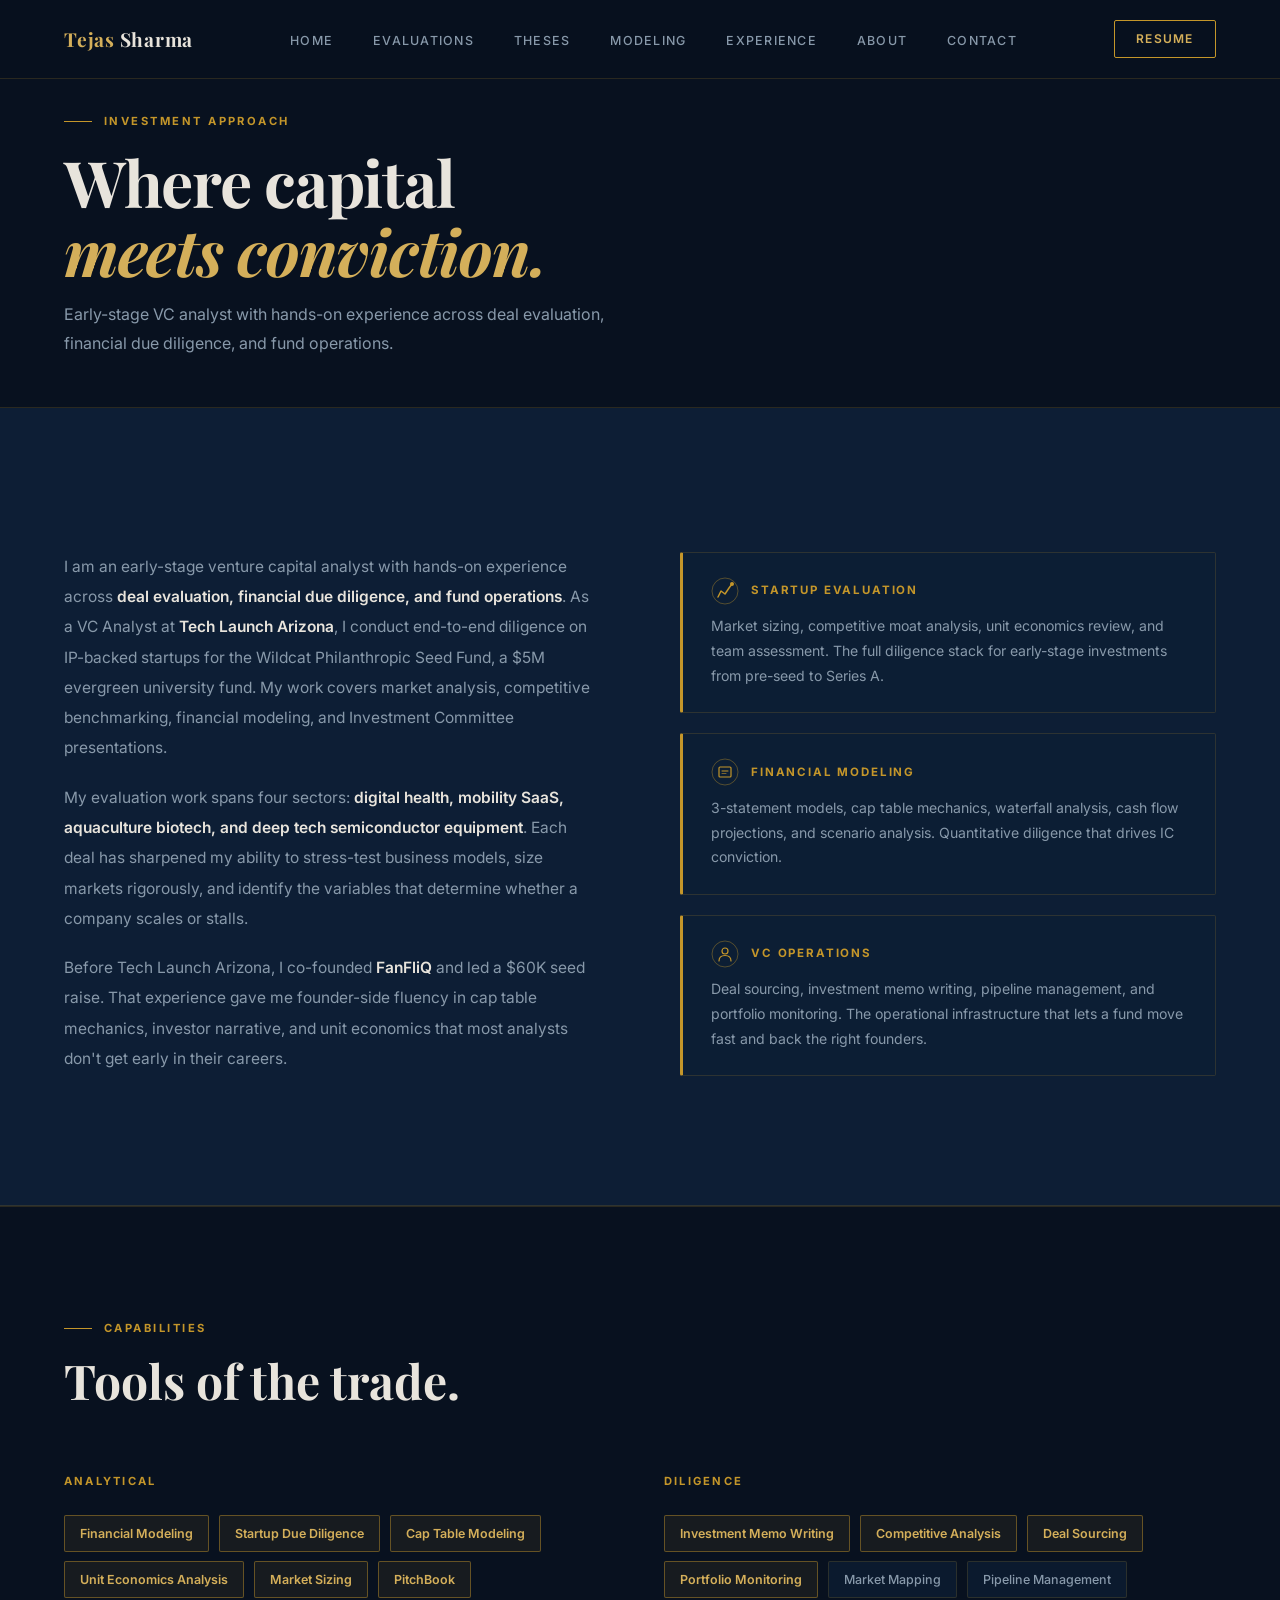
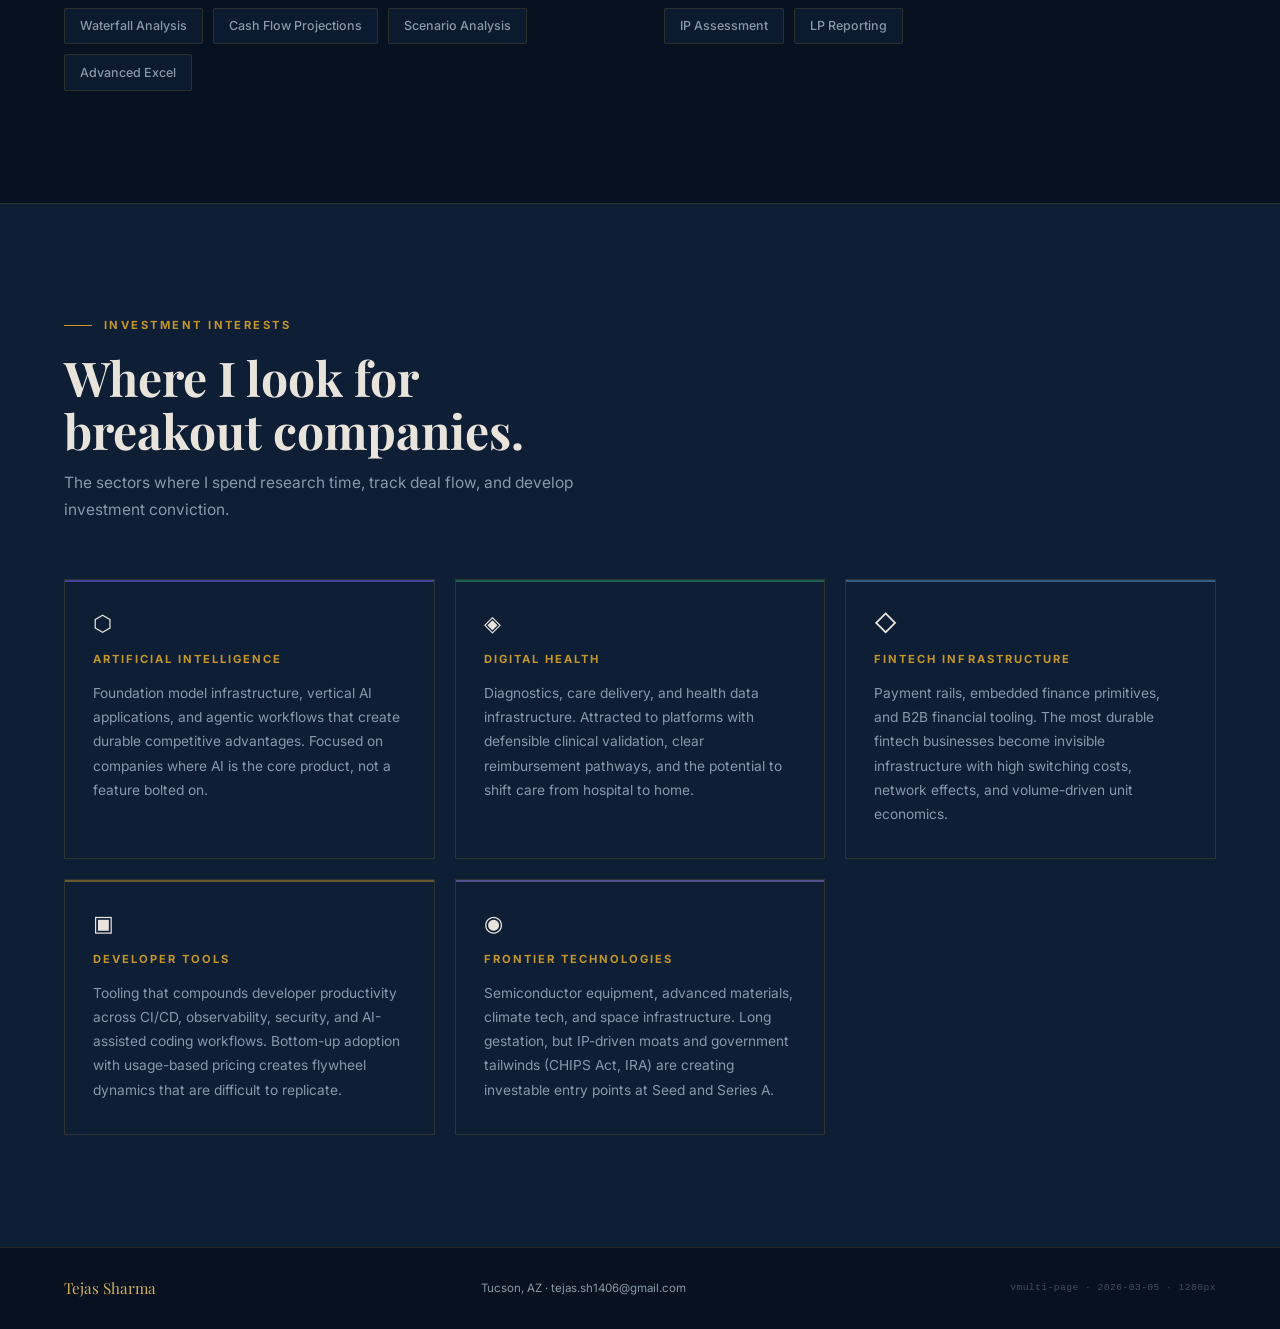
==== about.html @ db2df0aa "Restructure portfolio into multi-page site with shared stylesheet - Extract all CSS into styles.css " ====
<!DOCTYPE html>
<html lang="en">
<head>
  <meta charset="UTF-8" />
  <meta name="viewport" content="width=device-width, initial-scale=1.0" />
  <title>About | Tejas Sharma</title>
  <link rel="preconnect" href="https://fonts.googleapis.com" />
  <link rel="preconnect" href="https://fonts.gstatic.com" crossorigin />
  <link href="https://fonts.googleapis.com/css2?family=Inter:wght@300;400;500;600;700&family=Playfair+Display:ital,wght@0,400;0,700;1,700&display=swap" rel="stylesheet" />
  <link rel="stylesheet" href="/styles.css" />
</head>
<body>

<!-- NAV -->
<nav id="navbar">
  <a href="/" class="nav-logo">Tejas<span> Sharma</span></a>
  <ul class="nav-links" id="navLinks">
    <li><a href="/">Home</a></li>
    <li><a href="/evaluations">Evaluations</a></li>
    <li><a href="/theses">Theses</a></li>
    <li><a href="/modeling">Modeling</a></li>
    <li><a href="/experience">Experience</a></li>
    <li><a href="/about">About</a></li>
    <li><a href="/contact">Contact</a></li>
    <li class="nav-contact-mobile"><a href="/Resume/Resume_Tejas_Sharma_FIN.pdf" target="_blank">Resume</a></li>
  </ul>
  <a href="/Resume/Resume_Tejas_Sharma_FIN.pdf" class="nav-cta" target="_blank">Resume</a>
  <button class="nav-hamburger" id="navHamburger" aria-label="Toggle navigation">
    <span></span><span></span><span></span>
  </button>
</nav>

<!-- PAGE HEADER -->
<div class="page-header">
  <div class="page-header-label"><div class="page-header-label-line"></div><span>Investment Approach</span></div>
  <h1>Where capital<br /><em>meets conviction.</em></h1>
  <p class="page-header-sub">Early-stage VC analyst with hands-on experience across deal evaluation, financial due diligence, and fund operations.</p>
</div>

<!-- ABOUT SECTION -->
<section id="about" style="border-top: none; padding-top: 5rem;">
  <div class="about-grid">
    <div class="about-text fade-up">
      <p>I am an early-stage venture capital analyst with hands-on experience across <strong>deal evaluation, financial due diligence, and fund operations</strong>. As a VC Analyst at <strong>Tech Launch Arizona</strong>, I conduct end-to-end diligence on IP-backed startups for the Wildcat Philanthropic Seed Fund, a $5M evergreen university fund. My work covers market analysis, competitive benchmarking, financial modeling, and Investment Committee presentations.</p>
      <p>My evaluation work spans four sectors: <strong>digital health, mobility SaaS, aquaculture biotech, and deep tech semiconductor equipment</strong>. Each deal has sharpened my ability to stress-test business models, size markets rigorously, and identify the variables that determine whether a company scales or stalls.</p>
      <p>Before Tech Launch Arizona, I co-founded <strong>FanFliQ</strong> and led a $60K seed raise. That experience gave me founder-side fluency in cap table mechanics, investor narrative, and unit economics that most analysts don't get early in their careers.</p>
    </div>
    <div class="thesis-cards fade-up">
      <div class="thesis-card">
        <div class="thesis-card-header">
          <svg class="thesis-card-icon" viewBox="0 0 28 28" fill="none">
            <circle cx="14" cy="14" r="13" stroke="rgba(196,150,42,0.4)" stroke-width="1"/>
            <polyline points="7,20 10,14 14,17 18,11 21,7" stroke="#C4962A" stroke-width="1.5" fill="none" stroke-linecap="round" stroke-linejoin="round"/>
            <circle cx="21" cy="7" r="2" fill="#C4962A"/>
          </svg>
          <div class="thesis-card-title">Startup Evaluation</div>
        </div>
        <p>Market sizing, competitive moat analysis, unit economics review, and team assessment. The full diligence stack for early-stage investments from pre-seed to Series A.</p>
      </div>
      <div class="thesis-card">
        <div class="thesis-card-header">
          <svg class="thesis-card-icon" viewBox="0 0 28 28" fill="none">
            <circle cx="14" cy="14" r="13" stroke="rgba(196,150,42,0.4)" stroke-width="1"/>
            <rect x="8" y="9" width="12" height="10" rx="1" stroke="#C4962A" stroke-width="1.2" fill="none"/>
            <line x1="11" y1="13" x2="17" y2="13" stroke="#C4962A" stroke-width="1" stroke-linecap="round"/>
            <line x1="11" y1="15.5" x2="15" y2="15.5" stroke="#C4962A" stroke-width="1" stroke-linecap="round" opacity="0.6"/>
          </svg>
          <div class="thesis-card-title">Financial Modeling</div>
        </div>
        <p>3-statement models, cap table mechanics, waterfall analysis, cash flow projections, and scenario analysis. Quantitative diligence that drives IC conviction.</p>
      </div>
      <div class="thesis-card">
        <div class="thesis-card-header">
          <svg class="thesis-card-icon" viewBox="0 0 28 28" fill="none">
            <circle cx="14" cy="14" r="13" stroke="rgba(196,150,42,0.4)" stroke-width="1"/>
            <circle cx="14" cy="11" r="3" stroke="#C4962A" stroke-width="1.2" fill="none"/>
            <path d="M8 21 C8 17.5 10.5 15.5 14 15.5 C17.5 15.5 20 17.5 20 21" stroke="#C4962A" stroke-width="1.2" fill="none" stroke-linecap="round"/>
          </svg>
          <div class="thesis-card-title">VC Operations</div>
        </div>
        <p>Deal sourcing, investment memo writing, pipeline management, and portfolio monitoring. The operational infrastructure that lets a fund move fast and back the right founders.</p>
      </div>
    </div>
  </div>
</section>

<!-- SKILLS -->
<section id="skills" style="background: var(--navy); border-top: 1px solid var(--border);">
  <div class="section-label fade-up"><div class="section-label-line"></div><span>Capabilities</span></div>
  <h2 class="fade-up">Tools of the trade.</h2>
  <div class="skills-wrapper">
    <div class="fade-up">
      <div class="skill-group-title">Analytical</div>
      <div class="skill-list">
        <span class="skill-pill highlight">Financial Modeling</span>
        <span class="skill-pill highlight">Startup Due Diligence</span>
        <span class="skill-pill highlight">Cap Table Modeling</span>
        <span class="skill-pill highlight">Unit Economics Analysis</span>
        <span class="skill-pill highlight">Market Sizing</span>
        <span class="skill-pill highlight">PitchBook</span>
        <span class="skill-pill">Waterfall Analysis</span>
        <span class="skill-pill">Cash Flow Projections</span>
        <span class="skill-pill">Scenario Analysis</span>
        <span class="skill-pill">Advanced Excel</span>
      </div>
    </div>
    <div class="fade-up">
      <div class="skill-group-title">Diligence</div>
      <div class="skill-list">
        <span class="skill-pill highlight">Investment Memo Writing</span>
        <span class="skill-pill highlight">Competitive Analysis</span>
        <span class="skill-pill highlight">Deal Sourcing</span>
        <span class="skill-pill highlight">Portfolio Monitoring</span>
        <span class="skill-pill">Market Mapping</span>
        <span class="skill-pill">Pipeline Management</span>
        <span class="skill-pill">IP Assessment</span>
        <span class="skill-pill">LP Reporting</span>
      </div>
    </div>
  </div>
</section>

<!-- INVESTMENT INTERESTS -->
<section id="interests" style="background: var(--navy-mid); border-top: 1px solid var(--border);">
  <div class="section-label fade-up"><div class="section-label-line"></div><span>Investment Interests</span></div>
  <h2 class="fade-up">Where I look for<br />breakout companies.</h2>
  <p class="section-intro fade-up">The sectors where I spend research time, track deal flow, and develop investment conviction.</p>

  <div class="interests-grid">

    <div class="interest-card fade-up">
      <div class="interest-card-accent" style="--accent-color: #7B61FF;"></div>
      <div class="interest-icon">⬡</div>
      <div class="interest-name">Artificial Intelligence</div>
      <p class="interest-thesis">Foundation model infrastructure, vertical AI applications, and agentic workflows that create durable competitive advantages. Focused on companies where AI is the core product, not a feature bolted on.</p>
    </div>

    <div class="interest-card fade-up">
      <div class="interest-card-accent" style="--accent-color: #22A06B;"></div>
      <div class="interest-icon">◈</div>
      <div class="interest-name">Digital Health</div>
      <p class="interest-thesis">Diagnostics, care delivery, and health data infrastructure. Attracted to platforms with defensible clinical validation, clear reimbursement pathways, and the potential to shift care from hospital to home.</p>
    </div>

    <div class="interest-card fade-up">
      <div class="interest-card-accent" style="--accent-color: #5B9BD5;"></div>
      <div class="interest-icon">◇</div>
      <div class="interest-name">Fintech Infrastructure</div>
      <p class="interest-thesis">Payment rails, embedded finance primitives, and B2B financial tooling. The most durable fintech businesses become invisible infrastructure with high switching costs, network effects, and volume-driven unit economics.</p>
    </div>

    <div class="interest-card fade-up">
      <div class="interest-card-accent" style="--accent-color: #C4962A;"></div>
      <div class="interest-icon">▣</div>
      <div class="interest-name">Developer Tools</div>
      <p class="interest-thesis">Tooling that compounds developer productivity across CI/CD, observability, security, and AI-assisted coding workflows. Bottom-up adoption with usage-based pricing creates flywheel dynamics that are difficult to replicate.</p>
    </div>

    <div class="interest-card fade-up interests-fifth">
      <div class="interest-card-accent" style="--accent-color: #9B7FE8;"></div>
      <div class="interest-icon">◉</div>
      <div class="interest-name">Frontier Technologies</div>
      <p class="interest-thesis">Semiconductor equipment, advanced materials, climate tech, and space infrastructure. Long gestation, but IP-driven moats and government tailwinds (CHIPS Act, IRA) are creating investable entry points at Seed and Series A.</p>
    </div>

  </div>
</section>

<footer>
  <div class="footer-name">Tejas Sharma</div>
  <div class="footer-copy">Tucson, AZ &middot; tejas.sh1406@gmail.com</div>
  <div id="build-stamp"></div>
</footer>
<div id="debug-overlay"></div>

<script>
  const navbar = document.getElementById('navbar');
  window.addEventListener('scroll', () => navbar.classList.toggle('scrolled', window.scrollY > 60));

  (function() {
    const path = window.location.pathname.replace(/\/$/, '') || '/';
    document.querySelectorAll('.nav-links a').forEach(a => {
      const href = (a.getAttribute('href') || '').replace(/\/$/, '') || '/';
      if (href === path) a.classList.add('active');
    });
  })();

  const io = new IntersectionObserver((entries) => {
    entries.forEach((e, i) => { if (e.isIntersecting) { setTimeout(() => e.target.classList.add('visible'), i * 55); io.unobserve(e.target); } });
  }, { threshold: 0.1 });
  document.querySelectorAll('.fade-up').forEach(el => io.observe(el));

  const hamburger = document.getElementById('navHamburger');
  const navLinks  = document.getElementById('navLinks');
  function closeMenu() { hamburger.classList.remove('open'); navLinks.classList.remove('open'); document.body.style.overflow = ''; hamburger.setAttribute('aria-expanded','false'); }
  function openMenu()  { hamburger.classList.add('open');    navLinks.classList.add('open');    document.body.style.overflow = 'hidden'; hamburger.setAttribute('aria-expanded','true'); }
  hamburger.setAttribute('aria-expanded','false');
  hamburger.setAttribute('aria-controls','navLinks');
  hamburger.addEventListener('click', () => hamburger.classList.contains('open') ? closeMenu() : openMenu());
  document.addEventListener('keydown', (e) => { if (e.key === 'Escape') closeMenu(); });
  navLinks.querySelectorAll('a').forEach(link => link.addEventListener('click', closeMenu));

  (function() {
    var stamp = document.getElementById('build-stamp');
    if (stamp) stamp.textContent = 'vmulti-page · 2026-03-05 · ' + window.innerWidth + 'px';
  })();
</script>
</body>
</html>
---- styles.css ----
/* ============================================================
   TEJAS SHARMA — PORTFOLIO SHARED STYLESHEET
   ============================================================ */

:root {
  --navy:        #08111F;
  --navy-mid:    #0D1E35;
  --navy-light:  #162844;
  --gold:        #C4962A;
  --gold-light:  #D4AF5A;
  --green-light: #22A06B;
  --blue-accent: #5B9BD5;
  --purple-accent:#9B7FE8;
  --text:        #E8E4DC;
  --text-muted:  #8899AA;
  --border:      rgba(196,150,42,0.18);
  --card-bg:     rgba(13,30,53,0.7);
}

*, *::before, *::after { box-sizing: border-box; margin: 0; padding: 0; }
html { scroll-behavior: smooth; }
body { background: var(--navy); color: var(--text); font-family: 'Inter', sans-serif; font-size: 16px; line-height: 1.7; overflow-x: hidden; }
a { color: inherit; text-decoration: none; }
::selection { background: var(--gold); color: var(--navy); }
::-webkit-scrollbar { width: 6px; }
::-webkit-scrollbar-track { background: var(--navy); }
::-webkit-scrollbar-thumb { background: var(--gold); border-radius: 3px; }

body::before {
  content: '';
  position: fixed; inset: 0;
  background-image:
    linear-gradient(rgba(196,150,42,0.03) 1px, transparent 1px),
    linear-gradient(90deg, rgba(196,150,42,0.03) 1px, transparent 1px);
  background-size: 60px 60px;
  pointer-events: none; z-index: 0;
}

/* ── NAV ── */
nav {
  position: fixed; top: 0; left: 0; right: 0; z-index: 100;
  display: flex; align-items: center; justify-content: space-between;
  padding: 1.25rem 5%;
  background: rgba(8,17,31,0.92); -webkit-backdrop-filter: blur(14px); backdrop-filter: blur(14px);
  border-bottom: 1px solid var(--border);
  transition: padding 0.3s;
}
nav.scrolled { padding: 0.85rem 5%; }
.nav-logo { font-family: 'Playfair Display', serif; font-size: 1.2rem; font-weight: 700; color: var(--gold-light); letter-spacing: 0.04em; }
.nav-logo span { color: var(--text); }
.nav-links { display: flex; gap: 2.5rem; list-style: none; }
.nav-links a { font-size: 0.78rem; font-weight: 500; letter-spacing: 0.1em; text-transform: uppercase; color: var(--text-muted); transition: color 0.25s; position: relative; }
.nav-links a::after { content: ''; position: absolute; bottom: -4px; left: 0; width: 0; height: 1px; background: var(--gold); transition: width 0.25s; }
.nav-links a:hover { color: var(--gold-light); }
.nav-links a:hover::after { width: 100%; }
.nav-links a.active { color: var(--gold-light); }
.nav-links a.active::after { width: 100%; }
.nav-cta { font-size: 0.75rem; font-weight: 600; letter-spacing: 0.1em; text-transform: uppercase; padding: 0.5rem 1.35rem; border: 1px solid var(--gold); color: var(--gold-light); border-radius: 2px; transition: background 0.25s, color 0.25s; }
.nav-cta:hover { background: var(--gold); color: var(--navy); }

/* ── PAGE HEADER (inner pages) ── */
.page-header {
  padding: clamp(7rem, 12vh, 10rem) 5% clamp(3rem, 5vh, 5rem);
  background: var(--navy); position: relative; z-index: 1;
  border-bottom: 1px solid var(--border);
}
.page-header-label { display: flex; align-items: center; gap: 0.75rem; margin-bottom: 1rem; }
.page-header-label-line { width: 28px; height: 1px; background: var(--gold); }
.page-header-label span { font-size: 0.7rem; font-weight: 700; letter-spacing: 0.22em; text-transform: uppercase; color: var(--gold); }
.page-header h1 { font-family: 'Playfair Display', serif; font-size: clamp(2.4rem, 5vw, 4rem); font-weight: 700; line-height: 1.08; letter-spacing: -0.02em; color: var(--text); }
.page-header h1 em { font-style: italic; color: var(--gold-light); }
.page-header-sub { margin-top: 0.9rem; font-size: 1rem; color: var(--text-muted); max-width: 560px; line-height: 1.85; }
.back-link { display: inline-flex; align-items: center; gap: 0.5rem; font-size: 0.75rem; font-weight: 600; letter-spacing: 0.1em; text-transform: uppercase; color: var(--text-muted); margin-bottom: 2rem; transition: color 0.2s; }
.back-link:hover { color: var(--gold-light); }
.back-link::before { content: '←'; }

/* ── HERO ── */
#hero {
  min-height: 100vh;
  min-height: 100svh;
  display: grid; grid-template-columns: 1fr 1.1fr;
  align-items: center;
  padding: clamp(4.5rem, 9vh, 7rem) 5% clamp(2rem, 4vh, 4rem);
  gap: 3rem;
  background: var(--navy); position: relative; overflow: visible;
  z-index: 1;
}
.hero-avatar-wrap { display: flex; align-items: center; gap: 1.5rem; margin-bottom: 2rem; flex: 0 0 auto; }
.hero-avatar { width: clamp(84px, 6vw, 120px); height: clamp(84px, 6vw, 120px); min-width: clamp(84px, 6vw, 120px); border-radius: 9999px; border: 2.5px solid var(--gold); box-shadow: 0 0 0 6px rgba(196,150,42,0.1), 0 8px 32px rgba(0,0,0,0.5); object-fit: cover; object-position: center; flex: 0 0 auto; flex-shrink: 0; }
.hero-avatar-meta { display: flex; flex-direction: column; gap: 0.25rem; min-width: 0; }
.hero-avatar-name { font-size: 0.78rem; font-weight: 700; letter-spacing: 0.14em; text-transform: uppercase; color: var(--text-muted); }
.hero-avatar-role { font-size: 0.72rem; font-weight: 500; letter-spacing: 0.08em; color: rgba(196,150,42,0.65); }
.hero-eyebrow { display: flex; align-items: center; gap: 0.75rem; margin-bottom: 1.5rem; }
.hero-eyebrow-line { width: 40px; height: 1px; background: var(--gold); }
.hero-eyebrow span { font-size: 0.72rem; font-weight: 700; letter-spacing: 0.22em; text-transform: uppercase; color: var(--gold); }
h1 { font-family: 'Playfair Display', serif; font-size: clamp(3rem, 5.5vw, 5.5rem); font-weight: 700; line-height: 1.05; letter-spacing: -0.02em; color: var(--text); }
h1 em { font-style: italic; color: var(--gold-light); }
.hero-sub { margin-top: 1.75rem; font-size: 1.02rem; color: var(--text-muted); max-width: 480px; line-height: 1.9; }
.hero-actions { margin-top: 2.5rem; display: flex; gap: 1rem; flex-wrap: wrap; }
.btn-primary { padding: 0.85rem 2rem; background: var(--gold); color: var(--navy); font-size: 0.78rem; font-weight: 700; letter-spacing: 0.1em; text-transform: uppercase; border-radius: 2px; transition: background 0.25s, transform 0.2s; display: inline-flex; align-items: center; gap: 0.5rem; }
.btn-primary:hover { background: var(--gold-light); transform: translateY(-2px); }
.btn-secondary { padding: 0.85rem 2rem; border: 1px solid var(--border); color: var(--text-muted); font-size: 0.78rem; font-weight: 600; letter-spacing: 0.1em; text-transform: uppercase; border-radius: 2px; transition: border-color 0.25s, color 0.25s, transform 0.2s; }
.btn-secondary:hover { border-color: var(--gold); color: var(--gold-light); transform: translateY(-2px); }
.hero-stats {
  margin-top: 4rem;
  display: grid;
  grid-template-columns: repeat(4, minmax(0, 1fr));
  gap: 0;
}
.hero-stat { padding: 0 2rem 0 0; }
.hero-stat + .hero-stat { padding: 0 2rem; border-left: 1px solid var(--border); }
.hero-stat:last-child { padding-right: 0; }
.hero-stat-number { font-family: 'Playfair Display', serif; font-size: 2.2rem; font-weight: 700; color: var(--gold-light); line-height: 1; }
.hero-stat-number sup { font-size: 1.1rem; }
.hero-stat-label { margin-top: 0.35rem; font-size: 0.67rem; font-weight: 600; letter-spacing: 0.14em; text-transform: uppercase; color: var(--text-muted); }
.hero-right { display: flex; justify-content: center; align-items: center; position: relative; z-index: 1; }
.trajectory-svg { width: 100%; max-width: 520px; }

/* ── SECTION BASE ── */
section { padding: 7rem 5%; position: relative; z-index: 1; }
.section-label { display: flex; align-items: center; gap: 0.75rem; margin-bottom: 1rem; }
.section-label-line { width: 28px; height: 1px; background: var(--gold); }
.section-label span { font-size: 0.7rem; font-weight: 700; letter-spacing: 0.22em; text-transform: uppercase; color: var(--gold); }
h2 { font-family: 'Playfair Display', serif; font-size: clamp(2rem, 4vw, 3rem); font-weight: 700; line-height: 1.12; color: var(--text); }
.section-intro { margin-top: 0.75rem; font-size: 0.97rem; color: var(--text-muted); max-width: 550px; overflow-wrap: break-word; word-break: normal; hyphens: auto; }

/* ── ABOUT ── */
#about { background: var(--navy-mid); border-top: 1px solid var(--border); border-bottom: 1px solid var(--border); }
.about-grid { display: grid; grid-template-columns: 1fr 1fr; gap: 5rem; margin-top: 4rem; align-items: start; }
.about-text p { color: var(--text-muted); font-size: 0.97rem; line-height: 1.95; margin-bottom: 1.2rem; overflow-wrap: break-word; word-break: normal; hyphens: auto; }
.about-text p strong { color: var(--text); font-weight: 600; }
.thesis-cards { display: flex; flex-direction: column; gap: 1.25rem; }
.thesis-card { background: var(--card-bg); border: 1px solid var(--border); border-left: 3px solid var(--gold); padding: 1.5rem 1.75rem; border-radius: 2px; transition: transform 0.25s, border-left-color 0.25s; }
.thesis-card:hover { transform: translateX(4px); border-left-color: var(--gold-light); }
.thesis-card-header { display: flex; align-items: center; gap: 0.75rem; margin-bottom: 0.6rem; }
.thesis-card-icon { width: 28px; height: 28px; flex-shrink: 0; }
.thesis-card-title { font-size: 0.72rem; font-weight: 700; letter-spacing: 0.16em; text-transform: uppercase; color: var(--gold); }
.thesis-card p { font-size: 0.88rem; color: var(--text-muted); line-height: 1.75; overflow-wrap: break-word; word-break: normal; hyphens: auto; }

/* ── INVESTMENT THESES ── */
#theses { background: var(--navy-mid); border-top: 1px solid var(--border); border-bottom: 1px solid var(--border); }
.theses-grid { margin-top: 3.5rem; display: grid; grid-template-columns: repeat(2, 1fr); gap: 1.5rem; }
.thesis-item { background: var(--card-bg); border: 1px solid var(--border); border-left: 3px solid var(--gold); padding: 2rem 2rem 2rem 1.75rem; transition: transform 0.25s, border-left-color 0.25s; }
.thesis-item:hover { transform: translateX(4px); border-left-color: var(--gold-light); }
.thesis-item-num { font-family: 'Playfair Display', serif; font-size: 0.75rem; font-weight: 700; color: rgba(196,150,42,0.3); letter-spacing: 0.2em; margin-bottom: 0.5rem; }
.thesis-item-name { font-size: 0.72rem; font-weight: 700; letter-spacing: 0.15em; text-transform: uppercase; color: var(--gold); margin-bottom: 0.75rem; }
.thesis-item-body { font-size: 0.88rem; color: var(--text-muted); line-height: 1.8; overflow-wrap: break-word; hyphens: auto; }

/* ── DEAL SOURCING ── */
#sourcing { background: var(--navy); border-top: 1px solid var(--border); }
.sourcing-grid { margin-top: 3.5rem; display: grid; grid-template-columns: repeat(2, 1fr); gap: 1.5rem; }
.sourcing-card { background: var(--card-bg); border: 1px solid var(--border); padding: 2rem; transition: transform 0.25s, border-color 0.25s; position: relative; }
.sourcing-card:hover { transform: translateY(-3px); border-color: rgba(196,150,42,0.35); }
.sourcing-card-num { font-family: 'Playfair Display', serif; font-size: 2rem; font-weight: 700; color: rgba(196,150,42,0.1); line-height: 1; margin-bottom: 0.75rem; }
.sourcing-card-title { font-size: 0.72rem; font-weight: 700; letter-spacing: 0.16em; text-transform: uppercase; color: var(--gold); margin-bottom: 0.75rem; }
.sourcing-card-body { font-size: 0.88rem; color: var(--text-muted); line-height: 1.8; overflow-wrap: break-word; hyphens: auto; }
@media (max-width: 900px) {
  .theses-grid, .sourcing-grid { grid-template-columns: 1fr; }
}

/* ── CASE STUDIES ── */
#work { background: var(--navy); border-top: 1px solid var(--border); }
.cs-grid { margin-top: 3.5rem; display: grid; grid-template-columns: repeat(2, 1fr); gap: 1.5rem; }
.cs-card {
  background: var(--card-bg); border: 1px solid var(--border);
  padding: 2.25rem 2rem;
  transition: transform 0.25s, border-color 0.25s, box-shadow 0.25s;
  display: flex; flex-direction: column; position: relative; overflow: hidden;
  text-decoration: none;
}
.cs-card::before {
  content: ''; position: absolute; top: 0; left: 0; right: 0; height: 2px;
  opacity: 0.6; transition: opacity 0.25s;
}
.cs-card.digital-health::before { background: var(--green-light); }
.cs-card.mobility::before      { background: var(--blue-accent); }
.cs-card.biotech::before       { background: var(--gold); }
.cs-card.deep-tech::before     { background: var(--purple-accent); }
.cs-card:hover { transform: translateY(-4px); border-color: rgba(196,150,42,0.4); box-shadow: 0 12px 40px rgba(0,0,0,0.35); }
.cs-card:hover::before { opacity: 1; }
.cs-sector-badge {
  font-size: 0.62rem; font-weight: 700; letter-spacing: 0.16em; text-transform: uppercase;
  padding: 0.22rem 0.7rem; display: inline-block; margin-bottom: 1.25rem; border-radius: 2px;
}
.cs-sector-badge.digital-health { color: var(--green-light); background: rgba(34,160,107,0.1); border: 1px solid rgba(34,160,107,0.25); }
.cs-sector-badge.mobility       { color: var(--blue-accent);  background: rgba(91,155,213,0.1);  border: 1px solid rgba(91,155,213,0.25); }
.cs-sector-badge.biotech        { color: var(--gold-light);   background: rgba(196,150,42,0.1);  border: 1px solid rgba(196,150,42,0.25); }
.cs-sector-badge.deep-tech      { color: var(--purple-accent);background: rgba(155,127,232,0.1); border: 1px solid rgba(155,127,232,0.25); }
.cs-title { font-family: 'Playfair Display', serif; font-size: 1.25rem; font-weight: 700; color: var(--text); margin-bottom: 0.4rem; line-height: 1.25; }
.cs-stage { font-size: 0.72rem; color: var(--text-muted); margin-bottom: 1rem; font-weight: 500; }
.cs-desc { font-size: 0.88rem; color: var(--text-muted); line-height: 1.75; flex: 1; margin-bottom: 1.5rem; overflow-wrap: break-word; hyphens: auto; }
.cs-angles { display: flex; flex-wrap: wrap; gap: 0.4rem; margin-bottom: 1.75rem; }
.cs-angle-tag {
  font-size: 0.61rem; font-weight: 600; letter-spacing: 0.06em; text-transform: uppercase;
  padding: 0.2rem 0.6rem; background: rgba(196,150,42,0.04); border: 1px solid var(--border); color: var(--text-muted);
}
.cs-cta { display: flex; align-items: center; gap: 0.5rem; font-size: 0.72rem; font-weight: 700; letter-spacing: 0.12em; text-transform: uppercase; color: var(--gold); margin-top: auto; transition: gap 0.2s; }
.cs-card:hover .cs-cta { gap: 0.8rem; }

/* ── CASE STUDY DETAIL PAGE ── */
.cs-detail { padding: 5rem 5%; position: relative; z-index: 1; max-width: 860px; }
.cs-detail-section { margin-bottom: 2.75rem; }
.cs-detail-section h3 {
  font-size: 0.67rem; font-weight: 700; letter-spacing: 0.2em; text-transform: uppercase;
  color: var(--gold); margin-bottom: 1rem; display: flex; align-items: center; gap: 0.6rem;
}
.cs-detail-section h3::before { content: ''; display: inline-block; width: 16px; height: 1px; background: var(--gold); }
.cs-detail-section p { font-size: 0.97rem; color: var(--text-muted); line-height: 1.9; overflow-wrap: break-word; hyphens: auto; }
.cs-detail-verdict {
  background: rgba(196,150,42,0.04); border: 1px solid var(--border); border-left: 3px solid var(--gold);
  padding: 1.75rem 2rem;
}
.cs-detail-verdict-label { font-size: 0.67rem; font-weight: 700; letter-spacing: 0.18em; text-transform: uppercase; color: var(--gold); margin-bottom: 0.75rem; }
.cs-detail-verdict p { font-size: 0.95rem; color: var(--text-muted); line-height: 1.85; }
.cs-detail-divider { width: 40px; height: 1px; background: var(--gold); opacity: 0.5; margin: 2.5rem 0; }

/* ── EXPERIENCE ── */
#experience { background: var(--navy-mid); border-top: 1px solid var(--border); }
.timeline { margin-top: 4.5rem; position: relative; }
.timeline::before { content: ''; position: absolute; left: 0; top: 0; bottom: 0; width: 1px; background: linear-gradient(to bottom, var(--gold) 60%, transparent); }
.timeline-item { padding-left: 3rem; padding-bottom: 3.5rem; position: relative; }
.timeline-item:last-child { padding-bottom: 0; }
.timeline-dot { position: absolute; left: -6px; top: 6px; width: 13px; height: 13px; background: var(--gold); border-radius: 50%; border: 2px solid var(--navy-mid); box-shadow: 0 0 0 4px rgba(196,150,42,0.15); }
.timeline-meta { display: flex; align-items: center; gap: 1rem; margin-bottom: 0.4rem; flex-wrap: wrap; }
.timeline-period { font-size: 0.7rem; font-weight: 700; letter-spacing: 0.1em; text-transform: uppercase; color: var(--gold); background: rgba(196,150,42,0.1); padding: 0.2rem 0.7rem; border-radius: 2px; }
.timeline-company { font-size: 0.8rem; color: var(--text-muted); font-weight: 500; }
.timeline-title { font-family: 'Playfair Display', serif; font-size: 1.4rem; font-weight: 700; color: var(--text); margin-bottom: 0.25rem; }
.timeline-location { font-size: 0.75rem; color: var(--text-muted); margin-bottom: 1.2rem; display: flex; align-items: center; gap: 0.4rem; }
.timeline-location::before { content: ''; width: 6px; height: 6px; background: var(--green-light); border-radius: 50%; flex-shrink: 0; }
.timeline-bullets { list-style: none; display: flex; flex-direction: column; gap: 0.65rem; }
.timeline-bullets li { display: flex; align-items: flex-start; gap: 0.75rem; font-size: 0.9rem; color: var(--text-muted); line-height: 1.75; overflow-wrap: break-word; word-break: normal; hyphens: auto; min-width: 0; }
.timeline-bullets li::before { content: '›'; color: var(--gold); font-size: 1.1rem; flex-shrink: 0; line-height: 1.75; }
.timeline-bullets li strong { color: var(--text); }
.timeline-tags { margin-top: 1.2rem; display: flex; flex-wrap: wrap; gap: 0.5rem; }
.tag { font-size: 0.67rem; font-weight: 600; letter-spacing: 0.08em; text-transform: uppercase; padding: 0.22rem 0.7rem; border: 1px solid var(--border); color: var(--text-muted); background: rgba(196,150,42,0.04); }

/* ── FINANCIAL MODELING ── */
#modeling { background: var(--navy); border-top: 1px solid var(--border); }
.modeling-intro { margin-top: 0.75rem; font-size: 0.97rem; color: var(--text-muted); max-width: 560px; line-height: 1.85; }
.captable-card { margin-top: 3.5rem; background: var(--card-bg); border: 1px solid var(--border); padding: 3rem; transition: border-color 0.25s; }
.captable-card:hover { border-color: rgba(196,150,42,0.4); }
.project-badge { font-size: 0.67rem; font-weight: 700; letter-spacing: 0.15em; text-transform: uppercase; color: var(--green-light); background: rgba(34,160,107,0.1); border: 1px solid rgba(34,160,107,0.25); padding: 0.22rem 0.7rem; display: inline-block; margin-bottom: 1rem; }
.project-title { font-family: 'Playfair Display', serif; font-size: 1.65rem; font-weight: 700; color: var(--text); margin-bottom: 0.4rem; }
.project-course { font-size: 0.82rem; font-weight: 600; color: var(--text-muted); margin-bottom: 0.25rem; }
.project-meta-sub { font-size: 0.76rem; color: var(--text-muted); opacity: 0.7; margin-bottom: 1.75rem; }
.captable-inner { display: grid; grid-template-columns: 260px 1fr; gap: 3.5rem; align-items: center; margin-top: 2.25rem; }
.donut-wrap { position: relative; display: flex; align-items: center; justify-content: center; }
.donut-svg { width: 240px; height: 240px; overflow: visible; }
.donut-slice { cursor: pointer; transition: opacity 0.2s, filter 0.2s; }
.donut-slice:hover { opacity: 0.85; filter: brightness(1.25); }
.captable-right { display: flex; flex-direction: column; gap: 1.75rem; }
.captable-metrics { display: grid; grid-template-columns: repeat(3,1fr); gap: 1rem; }
.ct-metric { background: rgba(196,150,42,0.04); border: 1px solid var(--border); padding: 1rem 1.2rem; }
.ct-metric-val { font-family: 'Playfair Display', serif; font-size: 1.3rem; font-weight: 700; color: var(--gold-light); line-height: 1; }
.ct-metric-lbl { margin-top: 0.3rem; font-size: 0.62rem; font-weight: 700; letter-spacing: 0.12em; text-transform: uppercase; color: var(--text-muted); }
.ct-table { width: 100%; border-collapse: collapse; }
.ct-table thead tr { border-bottom: 1px solid var(--border); }
.ct-table th { font-size: 0.62rem; font-weight: 700; letter-spacing: 0.14em; text-transform: uppercase; color: var(--gold); padding: 0 0.75rem 0.65rem; text-align: left; }
.ct-table th:last-child { text-align: right; }
.ct-table td { font-size: 0.82rem; color: var(--text-muted); padding: 0.65rem 0.75rem; border-bottom: 1px solid rgba(196,150,42,0.07); vertical-align: middle; }
.ct-table td:last-child { text-align: right; }
.ct-dot { display: inline-block; width: 8px; height: 8px; border-radius: 50%; margin-right: 0.5rem; flex-shrink: 0; vertical-align: middle; }
.ct-bar-wrap { display: flex; align-items: center; gap: 0.5rem; }
.ct-bar-bg { flex: 1; height: 4px; background: rgba(196,150,42,0.1); border-radius: 2px; }
.ct-bar-fill { height: 4px; border-radius: 2px; }
.ct-pct { font-family: 'Playfair Display', serif; font-size: 0.88rem; font-weight: 700; color: var(--text); min-width: 42px; text-align: right; }
.ct-download { display: inline-flex; align-items: center; gap: 0.6rem; margin-top: 0.5rem; font-size: 0.76rem; font-weight: 700; letter-spacing: 0.1em; text-transform: uppercase; color: var(--gold); border: 1px solid rgba(196,150,42,0.35); padding: 0.6rem 1.25rem; transition: background 0.2s, color 0.2s; }
.ct-download:hover { background: rgba(196,150,42,0.08); color: var(--gold-light); }
.model-note { margin-top: 1rem; font-size: 0.8rem; color: var(--text-muted); display: flex; align-items: center; gap: 0.5rem; }
.model-note::before { content: ''; display: inline-block; width: 6px; height: 6px; background: var(--green-light); border-radius: 50%; flex-shrink: 0; }

/* ── INVESTMENT INTERESTS ── */
#interests { background: var(--navy-mid); border-top: 1px solid var(--border); }
.interests-grid { margin-top: 3.5rem; display: grid; grid-template-columns: repeat(3, 1fr); gap: 1.25rem; }
.interest-card {
  background: var(--card-bg); border: 1px solid var(--border);
  padding: 2rem 1.75rem; transition: transform 0.25s, border-color 0.25s; position: relative; overflow: hidden;
}
.interest-card:hover { transform: translateY(-3px); border-color: rgba(196,150,42,0.35); }
.interest-card-accent {
  position: absolute; top: 0; left: 0; right: 0; height: 2px;
  background: var(--accent-color, var(--gold)); opacity: 0.5; transition: opacity 0.25s;
}
.interest-card:hover .interest-card-accent { opacity: 1; }
.interest-icon { font-size: 1.4rem; margin-bottom: 1rem; line-height: 1; }
.interest-name { font-size: 0.7rem; font-weight: 700; letter-spacing: 0.18em; text-transform: uppercase; color: var(--gold); margin-bottom: 0.75rem; }
.interest-thesis { font-size: 0.86rem; color: var(--text-muted); line-height: 1.75; overflow-wrap: break-word; hyphens: auto; }
.interests-fifth { grid-column: span 1; }

/* ── SKILLS ── */
#skills { background: var(--navy); border-top: 1px solid var(--border); }
.skills-wrapper { margin-top: 4rem; display: grid; grid-template-columns: 1fr 1fr; gap: 3rem; }
.skill-group-title { font-size: 0.7rem; font-weight: 700; letter-spacing: 0.2em; text-transform: uppercase; color: var(--gold); margin-bottom: 1.5rem; }
.skill-list { display: flex; flex-wrap: wrap; gap: 0.6rem; }
.skill-pill { font-size: 0.78rem; font-weight: 500; padding: 0.42rem 0.95rem; background: var(--card-bg); border: 1px solid var(--border); border-radius: 2px; color: var(--text-muted); transition: border-color 0.2s, color 0.2s; max-width: 100%; overflow-wrap: break-word; }
.skill-pill:hover { border-color: var(--gold); color: var(--gold-light); }
.skill-pill.highlight { border-color: rgba(196,150,42,0.45); color: var(--gold-light); background: rgba(196,150,42,0.08); font-weight: 600; }

/* ── EDUCATION ── */
#education { background: var(--navy-mid); border-top: 1px solid var(--border); }
.edu-grid { margin-top: 4rem; display: grid; grid-template-columns: 1fr 1fr; gap: 2rem; }
.edu-card { background: var(--card-bg); border: 1px solid var(--border); padding: 2.25rem; position: relative; overflow: hidden; transition: transform 0.25s, border-color 0.25s; }
.edu-card::before { content: ''; position: absolute; top: 0; left: 0; right: 0; height: 3px; background: linear-gradient(90deg, var(--gold), transparent); }
.edu-card:hover { transform: translateY(-4px); border-color: rgba(196,150,42,0.4); }
.edu-degree { font-family: 'Playfair Display', serif; font-size: 1.15rem; font-weight: 700; color: var(--text); margin-bottom: 0.4rem; }
.edu-school { font-size: 0.86rem; font-weight: 600; color: var(--gold-light); margin-bottom: 0.25rem; }
.edu-period { font-size: 0.73rem; color: var(--text-muted); margin-bottom: 1.1rem; }
.edu-detail { font-size: 0.84rem; color: var(--text-muted); line-height: 1.7; min-width: 0; overflow-wrap: break-word; }

/* ── CONTACT ── */
#contact { background: var(--navy); border-top: 1px solid var(--border); text-align: center; }
.contact-inner { max-width: 640px; margin: 0 auto; }
.contact-inner h2 { margin-top: 1.5rem; }
.contact-sub { margin-top: 1rem; font-size: 0.97rem; color: var(--text-muted); line-height: 1.85; }
.c-links { margin-top: 2.5rem; display: flex; justify-content: center; gap: 1.25rem; flex-wrap: wrap; }
.c-link { display: flex; align-items: center; gap: 0.55rem; font-size: 0.83rem; font-weight: 600; color: var(--text-muted); padding: 0.75rem 1.5rem; border: 1px solid var(--border); transition: border-color 0.25s, color 0.25s, transform 0.2s; min-width: 0; overflow-wrap: break-word; word-break: break-all; }
.c-link:hover { border-color: var(--gold); color: var(--gold-light); transform: translateY(-2px); }

/* ── PREVIEW SECTIONS (landing page) ── */
.preview-section { background: var(--navy-mid); border-top: 1px solid var(--border); }
.preview-role { background: var(--card-bg); border: 1px solid var(--border); border-left: 3px solid var(--gold); padding: 2rem 2.25rem; margin-top: 3rem; }
.preview-role-meta { display: flex; align-items: center; gap: 1rem; flex-wrap: wrap; margin-bottom: 0.4rem; }
.preview-role-period { font-size: 0.7rem; font-weight: 700; letter-spacing: 0.1em; text-transform: uppercase; color: var(--gold); background: rgba(196,150,42,0.1); padding: 0.2rem 0.7rem; border-radius: 2px; }
.preview-role-company { font-size: 0.8rem; color: var(--text-muted); font-weight: 500; }
.preview-role-title { font-family: 'Playfair Display', serif; font-size: 1.25rem; font-weight: 700; color: var(--text); margin-bottom: 0.6rem; }
.preview-role-body { font-size: 0.9rem; color: var(--text-muted); line-height: 1.8; }
.preview-link { display: inline-flex; align-items: center; gap: 0.45rem; font-size: 0.72rem; font-weight: 700; letter-spacing: 0.12em; text-transform: uppercase; color: var(--gold); margin-top: 1.25rem; transition: gap 0.2s; }
.preview-link:hover { gap: 0.75rem; }

/* ── FOOTER ── */
footer { padding: 1.75rem 5%; background: var(--navy); border-top: 1px solid var(--border); display: flex; justify-content: space-between; align-items: center; flex-wrap: wrap; gap: 1rem; position: relative; z-index: 1; }
.footer-name { font-family: 'Playfair Display', serif; font-size: 0.95rem; color: var(--gold-light); }
.footer-copy { font-size: 0.72rem; color: var(--text-muted); }

/* ── FADE ── */
.fade-up { opacity: 0; transform: translateY(22px); transition: opacity 0.65s ease, transform 0.65s ease; }
.fade-up.visible { opacity: 1; transform: translateY(0); }

/* ── HAMBURGER ── */
.nav-hamburger {
  display: none; flex-direction: column; justify-content: center; gap: 6px;
  cursor: pointer; background: none; border: none; padding: 8px; z-index: 201;
  -webkit-tap-highlight-color: transparent;
}
.nav-hamburger span { display: block; width: 24px; height: 2px; background: var(--gold-light); border-radius: 2px; transition: transform 0.35s cubic-bezier(0.23,1,0.32,1), opacity 0.25s ease, width 0.25s ease; }
.nav-hamburger.open span:nth-child(1) { transform: translateY(8px) rotate(45deg); }
.nav-hamburger.open span:nth-child(2) { opacity: 0; width: 0; }
.nav-hamburger.open span:nth-child(3) { transform: translateY(-8px) rotate(-45deg); }
.nav-contact-mobile { display: none; }

/* ── RESPONSIVE ── */
@media (max-width: 1600px) {
  #hero { padding-top: clamp(5rem, 10vh, 7rem); align-items: start; }
  .hero-avatar-wrap { margin-top: 12px; }
  .hero-stats { grid-template-columns: repeat(2, minmax(0,1fr)); gap: 1.5rem 0; margin-top: 2.5rem; }
  .hero-stat              { padding: 0 1.5rem 0 0; border-left: none; border-top: none; }
  .hero-stat + .hero-stat { padding: 0 0 0 1.5rem; border-left: 1px solid var(--border); border-top: none; }
  .hero-stat:nth-child(3) { padding: 1.5rem 1.5rem 0 0; border-left: none; border-top: 1px solid var(--border); }
  .hero-stat:nth-child(4) { padding: 1.5rem 0 0 1.5rem; border-left: 1px solid var(--border); border-top: 1px solid var(--border); }
  .hero-stat-number { font-size: 2rem; }
}
@media (max-width: 1100px) {
  #hero { grid-template-columns: 1fr; padding-top: 8rem; }
  .hero-right { display: none; }
  .interests-grid { grid-template-columns: repeat(2,1fr); }
}
@media (max-width: 900px) {
  .about-grid, .edu-grid, .skills-wrapper { grid-template-columns: 1fr; gap: 2rem; }
  .cs-grid { grid-template-columns: 1fr; }
  .captable-inner { grid-template-columns: 1fr; }
  .donut-wrap { justify-content: flex-start; }
  .captable-metrics { grid-template-columns: repeat(2,1fr); }
}
@media (max-width: 768px) {
  .hero-stats { grid-template-columns: 1fr; gap: 0; margin-top: 2rem; }
  .hero-stat              { padding: 0.75rem 0; border-left: none !important; border-top: none !important; }
  .hero-stat ~ .hero-stat { border-top: 1px solid var(--border) !important; }
  .hero-stat-number { font-size: 2rem; }
}
@media (max-width: 640px) {
  nav { z-index: 300; }
  .nav-hamburger { display: flex; }
  .nav-cta { display: none; }
  .nav-contact-mobile { display: block; }
  .nav-links {
    display: flex !important; flex-direction: column; align-items: center; justify-content: center;
    gap: 0; list-style: none;
    position: fixed; top: 0; left: 0; right: 0; bottom: 0; inset: 0;
    width: 100%; height: 100vh; height: 100dvh;
    background: #08111F; background: rgba(8,17,31,0.98);
    -webkit-backdrop-filter: blur(20px); backdrop-filter: blur(20px);
    opacity: 0; pointer-events: none; visibility: hidden;
    transition: opacity 0.35s ease, visibility 0.35s ease; z-index: 200;
    padding: 5rem 2rem 3rem; overflow-y: auto; -webkit-overflow-scrolling: touch;
    overscroll-behavior: contain;
  }
  .nav-links.open { opacity: 1; pointer-events: auto; visibility: visible; }
  .nav-links li { width: 100%; text-align: center; border-bottom: 1px solid rgba(196,150,42,0.1); transform: translateY(18px); opacity: 0; transition: transform 0.4s ease, opacity 0.4s ease; position: static; margin: 0; }
  .nav-links li:first-child { border-top: 1px solid rgba(196,150,42,0.1); }
  .nav-links.open li { transform: translateY(0); opacity: 1; }
  .nav-links.open li:nth-child(1) { transition-delay: 0.06s; }
  .nav-links.open li:nth-child(2) { transition-delay: 0.12s; }
  .nav-links.open li:nth-child(3) { transition-delay: 0.18s; }
  .nav-links.open li:nth-child(4) { transition-delay: 0.24s; }
  .nav-links.open li:nth-child(5) { transition-delay: 0.30s; }
  .nav-links.open li:nth-child(6) { transition-delay: 0.36s; }
  .nav-links.open li:nth-child(7) { transition-delay: 0.42s; }
  .nav-links.open li:nth-child(8) { transition-delay: 0.48s; }
  .nav-links li a { display: block; padding: 1.25rem 0; min-height: 44px; line-height: 44px; font-size: 0.9rem; letter-spacing: 0.18em; text-transform: uppercase; color: var(--text-muted); font-weight: 600; transition: color 0.25s; }
  .nav-links li a:hover, .nav-links li a:active { color: var(--gold-light); }
  section { padding: 4rem 4%; }
  #hero { padding: 7rem 4% 4rem; gap: 2rem; }
  h1 { font-size: clamp(2.2rem, 9vw, 3rem); }
  .hero-sub { font-size: 0.93rem; max-width: 100%; }
  .hero-stats { grid-template-columns: 1fr; gap: 0; margin-top: 2rem; }
  .hero-stat              { padding: 0.75rem 0; border-left: none !important; border-top: none !important; }
  .hero-stat ~ .hero-stat { border-top: 1px solid var(--border) !important; }
  .hero-stat-number { font-size: 1.8rem; }
  .captable-card { padding: 1.75rem; }
  .interests-grid { grid-template-columns: 1fr; }
  .timeline-item { padding-left: 2rem; }
  .timeline-bullets li { display: block; padding-left: 1.4rem; position: relative; overflow-wrap: break-word; word-break: normal; hyphens: auto; }
  .timeline-bullets li::before { position: absolute; left: 0; top: 0.05rem; }
  footer { flex-direction: column; text-align: center; }
}
@media (max-width: 420px) {
  section { padding: 3rem 4%; }
  #hero { padding: 6.5rem 4% 3rem; }
  h1 { font-size: 2rem; }
  .hero-avatar { width: clamp(72px,18vw,85px); height: clamp(72px,18vw,85px); }
  .hero-actions { flex-direction: column; }
  .btn-primary, .btn-secondary { text-align: center; }
  .captable-metrics { grid-template-columns: 1fr; }
}
@media (max-width: 359px) {
  .interests-grid { grid-template-columns: 1fr !important; }
}

/* cross-browser defensive */
.about-text, .thesis-cards, .edu-detail, .contact-sub, .timeline-title,
.timeline-company, .edu-degree, .edu-school, .project-title, .project-course { min-width: 0; overflow-wrap: break-word; word-break: normal; }
.timeline-bullets li strong, .about-text p strong { display: inline; overflow-wrap: break-word; word-break: normal; }
.hero-left, .hero-right { min-width: 0; }
.cs-grid > *, .interests-grid > *, .about-grid > *, .edu-grid > *, .skills-wrapper > * { min-width: 0; }

/* ── BUILD STAMP ── */
#build-stamp { font-size: 0.6rem; font-family: monospace; color: rgba(136,153,170,0.45); letter-spacing: 0.05em; white-space: nowrap; }
#debug-overlay { position: fixed; bottom: 1rem; right: 1rem; z-index: 9999; background: rgba(8,17,31,0.92); border: 1px solid rgba(196,150,42,0.4); color: #D4AF5A; font-family: monospace; font-size: 0.68rem; line-height: 1.6; padding: 0.55rem 0.85rem; border-radius: 3px; pointer-events: none; display: none; }
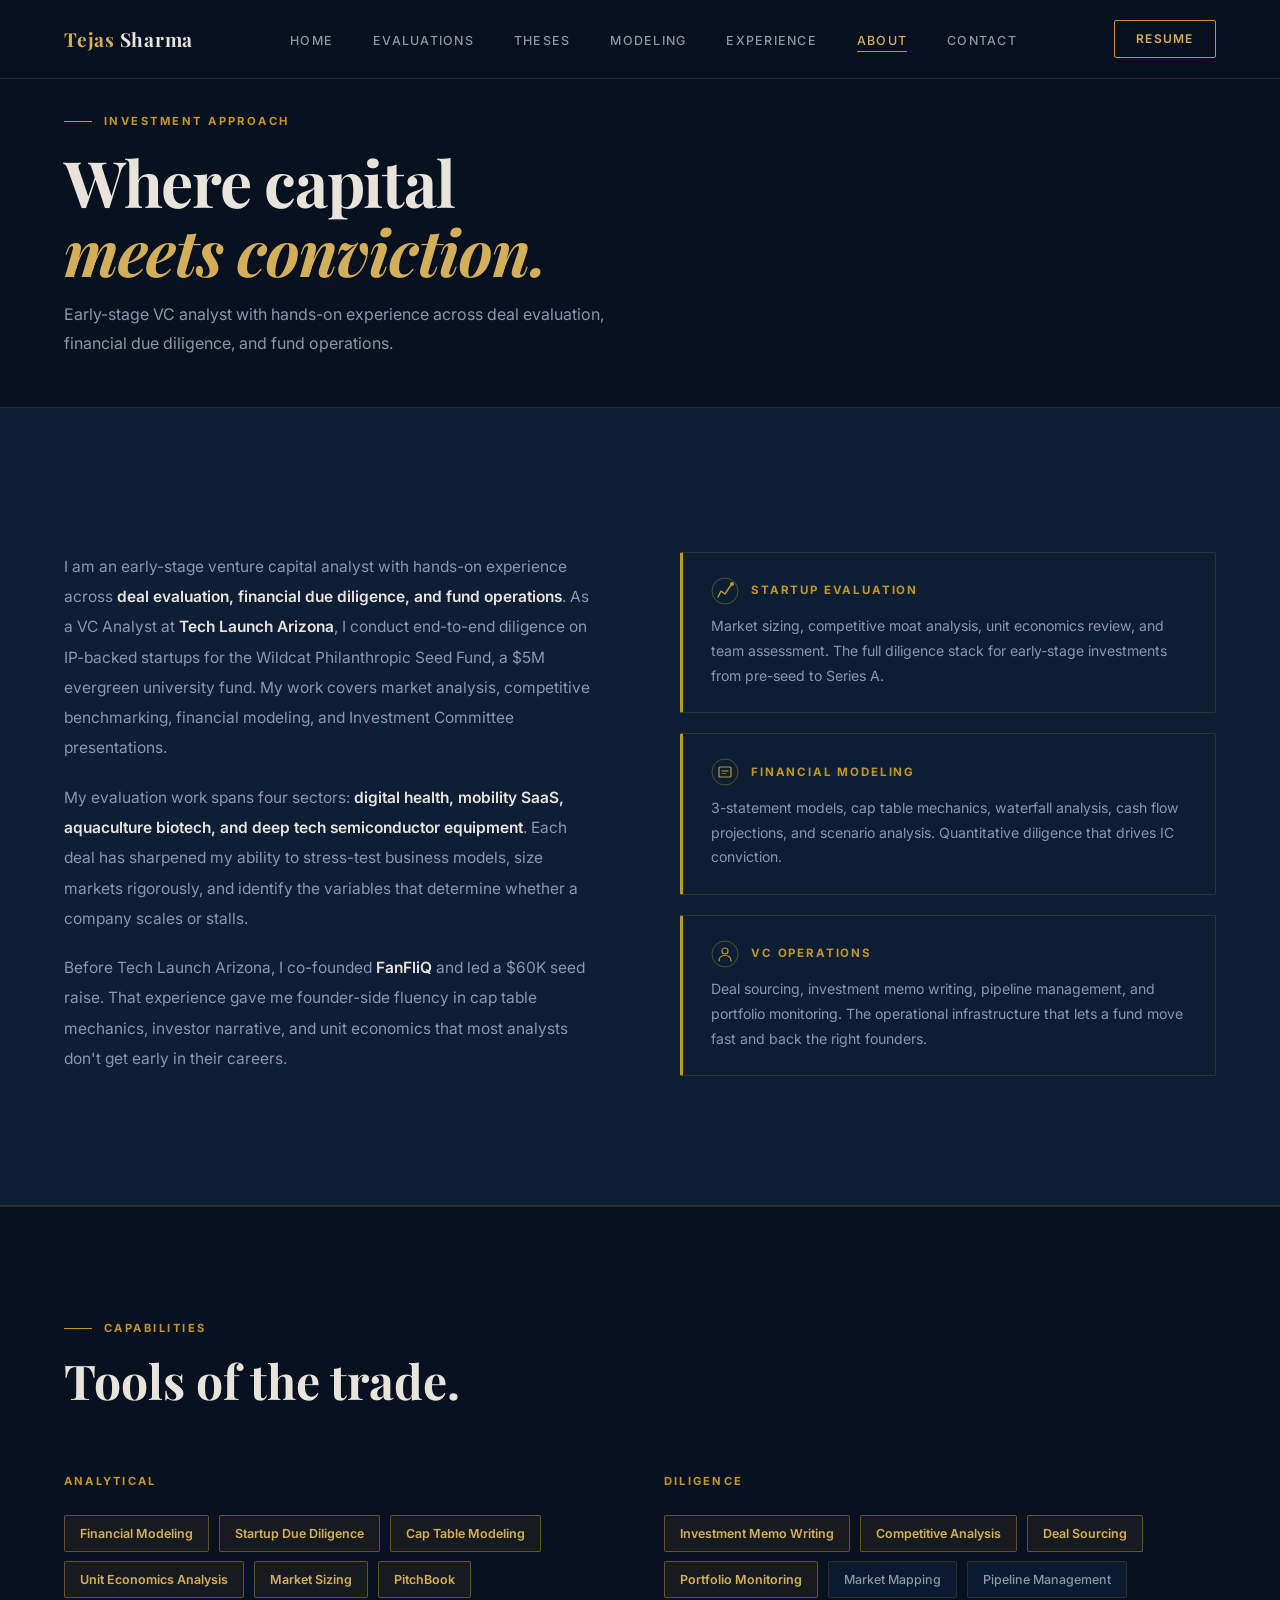
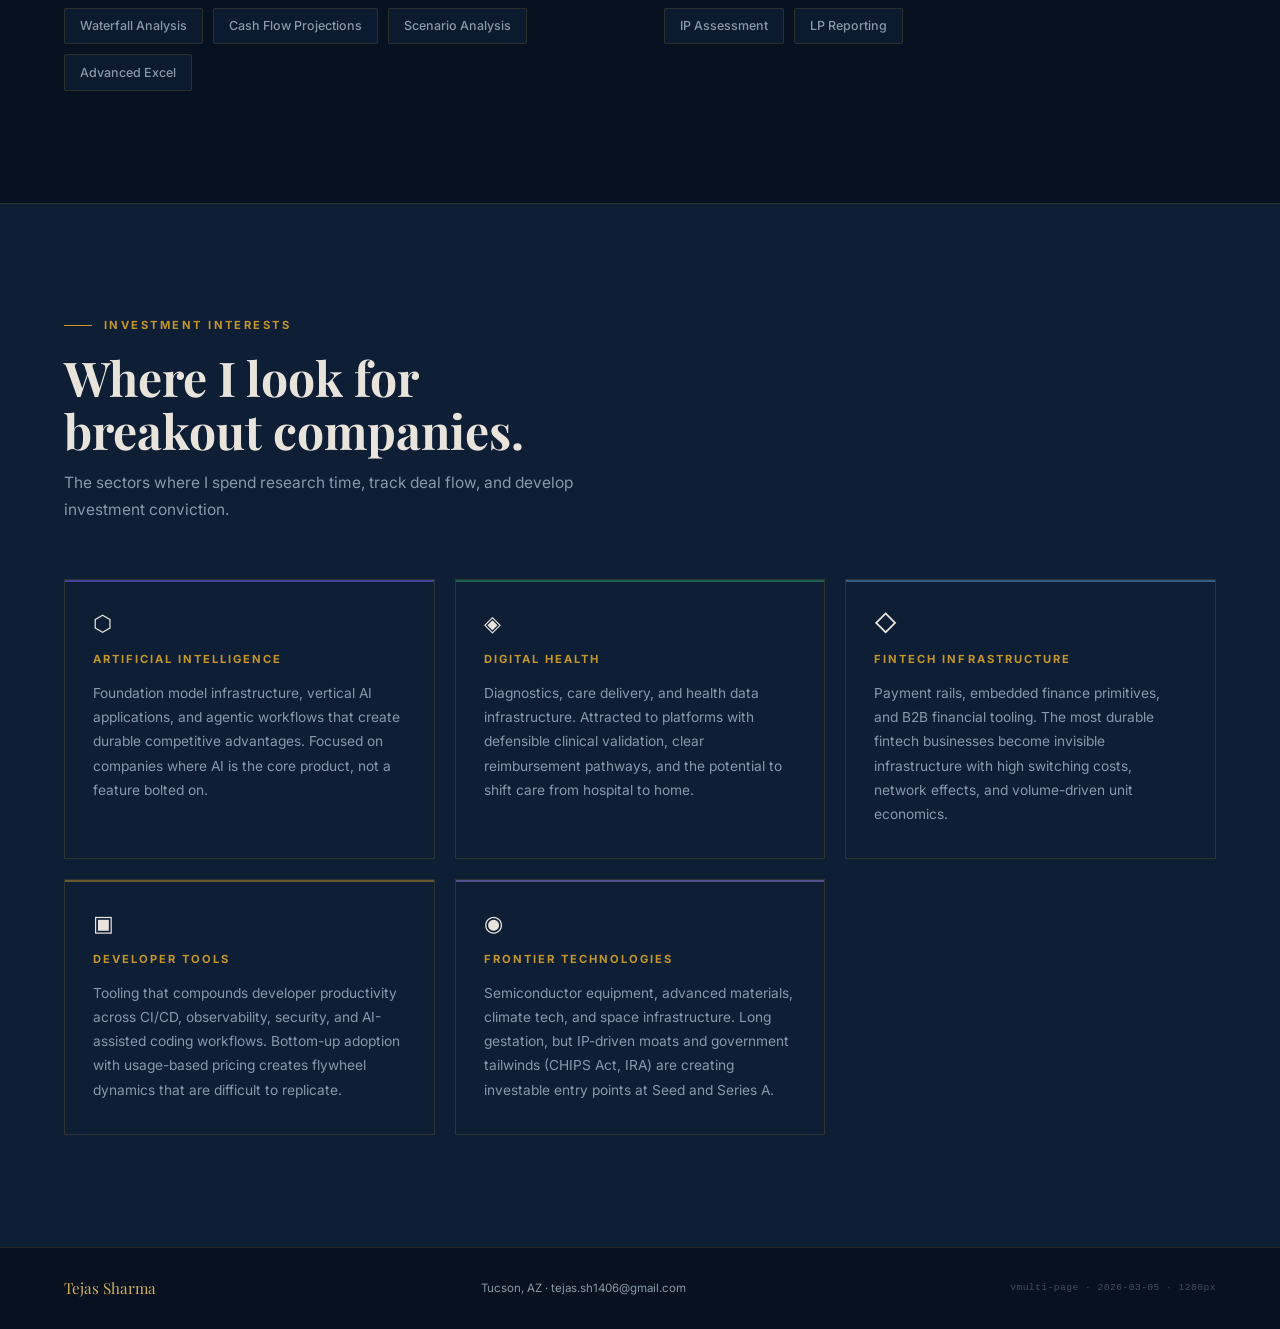
==== commit f042d349: "Fix Vercel routing: flatten case study pages to root level, explicit .html links - Move evaluations/" ====
--- a/about.html
+++ b/about.html
@@ -16,12 +16,12 @@
   <a href="/" class="nav-logo">Tejas<span> Sharma</span></a>
   <ul class="nav-links" id="navLinks">
     <li><a href="/">Home</a></li>
-    <li><a href="/evaluations">Evaluations</a></li>
-    <li><a href="/theses">Theses</a></li>
-    <li><a href="/modeling">Modeling</a></li>
-    <li><a href="/experience">Experience</a></li>
-    <li><a href="/about">About</a></li>
-    <li><a href="/contact">Contact</a></li>
+    <li><a href="/evaluations.html">Evaluations</a></li>
+    <li><a href="/theses.html">Theses</a></li>
+    <li><a href="/modeling.html">Modeling</a></li>
+    <li><a href="/experience.html">Experience</a></li>
+    <li><a href="/about.html">About</a></li>
+    <li><a href="/contact.html">Contact</a></li>
     <li class="nav-contact-mobile"><a href="/Resume/Resume_Tejas_Sharma_FIN.pdf" target="_blank">Resume</a></li>
   </ul>
   <a href="/Resume/Resume_Tejas_Sharma_FIN.pdf" class="nav-cta" target="_blank">Resume</a>
@@ -178,10 +178,12 @@
   window.addEventListener('scroll', () => navbar.classList.toggle('scrolled', window.scrollY > 60));
 
   (function() {
-    const path = window.location.pathname.replace(/\/$/, '') || '/';
+    const path = window.location.pathname;
     document.querySelectorAll('.nav-links a').forEach(a => {
-      const href = (a.getAttribute('href') || '').replace(/\/$/, '') || '/';
-      if (href === path) a.classList.add('active');
+      const href = a.getAttribute('href') || '';
+      if (href === path) { a.classList.add('active'); return; }
+      if (href === '/evaluations.html' && path.startsWith('/evaluations-')) a.classList.add('active');
+      if ((href === '/' || href === '/index.html') && (path === '/' || path === '/index.html')) a.classList.add('active');
     });
   })();
 
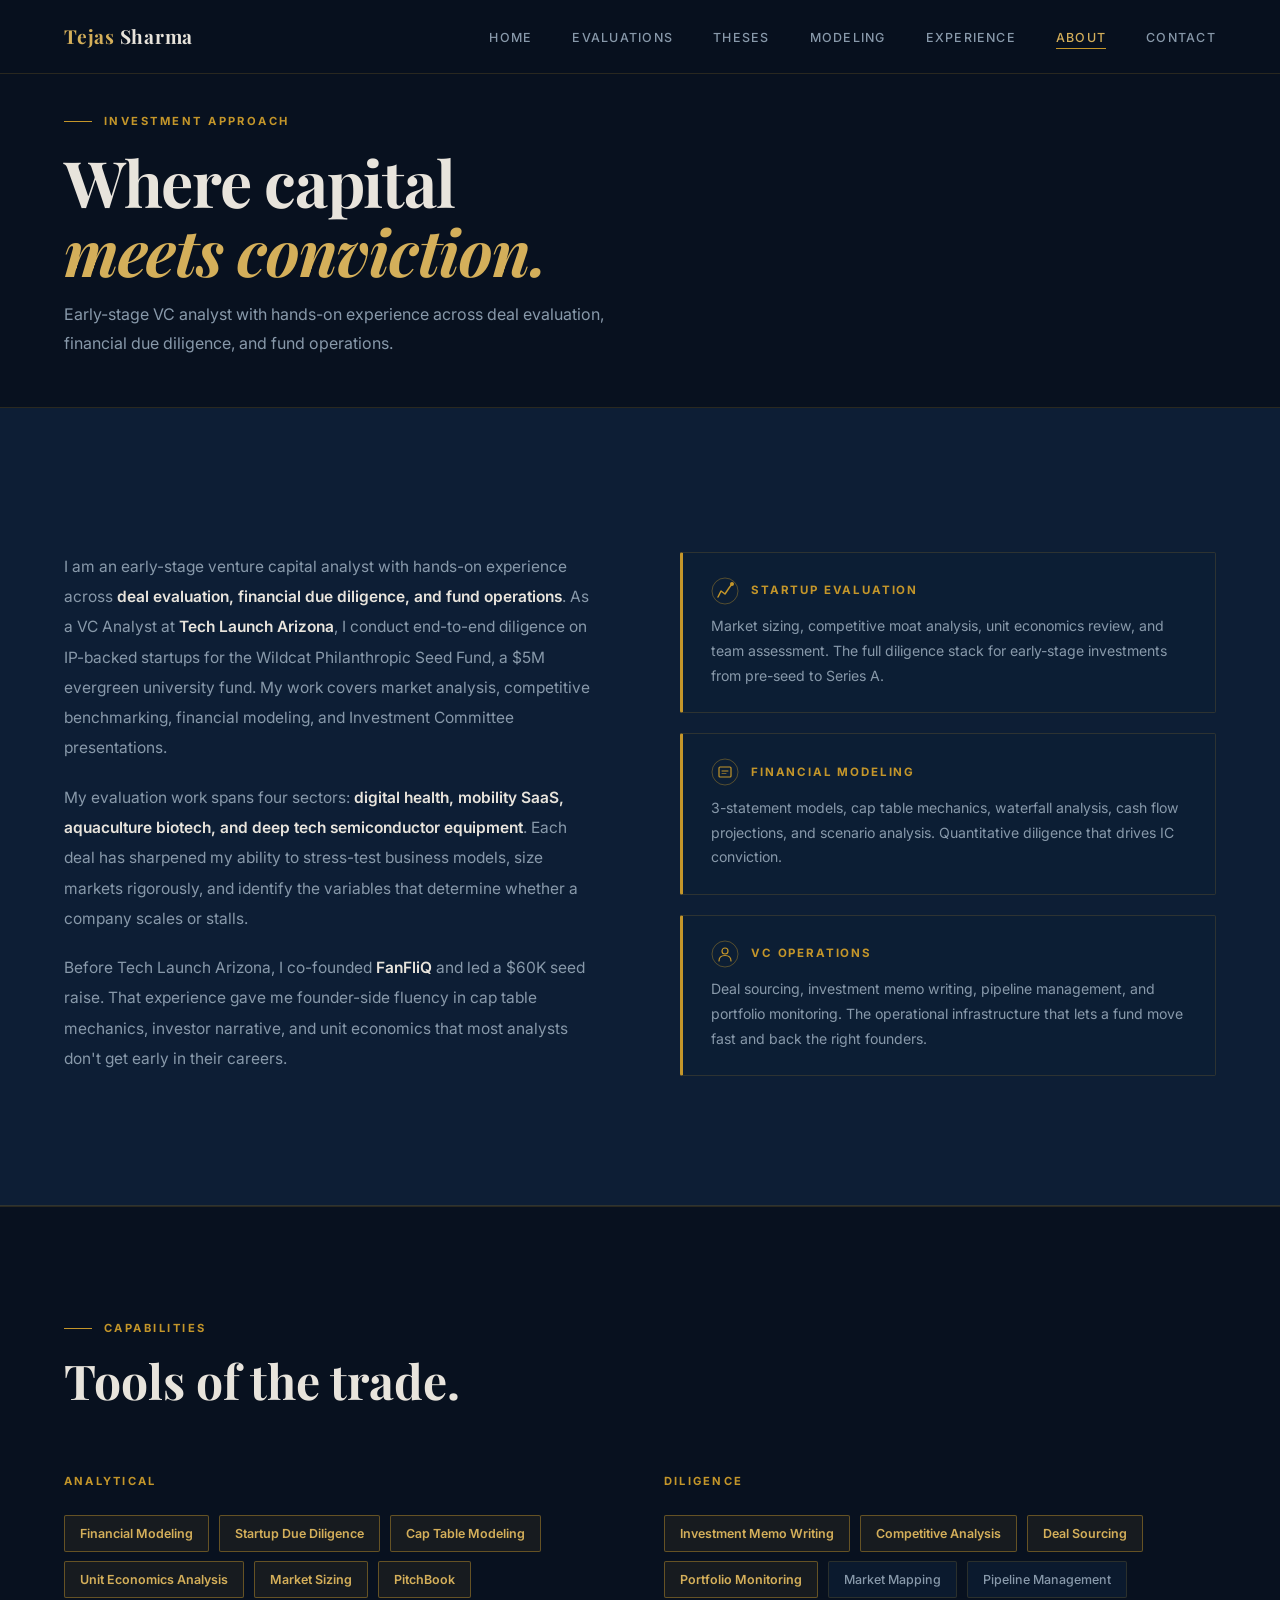
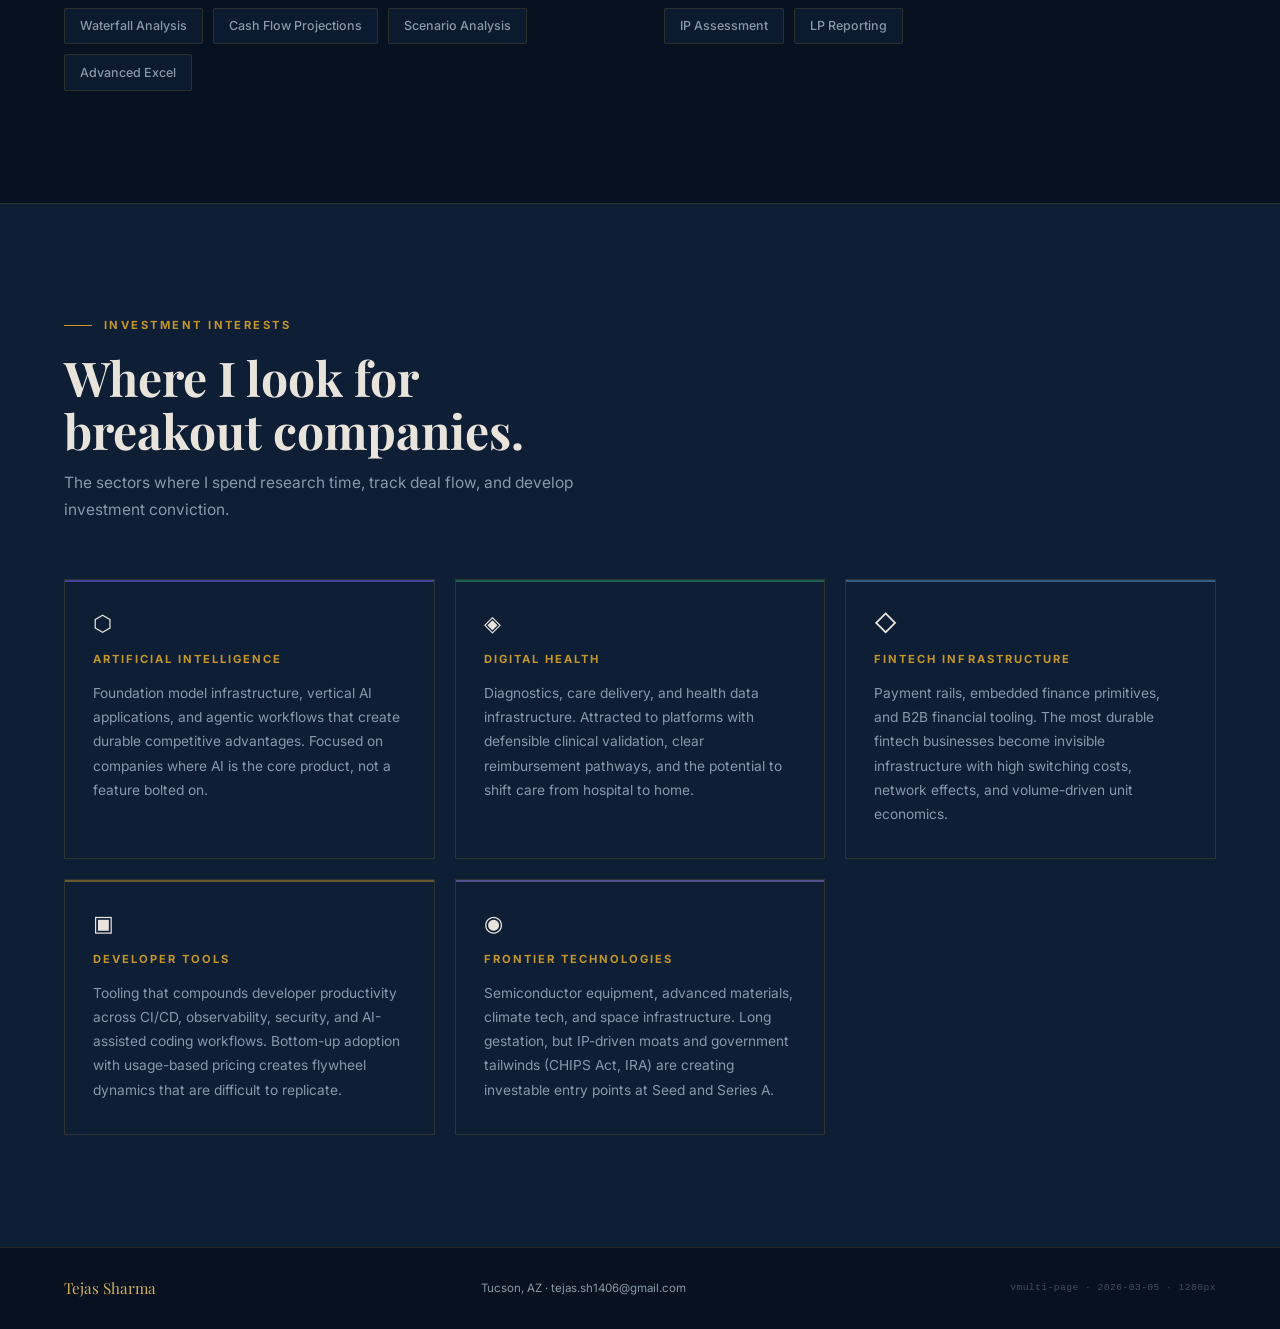
==== commit 17c75e21: "Redesign experience section: depth, brand logos, and charm improvements - Remove Resume button from " ====
--- a/about.html
+++ b/about.html
@@ -24,7 +24,6 @@
     <li><a href="/contact.html">Contact</a></li>
     <li class="nav-contact-mobile"><a href="/Resume/Resume_Tejas_Sharma_FIN.pdf" target="_blank">Resume</a></li>
   </ul>
-  <a href="/Resume/Resume_Tejas_Sharma_FIN.pdf" class="nav-cta" target="_blank">Resume</a>
   <button class="nav-hamburger" id="navHamburger" aria-label="Toggle navigation">
     <span></span><span></span><span></span>
   </button>
--- a/styles.css
+++ b/styles.css
@@ -287,8 +287,64 @@
 .interest-thesis { font-size: 0.86rem; color: var(--text-muted); line-height: 1.75; overflow-wrap: break-word; hyphens: auto; }
 .interests-fifth { grid-column: span 1; }
 
-/* ── SKILLS ── */
+/* ── EXPERIENCE CARDS ── */
+.exp-card-grid { margin-top: 4rem; display: grid; grid-template-columns: repeat(3, 1fr); gap: 1.5rem; }
+.exp-card {
+  background: var(--card-bg); border: 1px solid var(--border);
+  padding: 2rem 2.25rem; display: flex; flex-direction: column; gap: 1.25rem;
+  position: relative; overflow: hidden;
+  transition: transform 0.25s, border-color 0.25s, box-shadow 0.25s;
+}
+.exp-card::before {
+  content: ''; position: absolute; top: 0; left: 0; right: 0; height: 2px;
+  background: var(--card-accent, var(--gold)); opacity: 0.45; transition: opacity 0.25s;
+}
+.exp-card:hover { transform: translateY(-4px); border-color: rgba(196,150,42,0.4); box-shadow: 0 12px 40px rgba(0,0,0,0.3); }
+.exp-card:hover::before { opacity: 1; }
+.exp-card-logo { display: flex; align-items: center; gap: 0.9rem; }
+.exp-logo-icon {
+  width: 44px; height: 44px; border-radius: 8px; flex-shrink: 0;
+  background: rgba(196,150,42,0.08); border: 1px solid var(--border);
+  display: flex; align-items: center; justify-content: center;
+  color: var(--card-accent, var(--gold-light));
+}
+.exp-logo-icon svg { width: 22px; height: 22px; }
+.exp-logo-text { display: flex; flex-direction: column; min-width: 0; }
+.exp-logo-org { font-size: 0.82rem; font-weight: 600; color: var(--text); line-height: 1.3; overflow-wrap: break-word; }
+.exp-logo-sub { font-size: 0.7rem; color: var(--text-muted); margin-top: 0.15rem; overflow-wrap: break-word; }
+.exp-card-meta { display: flex; flex-direction: column; gap: 0.3rem; }
+.exp-card-period {
+  display: inline-flex; width: fit-content;
+  font-size: 0.66rem; font-weight: 700; letter-spacing: 0.1em; text-transform: uppercase;
+  color: var(--gold); background: rgba(196,150,42,0.1); padding: 0.2rem 0.65rem; border-radius: 2px;
+}
+.exp-card-role { font-family: 'Playfair Display', serif; font-size: 1.2rem; font-weight: 700; color: var(--text); line-height: 1.2; }
+.exp-card-desc { font-size: 0.875rem; color: var(--text-muted); line-height: 1.8; flex: 1; overflow-wrap: break-word; hyphens: auto; }
+@media (max-width: 1100px) { .exp-card-grid { grid-template-columns: repeat(2, 1fr); } }
+@media (max-width: 640px)  { .exp-card-grid { grid-template-columns: 1fr; } }
+
+/* ── SKILLS ICON CARDS ── */
 #skills { background: var(--navy); border-top: 1px solid var(--border); }
+.skills-icon-grid { margin-top: 3.5rem; display: grid; grid-template-columns: repeat(4, 1fr); gap: 1.25rem; }
+.skill-icon-card {
+  background: var(--card-bg); border: 1px solid var(--border);
+  padding: 1.75rem 1.25rem; display: flex; flex-direction: column; align-items: center; gap: 0.9rem;
+  text-align: center; transition: transform 0.25s, border-color 0.25s;
+}
+.skill-icon-card:hover { transform: translateY(-3px); border-color: rgba(196,150,42,0.4); }
+.skill-icon-wrap {
+  width: 48px; height: 48px; border-radius: 8px;
+  background: rgba(196,150,42,0.08); border: 1px solid var(--border);
+  display: flex; align-items: center; justify-content: center; color: var(--gold-light);
+  transition: background 0.25s, border-color 0.25s;
+}
+.skill-icon-card:hover .skill-icon-wrap { background: rgba(196,150,42,0.14); border-color: rgba(196,150,42,0.4); }
+.skill-icon-wrap svg { width: 22px; height: 22px; }
+.skill-icon-name { font-size: 0.7rem; font-weight: 600; letter-spacing: 0.06em; text-transform: uppercase; color: var(--text-muted); line-height: 1.45; }
+@media (max-width: 900px) { .skills-icon-grid { grid-template-columns: repeat(3, 1fr); } }
+@media (max-width: 640px) { .skills-icon-grid { grid-template-columns: repeat(2, 1fr); } }
+
+/* ── SKILLS (legacy pill style, kept for index page) ── */
 .skills-wrapper { margin-top: 4rem; display: grid; grid-template-columns: 1fr 1fr; gap: 3rem; }
 .skill-group-title { font-size: 0.7rem; font-weight: 700; letter-spacing: 0.2em; text-transform: uppercase; color: var(--gold); margin-bottom: 1.5rem; }
 .skill-list { display: flex; flex-wrap: wrap; gap: 0.6rem; }
@@ -446,3 +502,48 @@
 /* ── BUILD STAMP ── */
 #build-stamp { font-size: 0.6rem; font-family: monospace; color: rgba(136,153,170,0.45); letter-spacing: 0.05em; white-space: nowrap; }
 #debug-overlay { position: fixed; bottom: 1rem; right: 1rem; z-index: 9999; background: rgba(8,17,31,0.92); border: 1px solid rgba(196,150,42,0.4); color: #D4AF5A; font-family: monospace; font-size: 0.68rem; line-height: 1.6; padding: 0.55rem 0.85rem; border-radius: 3px; pointer-events: none; display: none; }
+
+/* ── EXP PREVIEW GRID (landing page) ── */
+.exp-preview-grid { margin-top: 3.5rem; display: grid; grid-template-columns: repeat(3, 1fr); gap: 1.5rem; }
+.exp-preview-item {
+  background: var(--card-bg); border: 1px solid var(--border);
+  padding: 2rem; position: relative; overflow: hidden;
+  transition: transform 0.25s, border-color 0.25s, box-shadow 0.25s;
+  display: flex; flex-direction: column;
+}
+.exp-preview-item:hover { transform: translateY(-4px); border-color: rgba(196,150,42,0.35); box-shadow: 0 10px 36px rgba(0,0,0,0.28); }
+.exp-preview-top-bar { position: absolute; top: 0; left: 0; right: 0; height: 2px; opacity: 0.45; transition: opacity 0.25s; }
+.exp-preview-item:hover .exp-preview-top-bar { opacity: 1; }
+.exp-preview-header { display: flex; align-items: center; justify-content: space-between; margin-bottom: 1.1rem; }
+.exp-preview-period { font-size: 0.63rem; font-weight: 700; letter-spacing: 0.1em; text-transform: uppercase; color: var(--gold); background: rgba(196,150,42,0.1); padding: 0.2rem 0.65rem; border-radius: 2px; }
+.exp-preview-badge { font-size: 0.62rem; font-weight: 700; letter-spacing: 0.14em; text-transform: uppercase; color: var(--gold); }
+.exp-preview-role { font-family: 'Playfair Display', serif; font-size: 1.18rem; font-weight: 700; color: var(--text); line-height: 1.2; margin-bottom: 0.3rem; }
+.exp-preview-org { font-size: 0.73rem; color: var(--text-muted); margin-bottom: 1rem; font-weight: 500; }
+.exp-preview-body { font-size: 0.86rem; color: var(--text-muted); line-height: 1.82; flex: 1; }
+@media (max-width: 900px) { .exp-preview-grid { grid-template-columns: 1fr; } }
+
+/* ── EXP CARD ACHIEVEMENT BULLETS ── */
+.exp-bullets { list-style: none; display: flex; flex-direction: column; gap: 0.72rem; }
+.exp-bullets li { display: flex; align-items: flex-start; gap: 0.7rem; font-size: 0.865rem; color: var(--text-muted); line-height: 1.78; }
+.exp-bullets li::before { content: '›'; color: var(--gold); font-size: 1.05rem; flex-shrink: 0; line-height: 1.78; }
+.exp-bullets li strong { color: var(--text); font-weight: 600; }
+
+/* ── SKILLS TWO-COLUMN (experience page) ── */
+.skills-two-col { margin-top: 3.5rem; display: grid; grid-template-columns: 1fr 1fr; gap: 4rem; align-items: start; }
+.skills-group-label { font-size: 0.67rem; font-weight: 700; letter-spacing: 0.2em; text-transform: uppercase; color: var(--gold); margin-bottom: 1.5rem; padding-bottom: 0.65rem; border-bottom: 1px solid var(--border); }
+.competency-list { display: flex; flex-direction: column; gap: 0.55rem; }
+.competency-item { display: flex; align-items: center; gap: 0.85rem; padding: 0.8rem 1rem; background: var(--card-bg); border: 1px solid var(--border); transition: border-color 0.2s, transform 0.2s; }
+.competency-item:hover { border-color: rgba(196,150,42,0.4); transform: translateX(4px); }
+.competency-icon { width: 32px; height: 32px; flex-shrink: 0; background: rgba(196,150,42,0.08); border: 1px solid var(--border); border-radius: 6px; display: flex; align-items: center; justify-content: center; color: var(--gold-light); transition: background 0.2s; }
+.competency-item:hover .competency-icon { background: rgba(196,150,42,0.15); }
+.competency-icon svg { width: 16px; height: 16px; }
+.competency-item > span { font-size: 0.83rem; font-weight: 500; color: var(--text-muted); }
+.tools-logo-grid { display: grid; grid-template-columns: repeat(3, 1fr); gap: 1rem; }
+.tool-logo-card { display: flex; flex-direction: column; align-items: center; justify-content: center; gap: 0.7rem; padding: 1.4rem 0.75rem; background: var(--card-bg); border: 1px solid var(--border); text-align: center; transition: border-color 0.2s, transform 0.2s; cursor: default; }
+.tool-logo-card:hover { border-color: rgba(196,150,42,0.4); transform: translateY(-3px); }
+.tool-logo-card img { opacity: 0.75; transition: opacity 0.2s; display: block; }
+.tool-logo-card:hover img { opacity: 1; }
+.tool-logo-card > span { font-size: 0.65rem; font-weight: 600; letter-spacing: 0.08em; text-transform: uppercase; color: var(--text-muted); }
+.tool-custom-badge { width: 30px; height: 30px; background: rgba(196,150,42,0.12); border: 1px solid rgba(196,150,42,0.35); border-radius: 4px; display: flex; align-items: center; justify-content: center; font-size: 0.63rem; font-weight: 800; letter-spacing: 0.04em; color: var(--gold); }
+@media (max-width: 900px) { .skills-two-col { grid-template-columns: 1fr; gap: 2.5rem; } }
+@media (max-width: 640px) { .tools-logo-grid { grid-template-columns: repeat(2, 1fr); } }
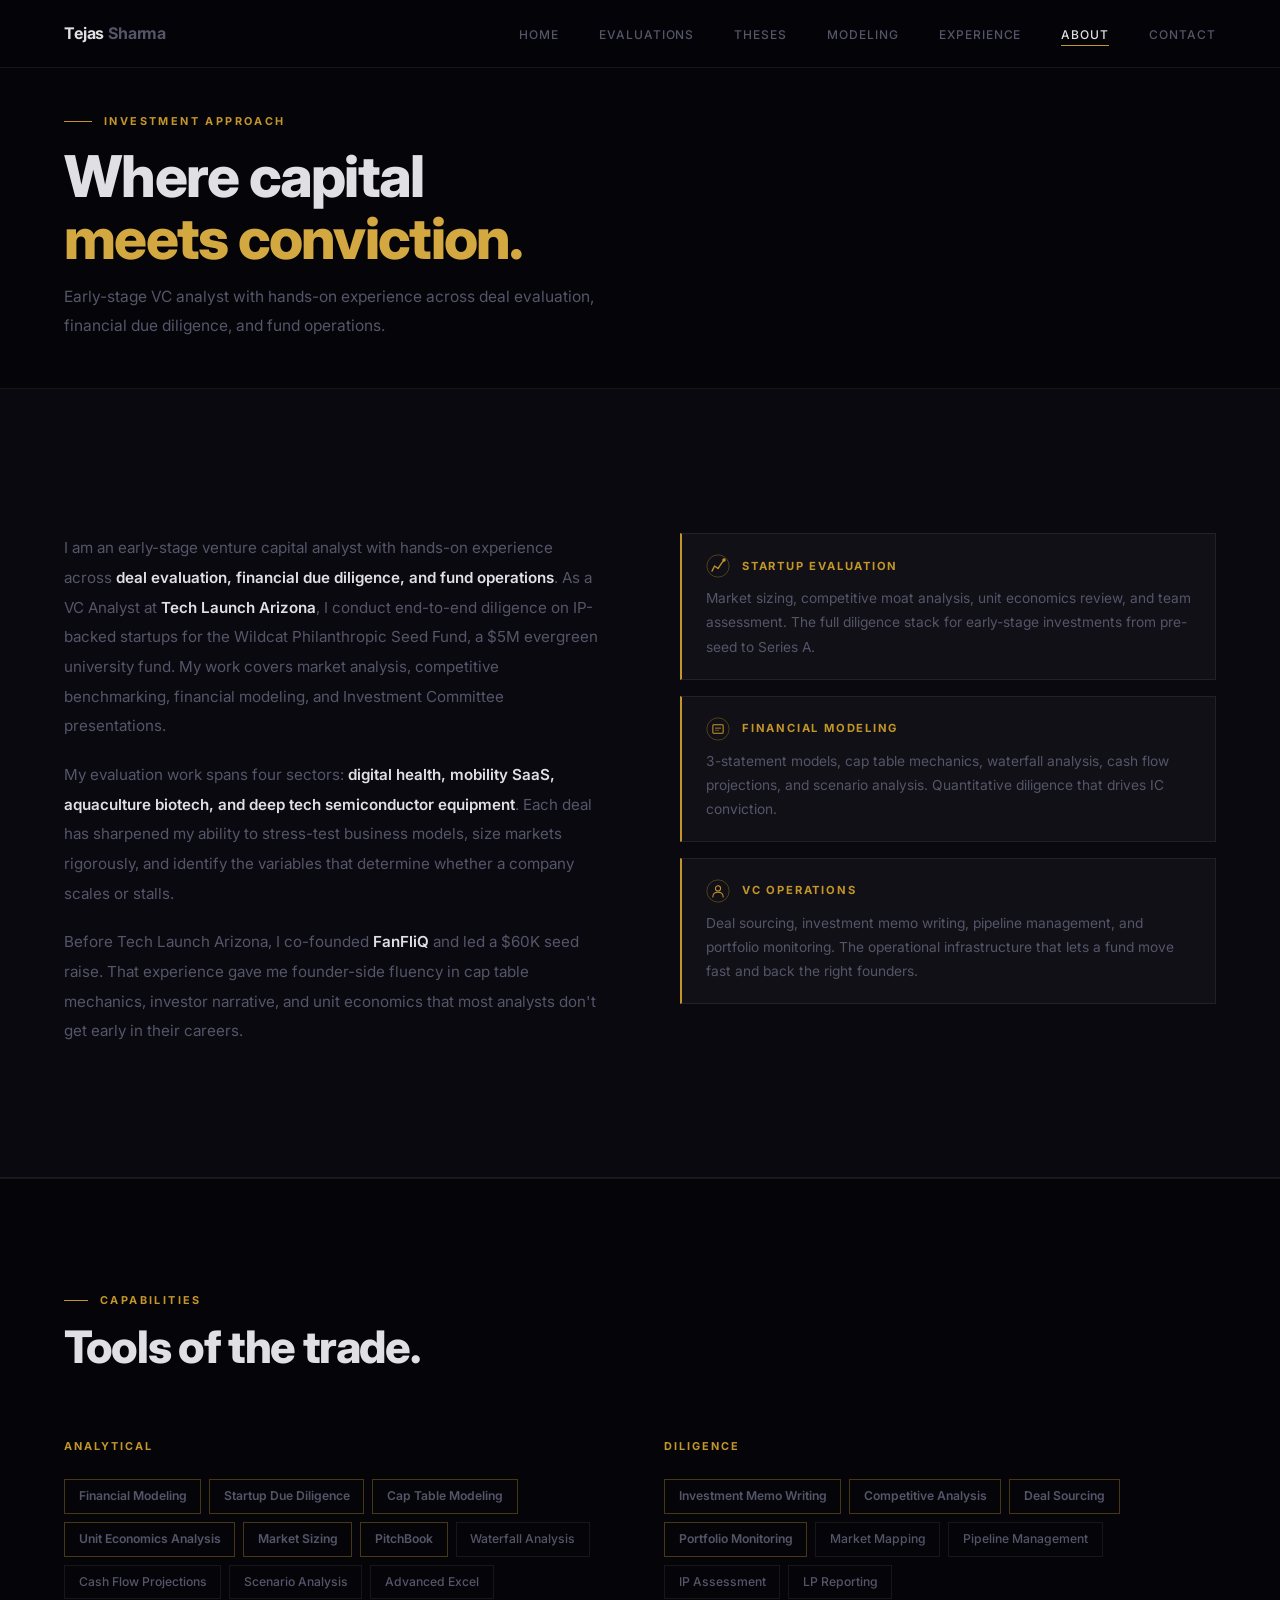
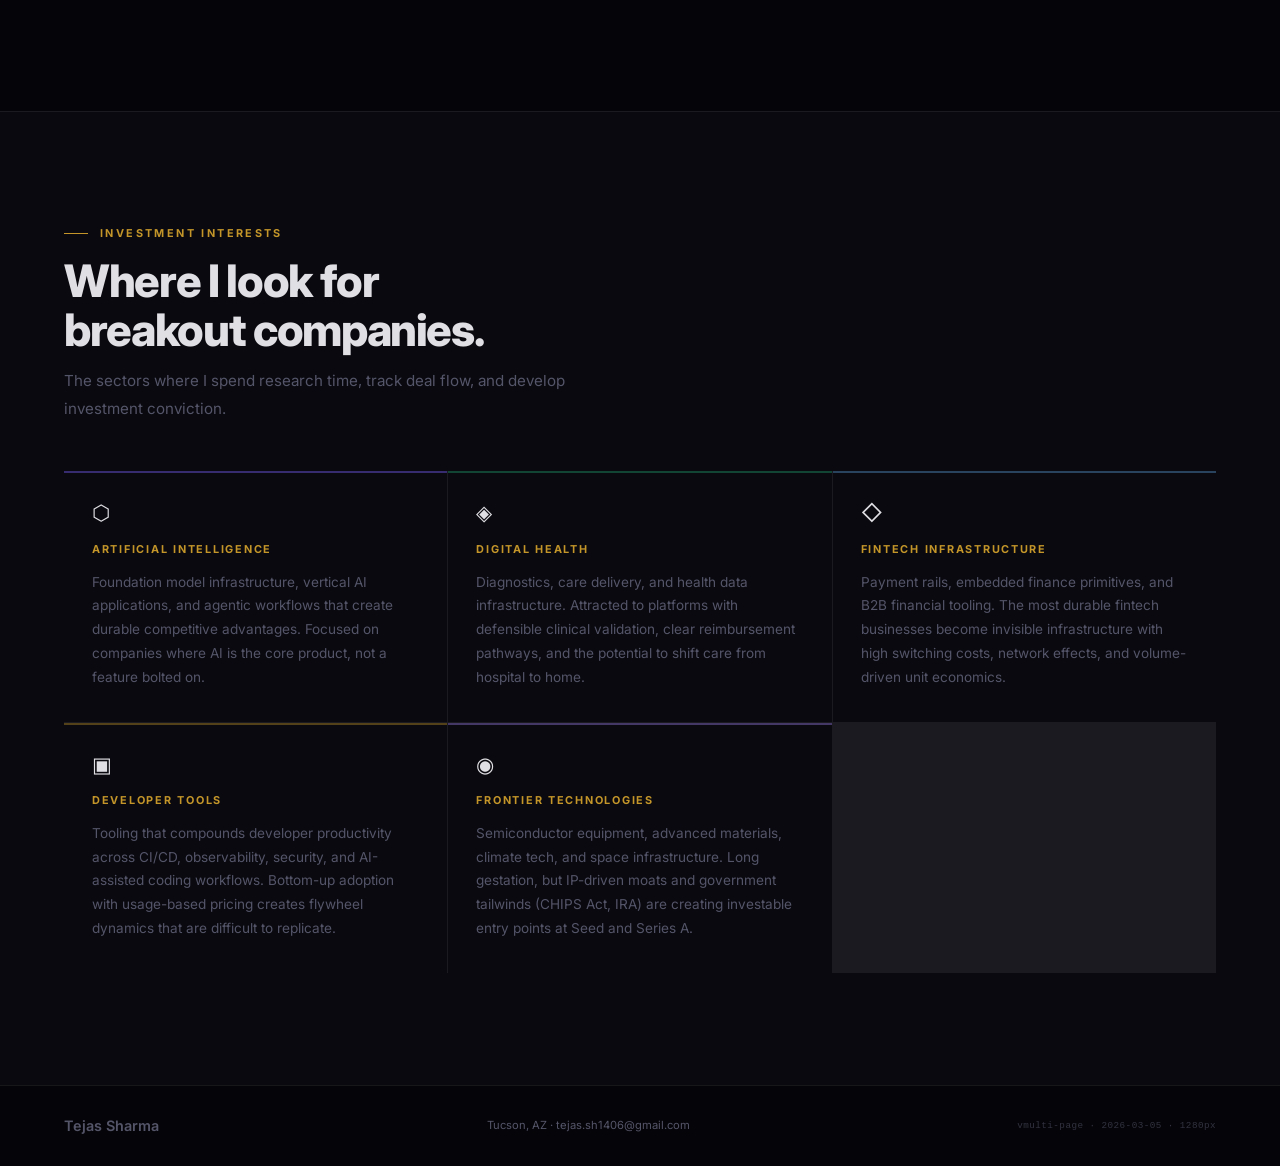
==== commit d383c849: "Full portfolio revamp: new minimal design + updated resume content - Rewrote styles.css: near-pure b" ====
--- a/about.html
+++ b/about.html
@@ -6,7 +6,7 @@
   <title>About | Tejas Sharma</title>
   <link rel="preconnect" href="https://fonts.googleapis.com" />
   <link rel="preconnect" href="https://fonts.gstatic.com" crossorigin />
-  <link href="https://fonts.googleapis.com/css2?family=Inter:wght@300;400;500;600;700&family=Playfair+Display:ital,wght@0,400;0,700;1,700&display=swap" rel="stylesheet" />
+  <link href="https://fonts.googleapis.com/css2?family=Inter:wght@300;400;500;600;700;800&display=swap" rel="stylesheet" />
   <link rel="stylesheet" href="/styles.css" />
 </head>
 <body>
@@ -22,7 +22,7 @@
     <li><a href="/experience.html">Experience</a></li>
     <li><a href="/about.html">About</a></li>
     <li><a href="/contact.html">Contact</a></li>
-    <li class="nav-contact-mobile"><a href="/Resume/Resume_Tejas_Sharma_FIN.pdf" target="_blank">Resume</a></li>
+    <li class="nav-contact-mobile"><a href="/Resume/Resume_Tejas_Sharma_VC.pdf" target="_blank">Resume</a></li>
   </ul>
   <button class="nav-hamburger" id="navHamburger" aria-label="Toggle navigation">
     <span></span><span></span><span></span>
--- a/styles.css
+++ b/styles.css
@@ -1,248 +1,391 @@
 /* ============================================================
    TEJAS SHARMA — PORTFOLIO SHARED STYLESHEET
+   Minimal dark redesign — Inter only, no Playfair Display
    ============================================================ */
 
 :root {
-  --navy:        #08111F;
-  --navy-mid:    #0D1E35;
-  --navy-light:  #162844;
-  --gold:        #C4962A;
-  --gold-light:  #D4AF5A;
-  --green-light: #22A06B;
-  --blue-accent: #5B9BD5;
-  --purple-accent:#9B7FE8;
-  --text:        #E8E4DC;
-  --text-muted:  #8899AA;
-  --border:      rgba(196,150,42,0.18);
-  --card-bg:     rgba(13,30,53,0.7);
+  --bg:            #050509;
+  --bg-2:          #09090f;
+  --navy:          #050509;
+  --navy-mid:      #09090f;
+  --navy-light:    #0f0f18;
+  --card-bg:       rgba(255,255,255,0.028);
+  --card-hover:    rgba(255,255,255,0.05);
+  --gold:          #c4962a;
+  --gold-light:    #d4a840;
+  --green-light:   #10b981;
+  --blue-accent:   #5b9bd5;
+  --purple-accent: #9b7fe8;
+  --text:          #e0e0e4;
+  --text-muted:    #55556a;
+  --text-mid:      #888898;
+  --border:        rgba(255,255,255,0.07);
+  --border-mid:    rgba(255,255,255,0.12);
 }
 
 *, *::before, *::after { box-sizing: border-box; margin: 0; padding: 0; }
 html { scroll-behavior: smooth; }
-body { background: var(--navy); color: var(--text); font-family: 'Inter', sans-serif; font-size: 16px; line-height: 1.7; overflow-x: hidden; }
+body {
+  background: var(--bg);
+  color: var(--text);
+  font-family: 'Inter', sans-serif;
+  font-size: 16px;
+  line-height: 1.7;
+  overflow-x: hidden;
+}
 a { color: inherit; text-decoration: none; }
-::selection { background: var(--gold); color: var(--navy); }
-::-webkit-scrollbar { width: 6px; }
-::-webkit-scrollbar-track { background: var(--navy); }
-::-webkit-scrollbar-thumb { background: var(--gold); border-radius: 3px; }
-
-body::before {
-  content: '';
-  position: fixed; inset: 0;
-  background-image:
-    linear-gradient(rgba(196,150,42,0.03) 1px, transparent 1px),
-    linear-gradient(90deg, rgba(196,150,42,0.03) 1px, transparent 1px);
-  background-size: 60px 60px;
-  pointer-events: none; z-index: 0;
-}
+::selection { background: var(--gold); color: var(--bg); }
+::-webkit-scrollbar { width: 5px; }
+::-webkit-scrollbar-track { background: var(--bg); }
+::-webkit-scrollbar-thumb { background: rgba(255,255,255,0.12); border-radius: 3px; }
 
 /* ── NAV ── */
 nav {
   position: fixed; top: 0; left: 0; right: 0; z-index: 100;
   display: flex; align-items: center; justify-content: space-between;
   padding: 1.25rem 5%;
-  background: rgba(8,17,31,0.92); -webkit-backdrop-filter: blur(14px); backdrop-filter: blur(14px);
+  background: rgba(5,5,9,0.92);
+  -webkit-backdrop-filter: blur(14px); backdrop-filter: blur(14px);
   border-bottom: 1px solid var(--border);
   transition: padding 0.3s;
 }
 nav.scrolled { padding: 0.85rem 5%; }
-.nav-logo { font-family: 'Playfair Display', serif; font-size: 1.2rem; font-weight: 700; color: var(--gold-light); letter-spacing: 0.04em; }
-.nav-logo span { color: var(--text); }
+.nav-logo {
+  font-family: 'Inter', sans-serif;
+  font-size: 1rem;
+  font-weight: 700;
+  color: var(--text);
+  letter-spacing: -0.01em;
+}
+.nav-logo span { color: var(--text-muted); }
 .nav-links { display: flex; gap: 2.5rem; list-style: none; }
-.nav-links a { font-size: 0.78rem; font-weight: 500; letter-spacing: 0.1em; text-transform: uppercase; color: var(--text-muted); transition: color 0.25s; position: relative; }
-.nav-links a::after { content: ''; position: absolute; bottom: -4px; left: 0; width: 0; height: 1px; background: var(--gold); transition: width 0.25s; }
-.nav-links a:hover { color: var(--gold-light); }
+.nav-links a {
+  font-size: 0.75rem; font-weight: 500; letter-spacing: 0.08em;
+  text-transform: uppercase; color: var(--text-muted); transition: color 0.2s;
+  position: relative;
+}
+.nav-links a::after {
+  content: ''; position: absolute; bottom: -4px; left: 0;
+  width: 0; height: 1px; background: var(--gold); transition: width 0.2s;
+}
+.nav-links a:hover { color: var(--text); }
 .nav-links a:hover::after { width: 100%; }
-.nav-links a.active { color: var(--gold-light); }
+.nav-links a.active { color: var(--text); }
 .nav-links a.active::after { width: 100%; }
-.nav-cta { font-size: 0.75rem; font-weight: 600; letter-spacing: 0.1em; text-transform: uppercase; padding: 0.5rem 1.35rem; border: 1px solid var(--gold); color: var(--gold-light); border-radius: 2px; transition: background 0.25s, color 0.25s; }
-.nav-cta:hover { background: var(--gold); color: var(--navy); }
+
+/* nav-cta kept for backward compat but hidden */
+.nav-cta { display: none; }
 
 /* ── PAGE HEADER (inner pages) ── */
 .page-header {
   padding: clamp(7rem, 12vh, 10rem) 5% clamp(3rem, 5vh, 5rem);
-  background: var(--navy); position: relative; z-index: 1;
+  background: var(--bg); position: relative; z-index: 1;
   border-bottom: 1px solid var(--border);
 }
 .page-header-label { display: flex; align-items: center; gap: 0.75rem; margin-bottom: 1rem; }
 .page-header-label-line { width: 28px; height: 1px; background: var(--gold); }
-.page-header-label span { font-size: 0.7rem; font-weight: 700; letter-spacing: 0.22em; text-transform: uppercase; color: var(--gold); }
-.page-header h1 { font-family: 'Playfair Display', serif; font-size: clamp(2.4rem, 5vw, 4rem); font-weight: 700; line-height: 1.08; letter-spacing: -0.02em; color: var(--text); }
-.page-header h1 em { font-style: italic; color: var(--gold-light); }
-.page-header-sub { margin-top: 0.9rem; font-size: 1rem; color: var(--text-muted); max-width: 560px; line-height: 1.85; }
-.back-link { display: inline-flex; align-items: center; gap: 0.5rem; font-size: 0.75rem; font-weight: 600; letter-spacing: 0.1em; text-transform: uppercase; color: var(--text-muted); margin-bottom: 2rem; transition: color 0.2s; }
-.back-link:hover { color: var(--gold-light); }
+.page-header-label span {
+  font-size: 0.68rem; font-weight: 700; letter-spacing: 0.22em;
+  text-transform: uppercase; color: var(--gold);
+}
+.page-header h1 {
+  font-family: 'Inter', sans-serif;
+  font-size: clamp(2.2rem, 5vw, 3.6rem);
+  font-weight: 800; line-height: 1.06;
+  letter-spacing: -0.03em; color: var(--text);
+}
+.page-header h1 em { font-style: normal; color: var(--gold-light); }
+.page-header-sub { margin-top: 0.9rem; font-size: 0.97rem; color: var(--text-muted); max-width: 560px; line-height: 1.85; }
+.back-link {
+  display: inline-flex; align-items: center; gap: 0.5rem;
+  font-size: 0.73rem; font-weight: 600; letter-spacing: 0.08em;
+  text-transform: uppercase; color: var(--text-muted); margin-bottom: 2rem; transition: color 0.2s;
+}
+.back-link:hover { color: var(--text); }
 .back-link::before { content: '←'; }
 
 /* ── HERO ── */
 #hero {
-  min-height: 100vh;
-  min-height: 100svh;
-  display: grid; grid-template-columns: 1fr 1.1fr;
-  align-items: center;
-  padding: clamp(4.5rem, 9vh, 7rem) 5% clamp(2rem, 4vh, 4rem);
-  gap: 3rem;
-  background: var(--navy); position: relative; overflow: visible;
-  z-index: 1;
-}
+  min-height: 100vh; min-height: 100svh;
+  display: flex; flex-direction: column; justify-content: center;
+  padding: clamp(6rem, 12vh, 8rem) 5% clamp(3rem, 5vh, 5rem);
+  max-width: 100%;
+  background: var(--bg); position: relative; z-index: 1;
+}
+.hero-content { max-width: 820px; }
+
+/* status dot */
+.hero-status {
+  display: inline-flex; align-items: center; gap: 0.6rem;
+  margin-bottom: 2.5rem;
+  font-size: 0.75rem; font-weight: 500; letter-spacing: 0.04em;
+  color: var(--text-muted);
+}
+.hero-status-dot {
+  width: 8px; height: 8px; border-radius: 50%;
+  background: var(--green-light);
+  box-shadow: 0 0 0 0 rgba(16,185,129,0.4);
+  animation: pulse 2.4s ease infinite;
+  flex-shrink: 0;
+}
+@keyframes pulse {
+  0%   { box-shadow: 0 0 0 0 rgba(16,185,129,0.5); }
+  70%  { box-shadow: 0 0 0 8px rgba(16,185,129,0); }
+  100% { box-shadow: 0 0 0 0 rgba(16,185,129,0); }
+}
+
+.hero-name {
+  font-family: 'Inter', sans-serif;
+  font-size: clamp(3rem, 7vw, 5.5rem);
+  font-weight: 800; line-height: 1.02;
+  letter-spacing: -0.03em; color: var(--text);
+  margin-bottom: 0.6rem;
+}
+.hero-role {
+  font-size: clamp(1rem, 2vw, 1.2rem);
+  font-weight: 500; letter-spacing: -0.01em;
+  color: var(--gold); margin-bottom: 1.5rem;
+}
+.hero-bio {
+  font-size: 1.02rem; color: var(--text-muted);
+  max-width: 540px; line-height: 1.85; margin-bottom: 2.5rem;
+}
+
+/* legacy hero classes (keep for compat) */
 .hero-avatar-wrap { display: flex; align-items: center; gap: 1.5rem; margin-bottom: 2rem; flex: 0 0 auto; }
-.hero-avatar { width: clamp(84px, 6vw, 120px); height: clamp(84px, 6vw, 120px); min-width: clamp(84px, 6vw, 120px); border-radius: 9999px; border: 2.5px solid var(--gold); box-shadow: 0 0 0 6px rgba(196,150,42,0.1), 0 8px 32px rgba(0,0,0,0.5); object-fit: cover; object-position: center; flex: 0 0 auto; flex-shrink: 0; }
-.hero-avatar-meta { display: flex; flex-direction: column; gap: 0.25rem; min-width: 0; }
-.hero-avatar-name { font-size: 0.78rem; font-weight: 700; letter-spacing: 0.14em; text-transform: uppercase; color: var(--text-muted); }
-.hero-avatar-role { font-size: 0.72rem; font-weight: 500; letter-spacing: 0.08em; color: rgba(196,150,42,0.65); }
+.hero-avatar { width: clamp(84px, 6vw, 120px); height: clamp(84px, 6vw, 120px); border-radius: 9999px; border: 2px solid var(--border-mid); object-fit: cover; flex: 0 0 auto; }
 .hero-eyebrow { display: flex; align-items: center; gap: 0.75rem; margin-bottom: 1.5rem; }
 .hero-eyebrow-line { width: 40px; height: 1px; background: var(--gold); }
-.hero-eyebrow span { font-size: 0.72rem; font-weight: 700; letter-spacing: 0.22em; text-transform: uppercase; color: var(--gold); }
-h1 { font-family: 'Playfair Display', serif; font-size: clamp(3rem, 5.5vw, 5.5rem); font-weight: 700; line-height: 1.05; letter-spacing: -0.02em; color: var(--text); }
-h1 em { font-style: italic; color: var(--gold-light); }
-.hero-sub { margin-top: 1.75rem; font-size: 1.02rem; color: var(--text-muted); max-width: 480px; line-height: 1.9; }
-.hero-actions { margin-top: 2.5rem; display: flex; gap: 1rem; flex-wrap: wrap; }
-.btn-primary { padding: 0.85rem 2rem; background: var(--gold); color: var(--navy); font-size: 0.78rem; font-weight: 700; letter-spacing: 0.1em; text-transform: uppercase; border-radius: 2px; transition: background 0.25s, transform 0.2s; display: inline-flex; align-items: center; gap: 0.5rem; }
-.btn-primary:hover { background: var(--gold-light); transform: translateY(-2px); }
-.btn-secondary { padding: 0.85rem 2rem; border: 1px solid var(--border); color: var(--text-muted); font-size: 0.78rem; font-weight: 600; letter-spacing: 0.1em; text-transform: uppercase; border-radius: 2px; transition: border-color 0.25s, color 0.25s, transform 0.2s; }
-.btn-secondary:hover { border-color: var(--gold); color: var(--gold-light); transform: translateY(-2px); }
+.hero-eyebrow span { font-size: 0.7rem; font-weight: 700; letter-spacing: 0.22em; text-transform: uppercase; color: var(--gold); }
+h1 {
+  font-family: 'Inter', sans-serif;
+  font-size: clamp(2.6rem, 5vw, 4.5rem);
+  font-weight: 800; line-height: 1.05;
+  letter-spacing: -0.03em; color: var(--text);
+}
+h1 em { font-style: normal; color: var(--gold-light); }
+.hero-sub { margin-top: 1.5rem; font-size: 1rem; color: var(--text-muted); max-width: 480px; line-height: 1.9; }
+
+/* actions */
+.hero-actions { margin-top: 2rem; display: flex; gap: 0.75rem; flex-wrap: wrap; margin-bottom: 3.5rem; }
+.btn-primary {
+  padding: 0.75rem 1.75rem; background: var(--gold); color: var(--bg);
+  font-size: 0.75rem; font-weight: 700; letter-spacing: 0.08em; text-transform: uppercase;
+  border-radius: 2px; transition: background 0.2s, transform 0.2s;
+  display: inline-flex; align-items: center; gap: 0.5rem;
+}
+.btn-primary:hover { background: var(--gold-light); transform: translateY(-1px); }
+.btn-secondary {
+  padding: 0.75rem 1.75rem; border: 1px solid var(--border-mid); color: var(--text-muted);
+  font-size: 0.75rem; font-weight: 600; letter-spacing: 0.08em; text-transform: uppercase;
+  border-radius: 2px; transition: border-color 0.2s, color 0.2s, transform 0.2s;
+}
+.btn-secondary:hover { border-color: var(--border-mid); color: var(--text); transform: translateY(-1px); }
+
+/* stats */
 .hero-stats {
-  margin-top: 4rem;
   display: grid;
   grid-template-columns: repeat(4, minmax(0, 1fr));
   gap: 0;
+  padding-top: 2.5rem;
+  border-top: 1px solid var(--border);
+  max-width: 640px;
 }
 .hero-stat { padding: 0 2rem 0 0; }
 .hero-stat + .hero-stat { padding: 0 2rem; border-left: 1px solid var(--border); }
 .hero-stat:last-child { padding-right: 0; }
-.hero-stat-number { font-family: 'Playfair Display', serif; font-size: 2.2rem; font-weight: 700; color: var(--gold-light); line-height: 1; }
-.hero-stat-number sup { font-size: 1.1rem; }
-.hero-stat-label { margin-top: 0.35rem; font-size: 0.67rem; font-weight: 600; letter-spacing: 0.14em; text-transform: uppercase; color: var(--text-muted); }
-.hero-right { display: flex; justify-content: center; align-items: center; position: relative; z-index: 1; }
-.trajectory-svg { width: 100%; max-width: 520px; }
+.hero-stat-number {
+  font-family: 'Inter', sans-serif;
+  font-size: 2rem; font-weight: 800;
+  color: var(--text); line-height: 1;
+  letter-spacing: -0.03em;
+}
+.hero-stat-number sup { font-size: 1rem; font-weight: 700; }
+.hero-stat-label { margin-top: 0.4rem; font-size: 0.65rem; font-weight: 500; letter-spacing: 0.1em; text-transform: uppercase; color: var(--text-muted); }
+.hero-right { display: none; }
+.trajectory-svg { display: none; }
 
 /* ── SECTION BASE ── */
 section { padding: 7rem 5%; position: relative; z-index: 1; }
-.section-label { display: flex; align-items: center; gap: 0.75rem; margin-bottom: 1rem; }
-.section-label-line { width: 28px; height: 1px; background: var(--gold); }
-.section-label span { font-size: 0.7rem; font-weight: 700; letter-spacing: 0.22em; text-transform: uppercase; color: var(--gold); }
-h2 { font-family: 'Playfair Display', serif; font-size: clamp(2rem, 4vw, 3rem); font-weight: 700; line-height: 1.12; color: var(--text); }
-.section-intro { margin-top: 0.75rem; font-size: 0.97rem; color: var(--text-muted); max-width: 550px; overflow-wrap: break-word; word-break: normal; hyphens: auto; }
+.section-label { display: flex; align-items: center; gap: 0.75rem; margin-bottom: 0.85rem; }
+.section-label-line { width: 24px; height: 1px; background: var(--gold); }
+.section-label span { font-size: 0.68rem; font-weight: 700; letter-spacing: 0.22em; text-transform: uppercase; color: var(--gold); }
+h2 {
+  font-family: 'Inter', sans-serif;
+  font-size: clamp(1.8rem, 3.5vw, 2.8rem);
+  font-weight: 800; line-height: 1.1;
+  letter-spacing: -0.03em; color: var(--text);
+}
+h2 em { font-style: normal; color: var(--gold-light); }
+.section-intro { margin-top: 0.75rem; font-size: 0.95rem; color: var(--text-muted); max-width: 550px; overflow-wrap: break-word; word-break: normal; hyphens: auto; line-height: 1.85; }
 
 /* ── ABOUT ── */
-#about { background: var(--navy-mid); border-top: 1px solid var(--border); border-bottom: 1px solid var(--border); }
+#about { background: var(--bg-2); border-top: 1px solid var(--border); border-bottom: 1px solid var(--border); }
 .about-grid { display: grid; grid-template-columns: 1fr 1fr; gap: 5rem; margin-top: 4rem; align-items: start; }
-.about-text p { color: var(--text-muted); font-size: 0.97rem; line-height: 1.95; margin-bottom: 1.2rem; overflow-wrap: break-word; word-break: normal; hyphens: auto; }
+.about-text p { color: var(--text-muted); font-size: 0.95rem; line-height: 1.95; margin-bottom: 1.2rem; overflow-wrap: break-word; }
 .about-text p strong { color: var(--text); font-weight: 600; }
-.thesis-cards { display: flex; flex-direction: column; gap: 1.25rem; }
-.thesis-card { background: var(--card-bg); border: 1px solid var(--border); border-left: 3px solid var(--gold); padding: 1.5rem 1.75rem; border-radius: 2px; transition: transform 0.25s, border-left-color 0.25s; }
-.thesis-card:hover { transform: translateX(4px); border-left-color: var(--gold-light); }
-.thesis-card-header { display: flex; align-items: center; gap: 0.75rem; margin-bottom: 0.6rem; }
-.thesis-card-icon { width: 28px; height: 28px; flex-shrink: 0; }
-.thesis-card-title { font-size: 0.72rem; font-weight: 700; letter-spacing: 0.16em; text-transform: uppercase; color: var(--gold); }
-.thesis-card p { font-size: 0.88rem; color: var(--text-muted); line-height: 1.75; overflow-wrap: break-word; word-break: normal; hyphens: auto; }
+.thesis-cards { display: flex; flex-direction: column; gap: 1rem; }
+.thesis-card {
+  background: var(--card-bg); border: 1px solid var(--border);
+  border-left: 2px solid var(--gold); padding: 1.25rem 1.5rem;
+  transition: border-left-color 0.2s;
+}
+.thesis-card:hover { border-left-color: var(--gold-light); }
+.thesis-card-header { display: flex; align-items: center; gap: 0.75rem; margin-bottom: 0.5rem; }
+.thesis-card-icon { width: 24px; height: 24px; flex-shrink: 0; }
+.thesis-card-title { font-size: 0.7rem; font-weight: 700; letter-spacing: 0.16em; text-transform: uppercase; color: var(--gold); }
+.thesis-card p { font-size: 0.86rem; color: var(--text-muted); line-height: 1.75; }
 
 /* ── INVESTMENT THESES ── */
-#theses { background: var(--navy-mid); border-top: 1px solid var(--border); border-bottom: 1px solid var(--border); }
-.theses-grid { margin-top: 3.5rem; display: grid; grid-template-columns: repeat(2, 1fr); gap: 1.5rem; }
-.thesis-item { background: var(--card-bg); border: 1px solid var(--border); border-left: 3px solid var(--gold); padding: 2rem 2rem 2rem 1.75rem; transition: transform 0.25s, border-left-color 0.25s; }
-.thesis-item:hover { transform: translateX(4px); border-left-color: var(--gold-light); }
-.thesis-item-num { font-family: 'Playfair Display', serif; font-size: 0.75rem; font-weight: 700; color: rgba(196,150,42,0.3); letter-spacing: 0.2em; margin-bottom: 0.5rem; }
-.thesis-item-name { font-size: 0.72rem; font-weight: 700; letter-spacing: 0.15em; text-transform: uppercase; color: var(--gold); margin-bottom: 0.75rem; }
-.thesis-item-body { font-size: 0.88rem; color: var(--text-muted); line-height: 1.8; overflow-wrap: break-word; hyphens: auto; }
+#theses { background: var(--bg-2); border-top: 1px solid var(--border); border-bottom: 1px solid var(--border); }
+.theses-grid {
+  margin-top: 3rem;
+  display: grid; grid-template-columns: repeat(2, 1fr);
+  gap: 1px; background: var(--border);
+}
+.thesis-item {
+  background: var(--bg-2); border-left: 2px solid transparent;
+  padding: 2rem 2rem 2rem 1.75rem;
+  transition: border-left-color 0.2s, background 0.2s;
+}
+.thesis-item:hover { border-left-color: var(--gold); background: var(--card-hover); }
+.thesis-item-num { font-family: 'Inter', sans-serif; font-size: 0.7rem; font-weight: 700; color: rgba(196,150,42,0.3); letter-spacing: 0.2em; margin-bottom: 0.5rem; }
+.thesis-item-name { font-size: 0.7rem; font-weight: 700; letter-spacing: 0.14em; text-transform: uppercase; color: var(--gold); margin-bottom: 0.75rem; }
+.thesis-item-body { font-size: 0.87rem; color: var(--text-muted); line-height: 1.8; overflow-wrap: break-word; hyphens: auto; }
 
 /* ── DEAL SOURCING ── */
-#sourcing { background: var(--navy); border-top: 1px solid var(--border); }
-.sourcing-grid { margin-top: 3.5rem; display: grid; grid-template-columns: repeat(2, 1fr); gap: 1.5rem; }
-.sourcing-card { background: var(--card-bg); border: 1px solid var(--border); padding: 2rem; transition: transform 0.25s, border-color 0.25s; position: relative; }
-.sourcing-card:hover { transform: translateY(-3px); border-color: rgba(196,150,42,0.35); }
-.sourcing-card-num { font-family: 'Playfair Display', serif; font-size: 2rem; font-weight: 700; color: rgba(196,150,42,0.1); line-height: 1; margin-bottom: 0.75rem; }
-.sourcing-card-title { font-size: 0.72rem; font-weight: 700; letter-spacing: 0.16em; text-transform: uppercase; color: var(--gold); margin-bottom: 0.75rem; }
-.sourcing-card-body { font-size: 0.88rem; color: var(--text-muted); line-height: 1.8; overflow-wrap: break-word; hyphens: auto; }
+#sourcing { background: var(--bg); border-top: 1px solid var(--border); }
+.sourcing-grid {
+  margin-top: 3rem;
+  display: grid; grid-template-columns: repeat(2, 1fr);
+  gap: 1px; background: var(--border);
+}
+.sourcing-card {
+  background: var(--bg); padding: 2rem;
+  transition: background 0.2s;
+}
+.sourcing-card:hover { background: var(--card-hover); }
+.sourcing-card-num { font-family: 'Inter', sans-serif; font-size: 1.8rem; font-weight: 800; color: rgba(255,255,255,0.04); line-height: 1; margin-bottom: 0.75rem; letter-spacing: -0.04em; }
+.sourcing-card-title { font-size: 0.7rem; font-weight: 700; letter-spacing: 0.14em; text-transform: uppercase; color: var(--gold); margin-bottom: 0.75rem; }
+.sourcing-card-body { font-size: 0.87rem; color: var(--text-muted); line-height: 1.8; overflow-wrap: break-word; hyphens: auto; }
 @media (max-width: 900px) {
   .theses-grid, .sourcing-grid { grid-template-columns: 1fr; }
 }
 
 /* ── CASE STUDIES ── */
-#work { background: var(--navy); border-top: 1px solid var(--border); }
-.cs-grid { margin-top: 3.5rem; display: grid; grid-template-columns: repeat(2, 1fr); gap: 1.5rem; }
+#work { background: var(--bg); border-top: 1px solid var(--border); }
+.cs-grid {
+  margin-top: 3rem;
+  display: grid; grid-template-columns: repeat(2, 1fr);
+  gap: 1px; background: var(--border);
+}
 .cs-card {
-  background: var(--card-bg); border: 1px solid var(--border);
-  padding: 2.25rem 2rem;
-  transition: transform 0.25s, border-color 0.25s, box-shadow 0.25s;
+  background: var(--bg); padding: 2.25rem 2rem;
+  transition: background 0.2s;
   display: flex; flex-direction: column; position: relative; overflow: hidden;
   text-decoration: none;
 }
 .cs-card::before {
   content: ''; position: absolute; top: 0; left: 0; right: 0; height: 2px;
-  opacity: 0.6; transition: opacity 0.25s;
+  opacity: 0.5; transition: opacity 0.2s;
 }
 .cs-card.digital-health::before { background: var(--green-light); }
 .cs-card.mobility::before      { background: var(--blue-accent); }
 .cs-card.biotech::before       { background: var(--gold); }
 .cs-card.deep-tech::before     { background: var(--purple-accent); }
-.cs-card:hover { transform: translateY(-4px); border-color: rgba(196,150,42,0.4); box-shadow: 0 12px 40px rgba(0,0,0,0.35); }
+.cs-card:hover { background: var(--card-hover); }
 .cs-card:hover::before { opacity: 1; }
 .cs-sector-badge {
-  font-size: 0.62rem; font-weight: 700; letter-spacing: 0.16em; text-transform: uppercase;
-  padding: 0.22rem 0.7rem; display: inline-block; margin-bottom: 1.25rem; border-radius: 2px;
-}
-.cs-sector-badge.digital-health { color: var(--green-light); background: rgba(34,160,107,0.1); border: 1px solid rgba(34,160,107,0.25); }
-.cs-sector-badge.mobility       { color: var(--blue-accent);  background: rgba(91,155,213,0.1);  border: 1px solid rgba(91,155,213,0.25); }
-.cs-sector-badge.biotech        { color: var(--gold-light);   background: rgba(196,150,42,0.1);  border: 1px solid rgba(196,150,42,0.25); }
-.cs-sector-badge.deep-tech      { color: var(--purple-accent);background: rgba(155,127,232,0.1); border: 1px solid rgba(155,127,232,0.25); }
-.cs-title { font-family: 'Playfair Display', serif; font-size: 1.25rem; font-weight: 700; color: var(--text); margin-bottom: 0.4rem; line-height: 1.25; }
-.cs-stage { font-size: 0.72rem; color: var(--text-muted); margin-bottom: 1rem; font-weight: 500; }
-.cs-desc { font-size: 0.88rem; color: var(--text-muted); line-height: 1.75; flex: 1; margin-bottom: 1.5rem; overflow-wrap: break-word; hyphens: auto; }
-.cs-angles { display: flex; flex-wrap: wrap; gap: 0.4rem; margin-bottom: 1.75rem; }
+  font-size: 0.6rem; font-weight: 700; letter-spacing: 0.14em; text-transform: uppercase;
+  padding: 0.2rem 0.65rem; display: inline-block; margin-bottom: 1.25rem; border-radius: 2px;
+}
+.cs-sector-badge.digital-health { color: var(--green-light); background: rgba(16,185,129,0.08); border: 1px solid rgba(16,185,129,0.2); }
+.cs-sector-badge.mobility       { color: var(--blue-accent);  background: rgba(91,155,213,0.08);  border: 1px solid rgba(91,155,213,0.2); }
+.cs-sector-badge.biotech        { color: var(--gold-light);   background: rgba(196,150,42,0.08);  border: 1px solid rgba(196,150,42,0.2); }
+.cs-sector-badge.deep-tech      { color: var(--purple-accent);background: rgba(155,127,232,0.08); border: 1px solid rgba(155,127,232,0.2); }
+.cs-title {
+  font-family: 'Inter', sans-serif;
+  font-size: 1.1rem; font-weight: 700;
+  color: var(--text); margin-bottom: 0.4rem; line-height: 1.3;
+  letter-spacing: -0.02em;
+}
+.cs-stage { font-size: 0.7rem; color: var(--text-muted); margin-bottom: 1rem; font-weight: 500; }
+.cs-desc { font-size: 0.87rem; color: var(--text-muted); line-height: 1.75; flex: 1; margin-bottom: 1.5rem; overflow-wrap: break-word; hyphens: auto; }
+.cs-angles { display: flex; flex-wrap: wrap; gap: 0.35rem; margin-bottom: 1.5rem; }
 .cs-angle-tag {
-  font-size: 0.61rem; font-weight: 600; letter-spacing: 0.06em; text-transform: uppercase;
-  padding: 0.2rem 0.6rem; background: rgba(196,150,42,0.04); border: 1px solid var(--border); color: var(--text-muted);
-}
-.cs-cta { display: flex; align-items: center; gap: 0.5rem; font-size: 0.72rem; font-weight: 700; letter-spacing: 0.12em; text-transform: uppercase; color: var(--gold); margin-top: auto; transition: gap 0.2s; }
-.cs-card:hover .cs-cta { gap: 0.8rem; }
+  font-size: 0.6rem; font-weight: 600; letter-spacing: 0.05em; text-transform: uppercase;
+  padding: 0.18rem 0.55rem; background: transparent; border: 1px solid var(--border); color: var(--text-muted);
+}
+.cs-cta {
+  display: flex; align-items: center; gap: 0.45rem;
+  font-size: 0.7rem; font-weight: 700; letter-spacing: 0.1em; text-transform: uppercase;
+  color: var(--gold); margin-top: auto; transition: gap 0.2s;
+}
+.cs-card:hover .cs-cta { gap: 0.7rem; }
 
 /* ── CASE STUDY DETAIL PAGE ── */
 .cs-detail { padding: 5rem 5%; position: relative; z-index: 1; max-width: 860px; }
 .cs-detail-section { margin-bottom: 2.75rem; }
 .cs-detail-section h3 {
-  font-size: 0.67rem; font-weight: 700; letter-spacing: 0.2em; text-transform: uppercase;
+  font-size: 0.65rem; font-weight: 700; letter-spacing: 0.2em; text-transform: uppercase;
   color: var(--gold); margin-bottom: 1rem; display: flex; align-items: center; gap: 0.6rem;
 }
-.cs-detail-section h3::before { content: ''; display: inline-block; width: 16px; height: 1px; background: var(--gold); }
-.cs-detail-section p { font-size: 0.97rem; color: var(--text-muted); line-height: 1.9; overflow-wrap: break-word; hyphens: auto; }
+.cs-detail-section h3::before { content: ''; display: inline-block; width: 14px; height: 1px; background: var(--gold); }
+.cs-detail-section p { font-size: 0.95rem; color: var(--text-muted); line-height: 1.9; overflow-wrap: break-word; hyphens: auto; }
 .cs-detail-verdict {
-  background: rgba(196,150,42,0.04); border: 1px solid var(--border); border-left: 3px solid var(--gold);
+  background: rgba(196,150,42,0.03); border: 1px solid var(--border); border-left: 2px solid var(--gold);
   padding: 1.75rem 2rem;
 }
-.cs-detail-verdict-label { font-size: 0.67rem; font-weight: 700; letter-spacing: 0.18em; text-transform: uppercase; color: var(--gold); margin-bottom: 0.75rem; }
-.cs-detail-verdict p { font-size: 0.95rem; color: var(--text-muted); line-height: 1.85; }
-.cs-detail-divider { width: 40px; height: 1px; background: var(--gold); opacity: 0.5; margin: 2.5rem 0; }
+.cs-detail-verdict-label { font-size: 0.65rem; font-weight: 700; letter-spacing: 0.18em; text-transform: uppercase; color: var(--gold); margin-bottom: 0.75rem; }
+.cs-detail-verdict p { font-size: 0.93rem; color: var(--text-muted); line-height: 1.85; }
+.cs-detail-divider { width: 32px; height: 1px; background: var(--gold); opacity: 0.4; margin: 2.5rem 0; }
 
 /* ── EXPERIENCE ── */
-#experience { background: var(--navy-mid); border-top: 1px solid var(--border); }
+#experience { background: var(--bg-2); border-top: 1px solid var(--border); }
 .timeline { margin-top: 4.5rem; position: relative; }
-.timeline::before { content: ''; position: absolute; left: 0; top: 0; bottom: 0; width: 1px; background: linear-gradient(to bottom, var(--gold) 60%, transparent); }
+.timeline::before { content: ''; position: absolute; left: 0; top: 0; bottom: 0; width: 1px; background: linear-gradient(to bottom, var(--border-mid) 60%, transparent); }
 .timeline-item { padding-left: 3rem; padding-bottom: 3.5rem; position: relative; }
 .timeline-item:last-child { padding-bottom: 0; }
-.timeline-dot { position: absolute; left: -6px; top: 6px; width: 13px; height: 13px; background: var(--gold); border-radius: 50%; border: 2px solid var(--navy-mid); box-shadow: 0 0 0 4px rgba(196,150,42,0.15); }
+.timeline-dot { position: absolute; left: -5px; top: 6px; width: 11px; height: 11px; background: var(--gold); border-radius: 50%; border: 2px solid var(--bg-2); }
 .timeline-meta { display: flex; align-items: center; gap: 1rem; margin-bottom: 0.4rem; flex-wrap: wrap; }
-.timeline-period { font-size: 0.7rem; font-weight: 700; letter-spacing: 0.1em; text-transform: uppercase; color: var(--gold); background: rgba(196,150,42,0.1); padding: 0.2rem 0.7rem; border-radius: 2px; }
-.timeline-company { font-size: 0.8rem; color: var(--text-muted); font-weight: 500; }
-.timeline-title { font-family: 'Playfair Display', serif; font-size: 1.4rem; font-weight: 700; color: var(--text); margin-bottom: 0.25rem; }
-.timeline-location { font-size: 0.75rem; color: var(--text-muted); margin-bottom: 1.2rem; display: flex; align-items: center; gap: 0.4rem; }
-.timeline-location::before { content: ''; width: 6px; height: 6px; background: var(--green-light); border-radius: 50%; flex-shrink: 0; }
-.timeline-bullets { list-style: none; display: flex; flex-direction: column; gap: 0.65rem; }
-.timeline-bullets li { display: flex; align-items: flex-start; gap: 0.75rem; font-size: 0.9rem; color: var(--text-muted); line-height: 1.75; overflow-wrap: break-word; word-break: normal; hyphens: auto; min-width: 0; }
-.timeline-bullets li::before { content: '›'; color: var(--gold); font-size: 1.1rem; flex-shrink: 0; line-height: 1.75; }
+.timeline-period { font-size: 0.68rem; font-weight: 700; letter-spacing: 0.1em; text-transform: uppercase; color: var(--gold); background: rgba(196,150,42,0.08); padding: 0.18rem 0.65rem; border-radius: 2px; }
+.timeline-company { font-size: 0.78rem; color: var(--text-muted); font-weight: 500; }
+.timeline-title {
+  font-family: 'Inter', sans-serif;
+  font-size: 1.2rem; font-weight: 700;
+  color: var(--text); margin-bottom: 0.25rem;
+  letter-spacing: -0.02em;
+}
+.timeline-location { font-size: 0.72rem; color: var(--text-muted); margin-bottom: 1.2rem; display: flex; align-items: center; gap: 0.4rem; }
+.timeline-location::before { content: ''; width: 5px; height: 5px; background: var(--green-light); border-radius: 50%; flex-shrink: 0; }
+.timeline-bullets { list-style: none; display: flex; flex-direction: column; gap: 0.6rem; }
+.timeline-bullets li { display: flex; align-items: flex-start; gap: 0.7rem; font-size: 0.88rem; color: var(--text-muted); line-height: 1.75; overflow-wrap: break-word; word-break: normal; hyphens: auto; min-width: 0; }
+.timeline-bullets li::before { content: '›'; color: var(--gold); font-size: 1rem; flex-shrink: 0; line-height: 1.75; }
 .timeline-bullets li strong { color: var(--text); }
-.timeline-tags { margin-top: 1.2rem; display: flex; flex-wrap: wrap; gap: 0.5rem; }
-.tag { font-size: 0.67rem; font-weight: 600; letter-spacing: 0.08em; text-transform: uppercase; padding: 0.22rem 0.7rem; border: 1px solid var(--border); color: var(--text-muted); background: rgba(196,150,42,0.04); }
+.timeline-tags { margin-top: 1.2rem; display: flex; flex-wrap: wrap; gap: 0.4rem; }
+.tag { font-size: 0.63rem; font-weight: 600; letter-spacing: 0.07em; text-transform: uppercase; padding: 0.2rem 0.65rem; border: 1px solid var(--border); color: var(--text-muted); background: transparent; }
 
 /* ── FINANCIAL MODELING ── */
-#modeling { background: var(--navy); border-top: 1px solid var(--border); }
-.modeling-intro { margin-top: 0.75rem; font-size: 0.97rem; color: var(--text-muted); max-width: 560px; line-height: 1.85; }
-.captable-card { margin-top: 3.5rem; background: var(--card-bg); border: 1px solid var(--border); padding: 3rem; transition: border-color 0.25s; }
-.captable-card:hover { border-color: rgba(196,150,42,0.4); }
-.project-badge { font-size: 0.67rem; font-weight: 700; letter-spacing: 0.15em; text-transform: uppercase; color: var(--green-light); background: rgba(34,160,107,0.1); border: 1px solid rgba(34,160,107,0.25); padding: 0.22rem 0.7rem; display: inline-block; margin-bottom: 1rem; }
-.project-title { font-family: 'Playfair Display', serif; font-size: 1.65rem; font-weight: 700; color: var(--text); margin-bottom: 0.4rem; }
+#modeling { background: var(--bg); border-top: 1px solid var(--border); }
+.modeling-intro { margin-top: 0.75rem; font-size: 0.95rem; color: var(--text-muted); max-width: 560px; line-height: 1.85; }
+.captable-card {
+  margin-top: 3.5rem; background: var(--card-bg); border: 1px solid var(--border);
+  padding: 3rem; transition: border-color 0.2s;
+}
+.captable-card:hover { border-color: var(--border-mid); }
+.project-badge {
+  font-size: 0.65rem; font-weight: 700; letter-spacing: 0.14em; text-transform: uppercase;
+  color: var(--green-light); background: rgba(16,185,129,0.08); border: 1px solid rgba(16,185,129,0.2);
+  padding: 0.2rem 0.65rem; display: inline-block; margin-bottom: 1rem;
+}
+.project-title {
+  font-family: 'Inter', sans-serif;
+  font-size: 1.5rem; font-weight: 800;
+  color: var(--text); margin-bottom: 0.4rem;
+  letter-spacing: -0.03em;
+}
 .project-course { font-size: 0.82rem; font-weight: 600; color: var(--text-muted); margin-bottom: 0.25rem; }
-.project-meta-sub { font-size: 0.76rem; color: var(--text-muted); opacity: 0.7; margin-bottom: 1.75rem; }
+.project-meta-sub { font-size: 0.75rem; color: var(--text-muted); opacity: 0.7; margin-bottom: 1.75rem; }
 .captable-inner { display: grid; grid-template-columns: 260px 1fr; gap: 3.5rem; align-items: center; margin-top: 2.25rem; }
 .donut-wrap { position: relative; display: flex; align-items: center; justify-content: center; }
 .donut-svg { width: 240px; height: 240px; overflow: visible; }
@@ -250,242 +393,351 @@
 .donut-slice:hover { opacity: 0.85; filter: brightness(1.25); }
 .captable-right { display: flex; flex-direction: column; gap: 1.75rem; }
 .captable-metrics { display: grid; grid-template-columns: repeat(3,1fr); gap: 1rem; }
-.ct-metric { background: rgba(196,150,42,0.04); border: 1px solid var(--border); padding: 1rem 1.2rem; }
-.ct-metric-val { font-family: 'Playfair Display', serif; font-size: 1.3rem; font-weight: 700; color: var(--gold-light); line-height: 1; }
-.ct-metric-lbl { margin-top: 0.3rem; font-size: 0.62rem; font-weight: 700; letter-spacing: 0.12em; text-transform: uppercase; color: var(--text-muted); }
+.ct-metric { background: var(--card-bg); border: 1px solid var(--border); padding: 1rem 1.2rem; }
+.ct-metric-val { font-family: 'Inter', sans-serif; font-size: 1.25rem; font-weight: 800; color: var(--gold-light); line-height: 1; letter-spacing: -0.03em; }
+.ct-metric-lbl { margin-top: 0.3rem; font-size: 0.6rem; font-weight: 700; letter-spacing: 0.12em; text-transform: uppercase; color: var(--text-muted); }
 .ct-table { width: 100%; border-collapse: collapse; }
 .ct-table thead tr { border-bottom: 1px solid var(--border); }
-.ct-table th { font-size: 0.62rem; font-weight: 700; letter-spacing: 0.14em; text-transform: uppercase; color: var(--gold); padding: 0 0.75rem 0.65rem; text-align: left; }
+.ct-table th { font-size: 0.6rem; font-weight: 700; letter-spacing: 0.14em; text-transform: uppercase; color: var(--gold); padding: 0 0.75rem 0.65rem; text-align: left; }
 .ct-table th:last-child { text-align: right; }
-.ct-table td { font-size: 0.82rem; color: var(--text-muted); padding: 0.65rem 0.75rem; border-bottom: 1px solid rgba(196,150,42,0.07); vertical-align: middle; }
+.ct-table td { font-size: 0.82rem; color: var(--text-muted); padding: 0.65rem 0.75rem; border-bottom: 1px solid var(--border); vertical-align: middle; }
 .ct-table td:last-child { text-align: right; }
-.ct-dot { display: inline-block; width: 8px; height: 8px; border-radius: 50%; margin-right: 0.5rem; flex-shrink: 0; vertical-align: middle; }
+.ct-dot { display: inline-block; width: 7px; height: 7px; border-radius: 50%; margin-right: 0.5rem; flex-shrink: 0; vertical-align: middle; }
 .ct-bar-wrap { display: flex; align-items: center; gap: 0.5rem; }
-.ct-bar-bg { flex: 1; height: 4px; background: rgba(196,150,42,0.1); border-radius: 2px; }
-.ct-bar-fill { height: 4px; border-radius: 2px; }
-.ct-pct { font-family: 'Playfair Display', serif; font-size: 0.88rem; font-weight: 700; color: var(--text); min-width: 42px; text-align: right; }
-.ct-download { display: inline-flex; align-items: center; gap: 0.6rem; margin-top: 0.5rem; font-size: 0.76rem; font-weight: 700; letter-spacing: 0.1em; text-transform: uppercase; color: var(--gold); border: 1px solid rgba(196,150,42,0.35); padding: 0.6rem 1.25rem; transition: background 0.2s, color 0.2s; }
-.ct-download:hover { background: rgba(196,150,42,0.08); color: var(--gold-light); }
-.model-note { margin-top: 1rem; font-size: 0.8rem; color: var(--text-muted); display: flex; align-items: center; gap: 0.5rem; }
-.model-note::before { content: ''; display: inline-block; width: 6px; height: 6px; background: var(--green-light); border-radius: 50%; flex-shrink: 0; }
+.ct-bar-bg { flex: 1; height: 3px; background: rgba(255,255,255,0.05); border-radius: 2px; }
+.ct-bar-fill { height: 3px; border-radius: 2px; }
+.ct-pct { font-family: 'Inter', sans-serif; font-size: 0.85rem; font-weight: 700; color: var(--text); min-width: 42px; text-align: right; }
+.ct-download {
+  display: inline-flex; align-items: center; gap: 0.6rem; margin-top: 0.5rem;
+  font-size: 0.73rem; font-weight: 700; letter-spacing: 0.08em; text-transform: uppercase;
+  color: var(--gold); border: 1px solid rgba(196,150,42,0.3); padding: 0.6rem 1.25rem; transition: background 0.2s, color 0.2s;
+}
+.ct-download:hover { background: rgba(196,150,42,0.06); color: var(--gold-light); }
+.model-note { margin-top: 1rem; font-size: 0.78rem; color: var(--text-muted); display: flex; align-items: center; gap: 0.5rem; }
+.model-note::before { content: ''; display: inline-block; width: 5px; height: 5px; background: var(--green-light); border-radius: 50%; flex-shrink: 0; }
 
 /* ── INVESTMENT INTERESTS ── */
-#interests { background: var(--navy-mid); border-top: 1px solid var(--border); }
-.interests-grid { margin-top: 3.5rem; display: grid; grid-template-columns: repeat(3, 1fr); gap: 1.25rem; }
+#interests { background: var(--bg-2); border-top: 1px solid var(--border); }
+.interests-grid {
+  margin-top: 3rem;
+  display: grid; grid-template-columns: repeat(3, 1fr);
+  gap: 1px; background: var(--border);
+}
 .interest-card {
-  background: var(--card-bg); border: 1px solid var(--border);
-  padding: 2rem 1.75rem; transition: transform 0.25s, border-color 0.25s; position: relative; overflow: hidden;
-}
-.interest-card:hover { transform: translateY(-3px); border-color: rgba(196,150,42,0.35); }
+  background: var(--bg-2); padding: 2rem 1.75rem;
+  transition: background 0.2s; position: relative; overflow: hidden;
+}
+.interest-card:hover { background: var(--card-hover); }
 .interest-card-accent {
   position: absolute; top: 0; left: 0; right: 0; height: 2px;
-  background: var(--accent-color, var(--gold)); opacity: 0.5; transition: opacity 0.25s;
-}
-.interest-card:hover .interest-card-accent { opacity: 1; }
-.interest-icon { font-size: 1.4rem; margin-bottom: 1rem; line-height: 1; }
-.interest-name { font-size: 0.7rem; font-weight: 700; letter-spacing: 0.18em; text-transform: uppercase; color: var(--gold); margin-bottom: 0.75rem; }
-.interest-thesis { font-size: 0.86rem; color: var(--text-muted); line-height: 1.75; overflow-wrap: break-word; hyphens: auto; }
+  background: var(--accent-color, var(--gold)); opacity: 0.4; transition: opacity 0.2s;
+}
+.interest-card:hover .interest-card-accent { opacity: 0.8; }
+.interest-icon { font-size: 1.3rem; margin-bottom: 1rem; line-height: 1; }
+.interest-name { font-size: 0.68rem; font-weight: 700; letter-spacing: 0.16em; text-transform: uppercase; color: var(--gold); margin-bottom: 0.75rem; }
+.interest-thesis { font-size: 0.85rem; color: var(--text-muted); line-height: 1.75; overflow-wrap: break-word; hyphens: auto; }
 .interests-fifth { grid-column: span 1; }
 
 /* ── EXPERIENCE CARDS ── */
-.exp-card-grid { margin-top: 4rem; display: grid; grid-template-columns: repeat(3, 1fr); gap: 1.5rem; }
+.exp-card-grid {
+  margin-top: 3.5rem;
+  display: grid; grid-template-columns: repeat(3, 1fr);
+  gap: 1px; background: var(--border);
+}
 .exp-card {
-  background: var(--card-bg); border: 1px solid var(--border);
+  background: var(--bg-2);
   padding: 2rem 2.25rem; display: flex; flex-direction: column; gap: 1.25rem;
   position: relative; overflow: hidden;
-  transition: transform 0.25s, border-color 0.25s, box-shadow 0.25s;
+  transition: background 0.2s;
 }
 .exp-card::before {
   content: ''; position: absolute; top: 0; left: 0; right: 0; height: 2px;
-  background: var(--card-accent, var(--gold)); opacity: 0.45; transition: opacity 0.25s;
-}
-.exp-card:hover { transform: translateY(-4px); border-color: rgba(196,150,42,0.4); box-shadow: 0 12px 40px rgba(0,0,0,0.3); }
-.exp-card:hover::before { opacity: 1; }
+  background: var(--card-accent, var(--gold)); opacity: 0.35; transition: opacity 0.2s;
+}
+.exp-card:hover { background: var(--card-hover); }
+.exp-card:hover::before { opacity: 0.7; }
 .exp-card-logo { display: flex; align-items: center; gap: 0.9rem; }
 .exp-logo-icon {
-  width: 44px; height: 44px; border-radius: 8px; flex-shrink: 0;
-  background: rgba(196,150,42,0.08); border: 1px solid var(--border);
+  width: 40px; height: 40px; border-radius: 6px; flex-shrink: 0;
+  background: rgba(255,255,255,0.03); border: 1px solid var(--border);
   display: flex; align-items: center; justify-content: center;
   color: var(--card-accent, var(--gold-light));
 }
-.exp-logo-icon svg { width: 22px; height: 22px; }
+.exp-logo-icon svg { width: 20px; height: 20px; }
 .exp-logo-text { display: flex; flex-direction: column; min-width: 0; }
-.exp-logo-org { font-size: 0.82rem; font-weight: 600; color: var(--text); line-height: 1.3; overflow-wrap: break-word; }
-.exp-logo-sub { font-size: 0.7rem; color: var(--text-muted); margin-top: 0.15rem; overflow-wrap: break-word; }
+.exp-logo-org { font-size: 0.8rem; font-weight: 600; color: var(--text); line-height: 1.3; overflow-wrap: break-word; }
+.exp-logo-sub { font-size: 0.68rem; color: var(--text-muted); margin-top: 0.15rem; overflow-wrap: break-word; }
 .exp-card-meta { display: flex; flex-direction: column; gap: 0.3rem; }
 .exp-card-period {
   display: inline-flex; width: fit-content;
-  font-size: 0.66rem; font-weight: 700; letter-spacing: 0.1em; text-transform: uppercase;
-  color: var(--gold); background: rgba(196,150,42,0.1); padding: 0.2rem 0.65rem; border-radius: 2px;
-}
-.exp-card-role { font-family: 'Playfair Display', serif; font-size: 1.2rem; font-weight: 700; color: var(--text); line-height: 1.2; }
-.exp-card-desc { font-size: 0.875rem; color: var(--text-muted); line-height: 1.8; flex: 1; overflow-wrap: break-word; hyphens: auto; }
+  font-size: 0.63rem; font-weight: 700; letter-spacing: 0.1em; text-transform: uppercase;
+  color: var(--gold); background: rgba(196,150,42,0.08); padding: 0.18rem 0.6rem; border-radius: 2px;
+}
+.exp-card-role {
+  font-family: 'Inter', sans-serif;
+  font-size: 1.05rem; font-weight: 700;
+  color: var(--text); line-height: 1.25; overflow-wrap: break-word;
+  letter-spacing: -0.02em;
+}
+.exp-card-desc { font-size: 0.86rem; color: var(--text-muted); line-height: 1.8; flex: 1; overflow-wrap: break-word; hyphens: auto; }
 @media (max-width: 1100px) { .exp-card-grid { grid-template-columns: repeat(2, 1fr); } }
 @media (max-width: 640px)  { .exp-card-grid { grid-template-columns: 1fr; } }
 
 /* ── SKILLS ICON CARDS ── */
-#skills { background: var(--navy); border-top: 1px solid var(--border); }
-.skills-icon-grid { margin-top: 3.5rem; display: grid; grid-template-columns: repeat(4, 1fr); gap: 1.25rem; }
+#skills { background: var(--bg); border-top: 1px solid var(--border); }
+.skills-icon-grid {
+  margin-top: 3rem;
+  display: grid; grid-template-columns: repeat(4, 1fr);
+  gap: 1px; background: var(--border);
+}
 .skill-icon-card {
-  background: var(--card-bg); border: 1px solid var(--border);
-  padding: 1.75rem 1.25rem; display: flex; flex-direction: column; align-items: center; gap: 0.9rem;
-  text-align: center; transition: transform 0.25s, border-color 0.25s;
-}
-.skill-icon-card:hover { transform: translateY(-3px); border-color: rgba(196,150,42,0.4); }
+  background: var(--bg); padding: 1.75rem 1.25rem;
+  display: flex; flex-direction: column; align-items: center; gap: 0.9rem;
+  text-align: center; transition: background 0.2s;
+}
+.skill-icon-card:hover { background: var(--card-hover); }
 .skill-icon-wrap {
-  width: 48px; height: 48px; border-radius: 8px;
-  background: rgba(196,150,42,0.08); border: 1px solid var(--border);
+  width: 44px; height: 44px; border-radius: 6px;
+  background: rgba(255,255,255,0.03); border: 1px solid var(--border);
   display: flex; align-items: center; justify-content: center; color: var(--gold-light);
-  transition: background 0.25s, border-color 0.25s;
-}
-.skill-icon-card:hover .skill-icon-wrap { background: rgba(196,150,42,0.14); border-color: rgba(196,150,42,0.4); }
-.skill-icon-wrap svg { width: 22px; height: 22px; }
-.skill-icon-name { font-size: 0.7rem; font-weight: 600; letter-spacing: 0.06em; text-transform: uppercase; color: var(--text-muted); line-height: 1.45; }
+  transition: border-color 0.2s;
+}
+.skill-icon-card:hover .skill-icon-wrap { border-color: var(--border-mid); }
+.skill-icon-wrap svg { width: 20px; height: 20px; }
+.skill-icon-name { font-size: 0.67rem; font-weight: 600; letter-spacing: 0.05em; text-transform: uppercase; color: var(--text-muted); line-height: 1.45; }
 @media (max-width: 900px) { .skills-icon-grid { grid-template-columns: repeat(3, 1fr); } }
 @media (max-width: 640px) { .skills-icon-grid { grid-template-columns: repeat(2, 1fr); } }
 
-/* ── SKILLS (legacy pill style, kept for index page) ── */
+/* ── SKILLS (legacy pill style) ── */
 .skills-wrapper { margin-top: 4rem; display: grid; grid-template-columns: 1fr 1fr; gap: 3rem; }
-.skill-group-title { font-size: 0.7rem; font-weight: 700; letter-spacing: 0.2em; text-transform: uppercase; color: var(--gold); margin-bottom: 1.5rem; }
-.skill-list { display: flex; flex-wrap: wrap; gap: 0.6rem; }
-.skill-pill { font-size: 0.78rem; font-weight: 500; padding: 0.42rem 0.95rem; background: var(--card-bg); border: 1px solid var(--border); border-radius: 2px; color: var(--text-muted); transition: border-color 0.2s, color 0.2s; max-width: 100%; overflow-wrap: break-word; }
-.skill-pill:hover { border-color: var(--gold); color: var(--gold-light); }
-.skill-pill.highlight { border-color: rgba(196,150,42,0.45); color: var(--gold-light); background: rgba(196,150,42,0.08); font-weight: 600; }
+.skill-group-title { font-size: 0.68rem; font-weight: 700; letter-spacing: 0.18em; text-transform: uppercase; color: var(--gold); margin-bottom: 1.5rem; }
+.skill-list { display: flex; flex-wrap: wrap; gap: 0.5rem; }
+.skill-pill {
+  font-size: 0.76rem; font-weight: 500; padding: 0.38rem 0.85rem;
+  background: transparent; border: 1px solid var(--border); color: var(--text-muted);
+  transition: border-color 0.2s, color 0.2s; max-width: 100%; overflow-wrap: break-word;
+}
+.skill-pill:hover { border-color: var(--border-mid); color: var(--text); }
+.skill-pill.highlight { border-color: rgba(196,150,42,0.35); color: var(--text-muted); font-weight: 600; }
 
 /* ── EDUCATION ── */
-#education { background: var(--navy-mid); border-top: 1px solid var(--border); }
-.edu-grid { margin-top: 4rem; display: grid; grid-template-columns: 1fr 1fr; gap: 2rem; }
-.edu-card { background: var(--card-bg); border: 1px solid var(--border); padding: 2.25rem; position: relative; overflow: hidden; transition: transform 0.25s, border-color 0.25s; }
-.edu-card::before { content: ''; position: absolute; top: 0; left: 0; right: 0; height: 3px; background: linear-gradient(90deg, var(--gold), transparent); }
-.edu-card:hover { transform: translateY(-4px); border-color: rgba(196,150,42,0.4); }
-.edu-degree { font-family: 'Playfair Display', serif; font-size: 1.15rem; font-weight: 700; color: var(--text); margin-bottom: 0.4rem; }
-.edu-school { font-size: 0.86rem; font-weight: 600; color: var(--gold-light); margin-bottom: 0.25rem; }
-.edu-period { font-size: 0.73rem; color: var(--text-muted); margin-bottom: 1.1rem; }
-.edu-detail { font-size: 0.84rem; color: var(--text-muted); line-height: 1.7; min-width: 0; overflow-wrap: break-word; }
+#education { background: var(--bg-2); border-top: 1px solid var(--border); }
+.edu-grid {
+  margin-top: 3.5rem;
+  display: grid; grid-template-columns: 1fr 1fr;
+  gap: 1px; background: var(--border);
+}
+.edu-card {
+  background: var(--bg-2); padding: 2.25rem;
+  position: relative; overflow: hidden; transition: background 0.2s;
+}
+.edu-card::before { content: ''; position: absolute; top: 0; left: 0; right: 0; height: 2px; background: linear-gradient(90deg, var(--gold), transparent); }
+.edu-card:hover { background: var(--card-hover); }
+.edu-degree {
+  font-family: 'Inter', sans-serif;
+  font-size: 1rem; font-weight: 700;
+  color: var(--text); margin-bottom: 0.4rem;
+  letter-spacing: -0.02em;
+}
+.edu-school { font-size: 0.84rem; font-weight: 600; color: var(--gold-light); margin-bottom: 0.25rem; }
+.edu-period { font-size: 0.72rem; color: var(--text-muted); margin-bottom: 1rem; }
+.edu-detail { font-size: 0.83rem; color: var(--text-muted); line-height: 1.7; min-width: 0; overflow-wrap: break-word; }
+
+/* ── ACADEMIC PROJECT ── */
+#academic { background: var(--bg); border-top: 1px solid var(--border); }
 
 /* ── CONTACT ── */
-#contact { background: var(--navy); border-top: 1px solid var(--border); text-align: center; }
+#contact { background: var(--bg); border-top: 1px solid var(--border); text-align: center; }
 .contact-inner { max-width: 640px; margin: 0 auto; }
 .contact-inner h2 { margin-top: 1.5rem; }
-.contact-sub { margin-top: 1rem; font-size: 0.97rem; color: var(--text-muted); line-height: 1.85; }
-.c-links { margin-top: 2.5rem; display: flex; justify-content: center; gap: 1.25rem; flex-wrap: wrap; }
-.c-link { display: flex; align-items: center; gap: 0.55rem; font-size: 0.83rem; font-weight: 600; color: var(--text-muted); padding: 0.75rem 1.5rem; border: 1px solid var(--border); transition: border-color 0.25s, color 0.25s, transform 0.2s; min-width: 0; overflow-wrap: break-word; word-break: break-all; }
-.c-link:hover { border-color: var(--gold); color: var(--gold-light); transform: translateY(-2px); }
+.contact-sub { margin-top: 1rem; font-size: 0.95rem; color: var(--text-muted); line-height: 1.85; }
+.c-links { margin-top: 2.5rem; display: flex; justify-content: center; gap: 1rem; flex-wrap: wrap; }
+.c-link {
+  display: flex; align-items: center; gap: 0.5rem;
+  font-size: 0.8rem; font-weight: 600; color: var(--text-muted);
+  padding: 0.7rem 1.4rem; border: 1px solid var(--border);
+  transition: border-color 0.2s, color 0.2s, transform 0.2s;
+  min-width: 0; overflow-wrap: break-word; word-break: break-all;
+}
+.c-link:hover { border-color: var(--border-mid); color: var(--text); transform: translateY(-1px); }
 
 /* ── PREVIEW SECTIONS (landing page) ── */
-.preview-section { background: var(--navy-mid); border-top: 1px solid var(--border); }
-.preview-role { background: var(--card-bg); border: 1px solid var(--border); border-left: 3px solid var(--gold); padding: 2rem 2.25rem; margin-top: 3rem; }
+.preview-section { background: var(--bg-2); border-top: 1px solid var(--border); }
+.preview-role {
+  background: var(--card-bg); border: 1px solid var(--border); border-left: 2px solid var(--gold);
+  padding: 1.75rem 2.25rem; margin-top: 3rem;
+}
 .preview-role-meta { display: flex; align-items: center; gap: 1rem; flex-wrap: wrap; margin-bottom: 0.4rem; }
-.preview-role-period { font-size: 0.7rem; font-weight: 700; letter-spacing: 0.1em; text-transform: uppercase; color: var(--gold); background: rgba(196,150,42,0.1); padding: 0.2rem 0.7rem; border-radius: 2px; }
-.preview-role-company { font-size: 0.8rem; color: var(--text-muted); font-weight: 500; }
-.preview-role-title { font-family: 'Playfair Display', serif; font-size: 1.25rem; font-weight: 700; color: var(--text); margin-bottom: 0.6rem; }
-.preview-role-body { font-size: 0.9rem; color: var(--text-muted); line-height: 1.8; }
-.preview-link { display: inline-flex; align-items: center; gap: 0.45rem; font-size: 0.72rem; font-weight: 700; letter-spacing: 0.12em; text-transform: uppercase; color: var(--gold); margin-top: 1.25rem; transition: gap 0.2s; }
-.preview-link:hover { gap: 0.75rem; }
+.preview-role-period { font-size: 0.68rem; font-weight: 700; letter-spacing: 0.1em; text-transform: uppercase; color: var(--gold); background: rgba(196,150,42,0.08); padding: 0.18rem 0.65rem; border-radius: 2px; }
+.preview-role-company { font-size: 0.78rem; color: var(--text-muted); font-weight: 500; }
+.preview-role-title {
+  font-family: 'Inter', sans-serif;
+  font-size: 1.1rem; font-weight: 700;
+  color: var(--text); margin-bottom: 0.6rem;
+  letter-spacing: -0.02em;
+}
+.preview-role-body { font-size: 0.88rem; color: var(--text-muted); line-height: 1.8; }
+.preview-link {
+  display: inline-flex; align-items: center; gap: 0.4rem;
+  font-size: 0.7rem; font-weight: 700; letter-spacing: 0.1em; text-transform: uppercase;
+  color: var(--gold); margin-top: 1.25rem; transition: gap 0.2s;
+}
+.preview-link:hover { gap: 0.7rem; }
 
 /* ── FOOTER ── */
-footer { padding: 1.75rem 5%; background: var(--navy); border-top: 1px solid var(--border); display: flex; justify-content: space-between; align-items: center; flex-wrap: wrap; gap: 1rem; position: relative; z-index: 1; }
-.footer-name { font-family: 'Playfair Display', serif; font-size: 0.95rem; color: var(--gold-light); }
-.footer-copy { font-size: 0.72rem; color: var(--text-muted); }
+footer {
+  padding: 1.75rem 5%; background: var(--bg); border-top: 1px solid var(--border);
+  display: flex; justify-content: space-between; align-items: center;
+  flex-wrap: wrap; gap: 1rem; position: relative; z-index: 1;
+}
+.footer-name { font-family: 'Inter', sans-serif; font-size: 0.9rem; color: var(--text-muted); font-weight: 600; }
+.footer-copy { font-size: 0.7rem; color: var(--text-muted); }
 
 /* ── FADE ── */
-.fade-up { opacity: 0; transform: translateY(22px); transition: opacity 0.65s ease, transform 0.65s ease; }
+.fade-up { opacity: 0; transform: translateY(20px); transition: opacity 0.6s ease, transform 0.6s ease; }
 .fade-up.visible { opacity: 1; transform: translateY(0); }
 
 /* ── HAMBURGER ── */
 .nav-hamburger {
-  display: none; flex-direction: column; justify-content: center; gap: 6px;
+  display: none; flex-direction: column; justify-content: center; gap: 5px;
   cursor: pointer; background: none; border: none; padding: 8px; z-index: 201;
   -webkit-tap-highlight-color: transparent;
 }
-.nav-hamburger span { display: block; width: 24px; height: 2px; background: var(--gold-light); border-radius: 2px; transition: transform 0.35s cubic-bezier(0.23,1,0.32,1), opacity 0.25s ease, width 0.25s ease; }
-.nav-hamburger.open span:nth-child(1) { transform: translateY(8px) rotate(45deg); }
+.nav-hamburger span { display: block; width: 22px; height: 1.5px; background: var(--text-mid); border-radius: 2px; transition: transform 0.3s cubic-bezier(0.23,1,0.32,1), opacity 0.25s ease, width 0.25s ease; }
+.nav-hamburger.open span:nth-child(1) { transform: translateY(6.5px) rotate(45deg); }
 .nav-hamburger.open span:nth-child(2) { opacity: 0; width: 0; }
-.nav-hamburger.open span:nth-child(3) { transform: translateY(-8px) rotate(-45deg); }
+.nav-hamburger.open span:nth-child(3) { transform: translateY(-6.5px) rotate(-45deg); }
 .nav-contact-mobile { display: none; }
 
+/* ── EXP PREVIEW GRID (landing page) ── */
+.exp-preview-grid {
+  margin-top: 3rem;
+  display: grid; grid-template-columns: repeat(3, 1fr);
+  gap: 1px; background: var(--border);
+}
+.exp-preview-item {
+  background: var(--bg); padding: 2rem; position: relative; overflow: hidden;
+  transition: background 0.2s;
+  display: flex; flex-direction: column;
+}
+.exp-preview-item:hover { background: var(--card-hover); }
+.exp-preview-top-bar { position: absolute; top: 0; left: 0; right: 0; height: 2px; opacity: 0.35; transition: opacity 0.2s; }
+.exp-preview-item:hover .exp-preview-top-bar { opacity: 0.7; }
+.exp-preview-header { display: flex; align-items: center; justify-content: space-between; margin-bottom: 1rem; }
+.exp-preview-period { font-size: 0.62rem; font-weight: 700; letter-spacing: 0.1em; text-transform: uppercase; color: var(--gold); background: rgba(196,150,42,0.08); padding: 0.18rem 0.6rem; border-radius: 2px; }
+.exp-preview-badge { font-size: 0.6rem; font-weight: 700; letter-spacing: 0.12em; text-transform: uppercase; color: var(--text-muted); }
+.exp-preview-role {
+  font-family: 'Inter', sans-serif;
+  font-size: 1.05rem; font-weight: 700;
+  color: var(--text); line-height: 1.2; margin-bottom: 0.3rem;
+  letter-spacing: -0.02em;
+}
+.exp-preview-org { font-size: 0.7rem; color: var(--text-muted); margin-bottom: 1rem; font-weight: 500; }
+.exp-preview-body { font-size: 0.85rem; color: var(--text-muted); line-height: 1.82; flex: 1; }
+@media (max-width: 900px) { .exp-preview-grid { grid-template-columns: 1fr; } }
+
+/* ── EXP CARD ACHIEVEMENT BULLETS ── */
+.exp-bullets { list-style: none; display: flex; flex-direction: column; gap: 0.65rem; }
+.exp-bullets li { display: flex; align-items: flex-start; gap: 0.65rem; font-size: 0.855rem; color: var(--text-muted); line-height: 1.78; }
+.exp-bullets li::before { content: '›'; color: var(--gold); font-size: 1rem; flex-shrink: 0; line-height: 1.78; }
+.exp-bullets li strong { color: var(--text); font-weight: 600; }
+
+/* ── SKILLS TWO-COLUMN (experience page) ── */
+.skills-two-col { margin-top: 3.5rem; display: grid; grid-template-columns: 1fr 1fr; gap: 4rem; align-items: start; }
+.skills-group-label { font-size: 0.65rem; font-weight: 700; letter-spacing: 0.18em; text-transform: uppercase; color: var(--gold); margin-bottom: 1.5rem; padding-bottom: 0.65rem; border-bottom: 1px solid var(--border); }
+.competency-list { display: flex; flex-direction: column; gap: 0.4rem; }
+.competency-item { display: flex; align-items: center; gap: 0.85rem; padding: 0.75rem 1rem; background: transparent; border: 1px solid var(--border); transition: border-color 0.2s, background 0.2s; }
+.competency-item:hover { border-color: var(--border-mid); background: var(--card-bg); }
+.competency-icon { width: 30px; height: 30px; flex-shrink: 0; background: rgba(255,255,255,0.03); border: 1px solid var(--border); border-radius: 5px; display: flex; align-items: center; justify-content: center; color: var(--gold-light); transition: border-color 0.2s; }
+.competency-item:hover .competency-icon { border-color: var(--border-mid); }
+.competency-icon svg { width: 15px; height: 15px; }
+.competency-item > span { font-size: 0.82rem; font-weight: 500; color: var(--text-muted); }
+.tools-logo-grid { display: grid; grid-template-columns: repeat(4, 1fr); gap: 1px; background: var(--border); }
+.tool-logo-card {
+  display: flex; flex-direction: column; align-items: center; justify-content: center; gap: 0.65rem;
+  padding: 1.25rem 0.75rem; background: var(--bg-2); text-align: center;
+  transition: background 0.2s; cursor: default;
+}
+.tool-logo-card:hover { background: var(--card-hover); }
+.tool-logo-card img { opacity: 0.7; transition: opacity 0.2s; display: block; }
+.tool-logo-card:hover img { opacity: 0.95; }
+.tool-logo-card svg { opacity: 0.8; transition: opacity 0.2s; display: block; flex-shrink: 0; }
+.tool-logo-card:hover svg { opacity: 1; }
+.tool-logo-card > span { font-size: 0.63rem; font-weight: 600; letter-spacing: 0.07em; text-transform: uppercase; color: var(--text-muted); }
+.tool-custom-badge { width: 30px; height: 30px; background: rgba(196,150,42,0.1); border: 1px solid rgba(196,150,42,0.28); border-radius: 4px; display: flex; align-items: center; justify-content: center; font-size: 0.6rem; font-weight: 800; letter-spacing: 0.04em; color: var(--gold); }
+@media (max-width: 900px) { .skills-two-col { grid-template-columns: 1fr; gap: 2.5rem; } }
+@media (max-width: 640px) { .tools-logo-grid { grid-template-columns: repeat(3, 1fr); } }
+
 /* ── RESPONSIVE ── */
-@media (max-width: 1600px) {
-  #hero { padding-top: clamp(5rem, 10vh, 7rem); align-items: start; }
-  .hero-avatar-wrap { margin-top: 12px; }
-  .hero-stats { grid-template-columns: repeat(2, minmax(0,1fr)); gap: 1.5rem 0; margin-top: 2.5rem; }
-  .hero-stat              { padding: 0 1.5rem 0 0; border-left: none; border-top: none; }
-  .hero-stat + .hero-stat { padding: 0 0 0 1.5rem; border-left: 1px solid var(--border); border-top: none; }
-  .hero-stat:nth-child(3) { padding: 1.5rem 1.5rem 0 0; border-left: none; border-top: 1px solid var(--border); }
-  .hero-stat:nth-child(4) { padding: 1.5rem 0 0 1.5rem; border-left: 1px solid var(--border); border-top: 1px solid var(--border); }
-  .hero-stat-number { font-size: 2rem; }
-}
 @media (max-width: 1100px) {
-  #hero { grid-template-columns: 1fr; padding-top: 8rem; }
-  .hero-right { display: none; }
+  #hero { padding-top: 8rem; }
   .interests-grid { grid-template-columns: repeat(2,1fr); }
 }
 @media (max-width: 900px) {
-  .about-grid, .edu-grid, .skills-wrapper { grid-template-columns: 1fr; gap: 2rem; }
+  .about-grid, .edu-grid, .skills-wrapper { grid-template-columns: 1fr; gap: 0; }
+  .edu-grid { gap: 1px; }
   .cs-grid { grid-template-columns: 1fr; }
   .captable-inner { grid-template-columns: 1fr; }
   .donut-wrap { justify-content: flex-start; }
   .captable-metrics { grid-template-columns: repeat(2,1fr); }
 }
 @media (max-width: 768px) {
-  .hero-stats { grid-template-columns: 1fr; gap: 0; margin-top: 2rem; }
-  .hero-stat              { padding: 0.75rem 0; border-left: none !important; border-top: none !important; }
-  .hero-stat ~ .hero-stat { border-top: 1px solid var(--border) !important; }
-  .hero-stat-number { font-size: 2rem; }
+  .hero-stats { grid-template-columns: repeat(2, 1fr); padding-top: 2rem; }
+  .hero-stat { padding: 0 1rem 0 0 !important; border-left: none !important; }
+  .hero-stat + .hero-stat { padding: 0 0 0 1rem !important; border-left: 1px solid var(--border) !important; }
+  .hero-stat:nth-child(3) { border-top: 1px solid var(--border); padding-top: 1.5rem !important; }
+  .hero-stat:nth-child(4) { border-top: 1px solid var(--border); border-left: 1px solid var(--border) !important; padding-top: 1.5rem !important; }
 }
 @media (max-width: 640px) {
   nav { z-index: 300; }
   .nav-hamburger { display: flex; }
-  .nav-cta { display: none; }
   .nav-contact-mobile { display: block; }
   .nav-links {
     display: flex !important; flex-direction: column; align-items: center; justify-content: center;
     gap: 0; list-style: none;
     position: fixed; top: 0; left: 0; right: 0; bottom: 0; inset: 0;
     width: 100%; height: 100vh; height: 100dvh;
-    background: #08111F; background: rgba(8,17,31,0.98);
+    background: rgba(5,5,9,0.97);
     -webkit-backdrop-filter: blur(20px); backdrop-filter: blur(20px);
     opacity: 0; pointer-events: none; visibility: hidden;
-    transition: opacity 0.35s ease, visibility 0.35s ease; z-index: 200;
-    padding: 5rem 2rem 3rem; overflow-y: auto; -webkit-overflow-scrolling: touch;
-    overscroll-behavior: contain;
+    transition: opacity 0.3s ease, visibility 0.3s ease; z-index: 200;
+    padding: 5rem 2rem 3rem; overflow-y: auto;
+    -webkit-overflow-scrolling: touch; overscroll-behavior: contain;
   }
   .nav-links.open { opacity: 1; pointer-events: auto; visibility: visible; }
-  .nav-links li { width: 100%; text-align: center; border-bottom: 1px solid rgba(196,150,42,0.1); transform: translateY(18px); opacity: 0; transition: transform 0.4s ease, opacity 0.4s ease; position: static; margin: 0; }
-  .nav-links li:first-child { border-top: 1px solid rgba(196,150,42,0.1); }
+  .nav-links li { width: 100%; text-align: center; border-bottom: 1px solid var(--border); transform: translateY(16px); opacity: 0; transition: transform 0.35s ease, opacity 0.35s ease; position: static; margin: 0; }
+  .nav-links li:first-child { border-top: 1px solid var(--border); }
   .nav-links.open li { transform: translateY(0); opacity: 1; }
-  .nav-links.open li:nth-child(1) { transition-delay: 0.06s; }
-  .nav-links.open li:nth-child(2) { transition-delay: 0.12s; }
-  .nav-links.open li:nth-child(3) { transition-delay: 0.18s; }
-  .nav-links.open li:nth-child(4) { transition-delay: 0.24s; }
-  .nav-links.open li:nth-child(5) { transition-delay: 0.30s; }
-  .nav-links.open li:nth-child(6) { transition-delay: 0.36s; }
-  .nav-links.open li:nth-child(7) { transition-delay: 0.42s; }
-  .nav-links.open li:nth-child(8) { transition-delay: 0.48s; }
-  .nav-links li a { display: block; padding: 1.25rem 0; min-height: 44px; line-height: 44px; font-size: 0.9rem; letter-spacing: 0.18em; text-transform: uppercase; color: var(--text-muted); font-weight: 600; transition: color 0.25s; }
-  .nav-links li a:hover, .nav-links li a:active { color: var(--gold-light); }
+  .nav-links.open li:nth-child(1) { transition-delay: 0.05s; }
+  .nav-links.open li:nth-child(2) { transition-delay: 0.10s; }
+  .nav-links.open li:nth-child(3) { transition-delay: 0.15s; }
+  .nav-links.open li:nth-child(4) { transition-delay: 0.20s; }
+  .nav-links.open li:nth-child(5) { transition-delay: 0.25s; }
+  .nav-links.open li:nth-child(6) { transition-delay: 0.30s; }
+  .nav-links.open li:nth-child(7) { transition-delay: 0.35s; }
+  .nav-links.open li:nth-child(8) { transition-delay: 0.40s; }
+  .nav-links li a { display: block; padding: 1.1rem 0; min-height: 44px; line-height: 44px; font-size: 0.85rem; letter-spacing: 0.14em; text-transform: uppercase; color: var(--text-muted); font-weight: 600; transition: color 0.2s; }
+  .nav-links li a:hover, .nav-links li a:active { color: var(--text); }
   section { padding: 4rem 4%; }
-  #hero { padding: 7rem 4% 4rem; gap: 2rem; }
-  h1 { font-size: clamp(2.2rem, 9vw, 3rem); }
-  .hero-sub { font-size: 0.93rem; max-width: 100%; }
-  .hero-stats { grid-template-columns: 1fr; gap: 0; margin-top: 2rem; }
-  .hero-stat              { padding: 0.75rem 0; border-left: none !important; border-top: none !important; }
-  .hero-stat ~ .hero-stat { border-top: 1px solid var(--border) !important; }
-  .hero-stat-number { font-size: 1.8rem; }
+  #hero { padding: 7rem 4% 4rem; }
+  .hero-name { font-size: clamp(2.4rem, 9vw, 3.5rem); }
+  h1 { font-size: clamp(2rem, 9vw, 3rem); }
+  .hero-bio { font-size: 0.92rem; max-width: 100%; }
+  .hero-stats { grid-template-columns: repeat(2, 1fr); }
   .captable-card { padding: 1.75rem; }
   .interests-grid { grid-template-columns: 1fr; }
   .timeline-item { padding-left: 2rem; }
-  .timeline-bullets li { display: block; padding-left: 1.4rem; position: relative; overflow-wrap: break-word; word-break: normal; hyphens: auto; }
+  .timeline-bullets li { display: block; padding-left: 1.3rem; position: relative; overflow-wrap: break-word; }
   .timeline-bullets li::before { position: absolute; left: 0; top: 0.05rem; }
   footer { flex-direction: column; text-align: center; }
 }
 @media (max-width: 420px) {
   section { padding: 3rem 4%; }
   #hero { padding: 6.5rem 4% 3rem; }
+  .hero-name { font-size: 2.2rem; }
   h1 { font-size: 2rem; }
-  .hero-avatar { width: clamp(72px,18vw,85px); height: clamp(72px,18vw,85px); }
   .hero-actions { flex-direction: column; }
-  .btn-primary, .btn-secondary { text-align: center; }
+  .btn-primary, .btn-secondary { text-align: center; justify-content: center; }
   .captable-metrics { grid-template-columns: 1fr; }
 }
 @media (max-width: 359px) {
@@ -500,50 +752,5 @@
 .cs-grid > *, .interests-grid > *, .about-grid > *, .edu-grid > *, .skills-wrapper > * { min-width: 0; }
 
 /* ── BUILD STAMP ── */
-#build-stamp { font-size: 0.6rem; font-family: monospace; color: rgba(136,153,170,0.45); letter-spacing: 0.05em; white-space: nowrap; }
-#debug-overlay { position: fixed; bottom: 1rem; right: 1rem; z-index: 9999; background: rgba(8,17,31,0.92); border: 1px solid rgba(196,150,42,0.4); color: #D4AF5A; font-family: monospace; font-size: 0.68rem; line-height: 1.6; padding: 0.55rem 0.85rem; border-radius: 3px; pointer-events: none; display: none; }
-
-/* ── EXP PREVIEW GRID (landing page) ── */
-.exp-preview-grid { margin-top: 3.5rem; display: grid; grid-template-columns: repeat(3, 1fr); gap: 1.5rem; }
-.exp-preview-item {
-  background: var(--card-bg); border: 1px solid var(--border);
-  padding: 2rem; position: relative; overflow: hidden;
-  transition: transform 0.25s, border-color 0.25s, box-shadow 0.25s;
-  display: flex; flex-direction: column;
-}
-.exp-preview-item:hover { transform: translateY(-4px); border-color: rgba(196,150,42,0.35); box-shadow: 0 10px 36px rgba(0,0,0,0.28); }
-.exp-preview-top-bar { position: absolute; top: 0; left: 0; right: 0; height: 2px; opacity: 0.45; transition: opacity 0.25s; }
-.exp-preview-item:hover .exp-preview-top-bar { opacity: 1; }
-.exp-preview-header { display: flex; align-items: center; justify-content: space-between; margin-bottom: 1.1rem; }
-.exp-preview-period { font-size: 0.63rem; font-weight: 700; letter-spacing: 0.1em; text-transform: uppercase; color: var(--gold); background: rgba(196,150,42,0.1); padding: 0.2rem 0.65rem; border-radius: 2px; }
-.exp-preview-badge { font-size: 0.62rem; font-weight: 700; letter-spacing: 0.14em; text-transform: uppercase; color: var(--gold); }
-.exp-preview-role { font-family: 'Playfair Display', serif; font-size: 1.18rem; font-weight: 700; color: var(--text); line-height: 1.2; margin-bottom: 0.3rem; }
-.exp-preview-org { font-size: 0.73rem; color: var(--text-muted); margin-bottom: 1rem; font-weight: 500; }
-.exp-preview-body { font-size: 0.86rem; color: var(--text-muted); line-height: 1.82; flex: 1; }
-@media (max-width: 900px) { .exp-preview-grid { grid-template-columns: 1fr; } }
-
-/* ── EXP CARD ACHIEVEMENT BULLETS ── */
-.exp-bullets { list-style: none; display: flex; flex-direction: column; gap: 0.72rem; }
-.exp-bullets li { display: flex; align-items: flex-start; gap: 0.7rem; font-size: 0.865rem; color: var(--text-muted); line-height: 1.78; }
-.exp-bullets li::before { content: '›'; color: var(--gold); font-size: 1.05rem; flex-shrink: 0; line-height: 1.78; }
-.exp-bullets li strong { color: var(--text); font-weight: 600; }
-
-/* ── SKILLS TWO-COLUMN (experience page) ── */
-.skills-two-col { margin-top: 3.5rem; display: grid; grid-template-columns: 1fr 1fr; gap: 4rem; align-items: start; }
-.skills-group-label { font-size: 0.67rem; font-weight: 700; letter-spacing: 0.2em; text-transform: uppercase; color: var(--gold); margin-bottom: 1.5rem; padding-bottom: 0.65rem; border-bottom: 1px solid var(--border); }
-.competency-list { display: flex; flex-direction: column; gap: 0.55rem; }
-.competency-item { display: flex; align-items: center; gap: 0.85rem; padding: 0.8rem 1rem; background: var(--card-bg); border: 1px solid var(--border); transition: border-color 0.2s, transform 0.2s; }
-.competency-item:hover { border-color: rgba(196,150,42,0.4); transform: translateX(4px); }
-.competency-icon { width: 32px; height: 32px; flex-shrink: 0; background: rgba(196,150,42,0.08); border: 1px solid var(--border); border-radius: 6px; display: flex; align-items: center; justify-content: center; color: var(--gold-light); transition: background 0.2s; }
-.competency-item:hover .competency-icon { background: rgba(196,150,42,0.15); }
-.competency-icon svg { width: 16px; height: 16px; }
-.competency-item > span { font-size: 0.83rem; font-weight: 500; color: var(--text-muted); }
-.tools-logo-grid { display: grid; grid-template-columns: repeat(3, 1fr); gap: 1rem; }
-.tool-logo-card { display: flex; flex-direction: column; align-items: center; justify-content: center; gap: 0.7rem; padding: 1.4rem 0.75rem; background: var(--card-bg); border: 1px solid var(--border); text-align: center; transition: border-color 0.2s, transform 0.2s; cursor: default; }
-.tool-logo-card:hover { border-color: rgba(196,150,42,0.4); transform: translateY(-3px); }
-.tool-logo-card img { opacity: 0.75; transition: opacity 0.2s; display: block; }
-.tool-logo-card:hover img { opacity: 1; }
-.tool-logo-card > span { font-size: 0.65rem; font-weight: 600; letter-spacing: 0.08em; text-transform: uppercase; color: var(--text-muted); }
-.tool-custom-badge { width: 30px; height: 30px; background: rgba(196,150,42,0.12); border: 1px solid rgba(196,150,42,0.35); border-radius: 4px; display: flex; align-items: center; justify-content: center; font-size: 0.63rem; font-weight: 800; letter-spacing: 0.04em; color: var(--gold); }
-@media (max-width: 900px) { .skills-two-col { grid-template-columns: 1fr; gap: 2.5rem; } }
-@media (max-width: 640px) { .tools-logo-grid { grid-template-columns: repeat(2, 1fr); } }
+#build-stamp { font-size: 0.58rem; font-family: monospace; color: rgba(136,136,170,0.35); letter-spacing: 0.05em; white-space: nowrap; }
+#debug-overlay { position: fixed; bottom: 1rem; right: 1rem; z-index: 9999; background: rgba(5,5,9,0.92); border: 1px solid rgba(196,150,42,0.3); color: #d4a840; font-family: monospace; font-size: 0.66rem; line-height: 1.6; padding: 0.55rem 0.85rem; border-radius: 3px; pointer-events: none; display: none; }
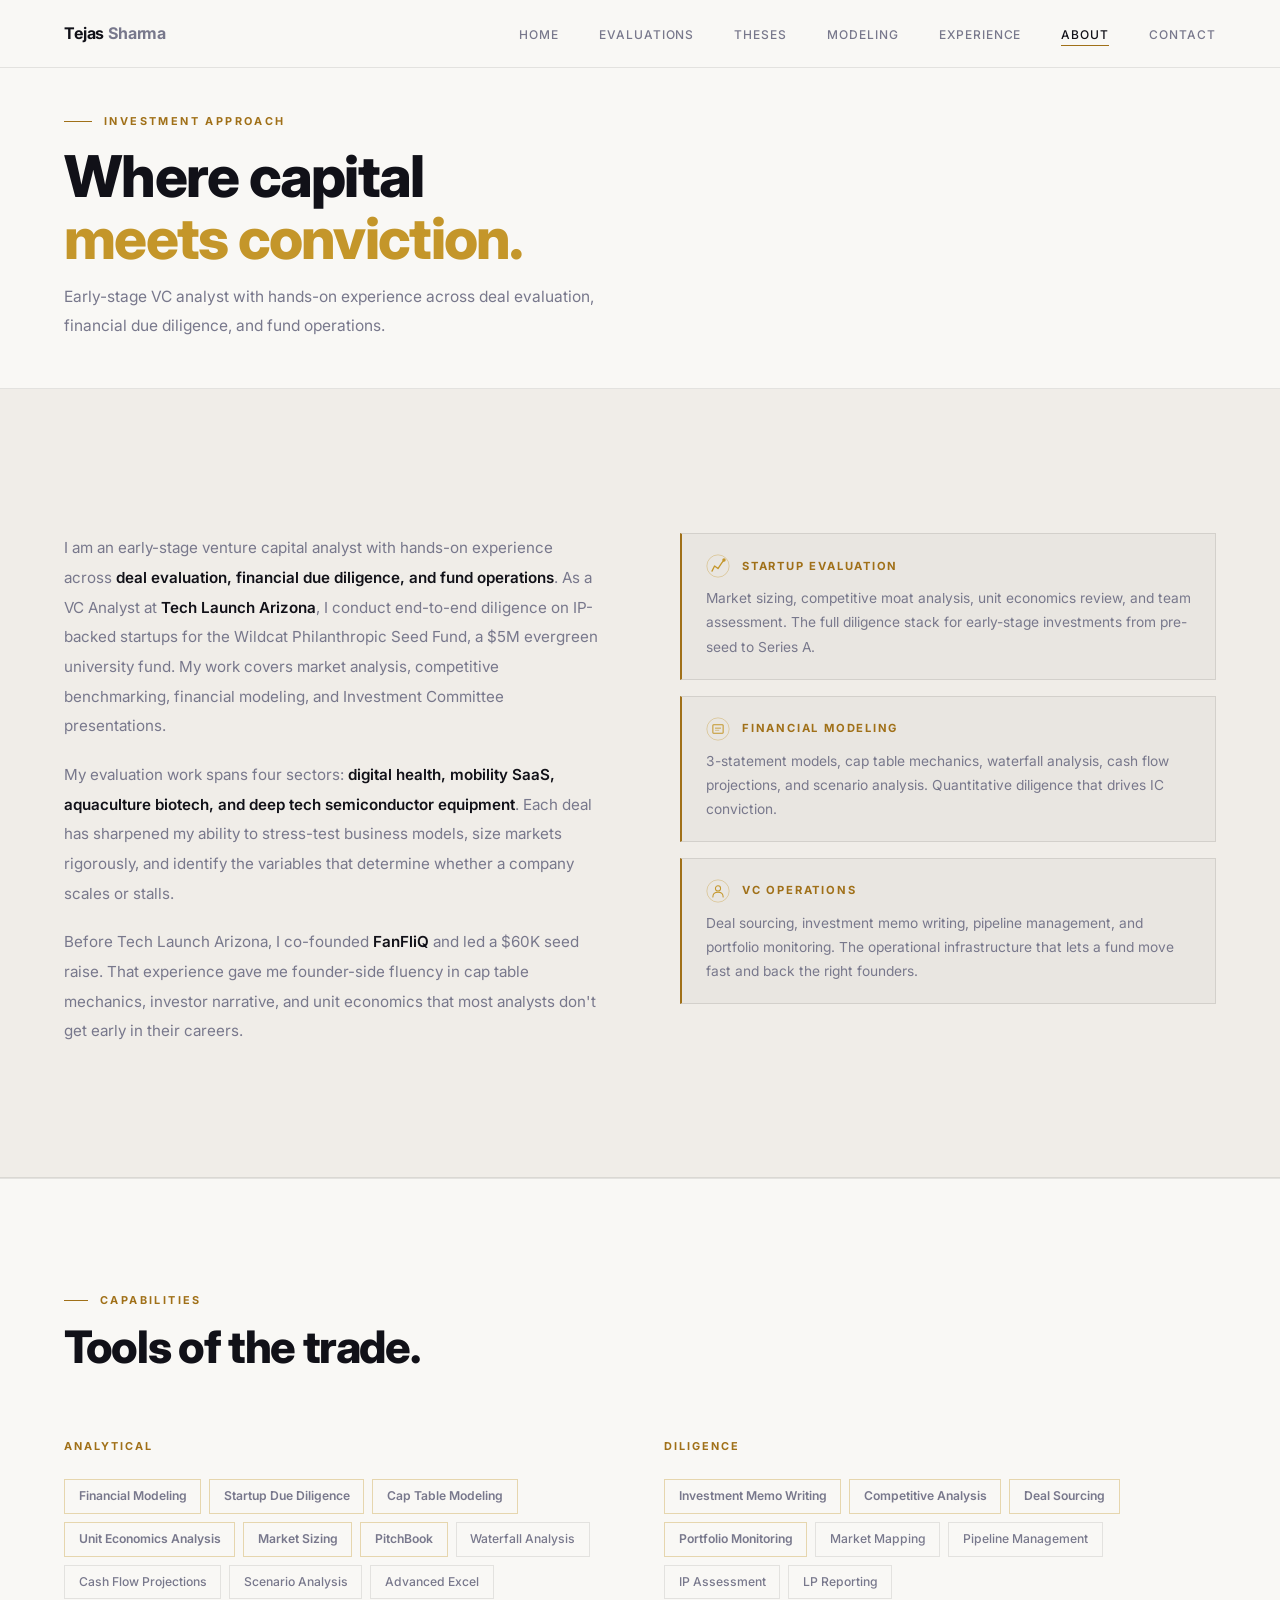
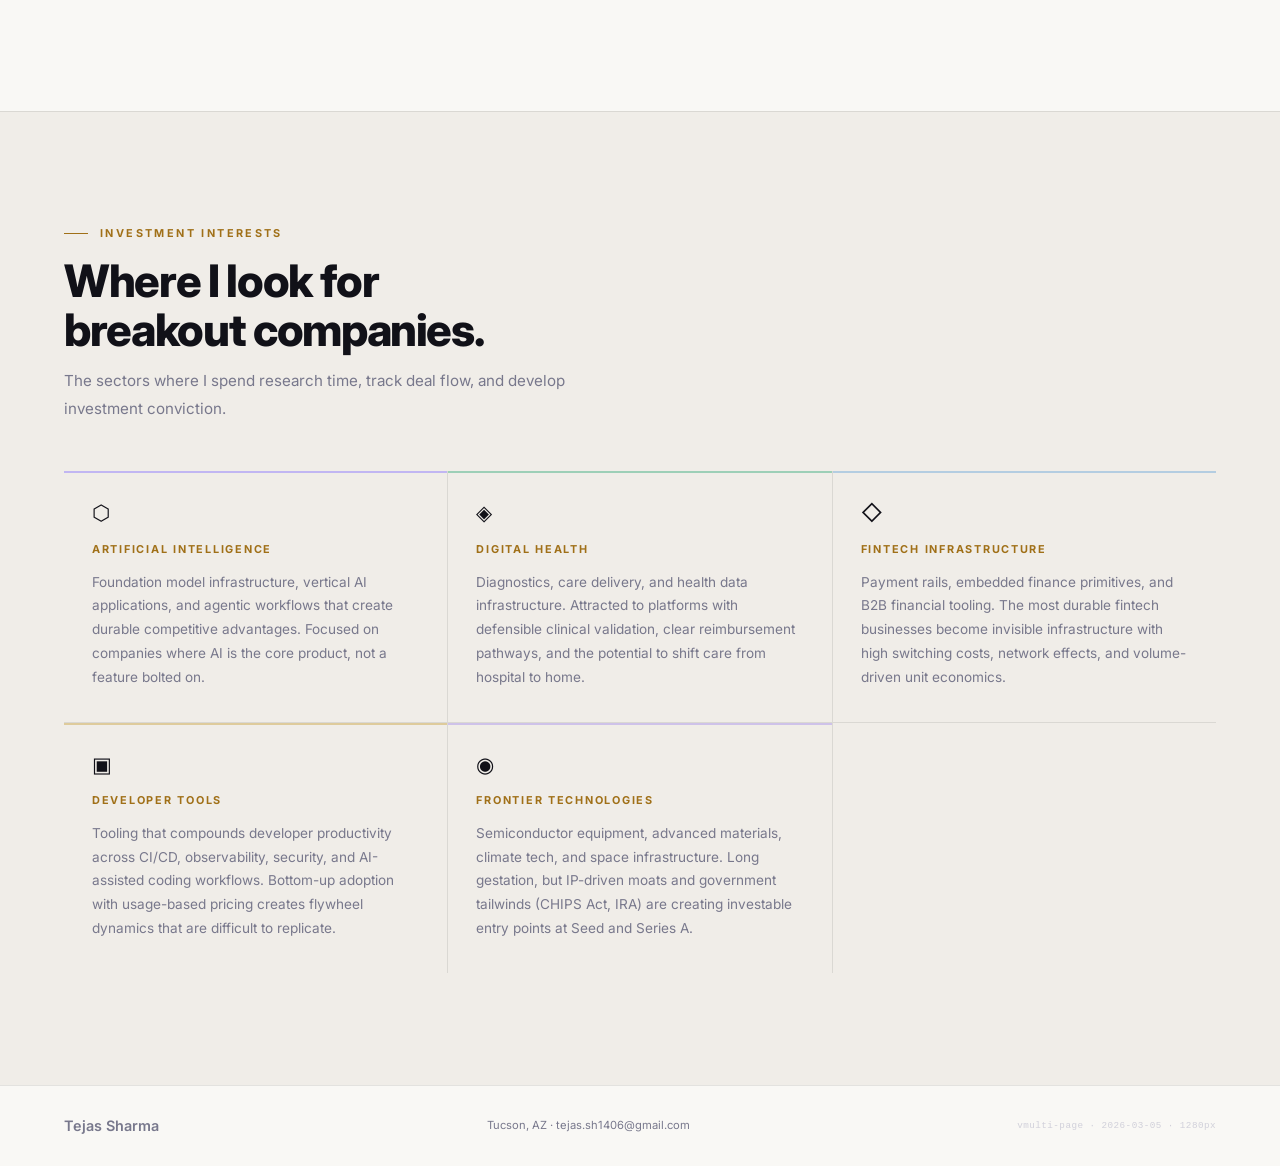
==== commit 9781db66: "Fix experience bullet formatting and empty interests grid cell - Rewrite TLA, FanFliQ, India Acceler" ====
--- a/about.html
+++ b/about.html
@@ -155,7 +155,7 @@
       <p class="interest-thesis">Tooling that compounds developer productivity across CI/CD, observability, security, and AI-assisted coding workflows. Bottom-up adoption with usage-based pricing creates flywheel dynamics that are difficult to replicate.</p>
     </div>
 
-    <div class="interest-card fade-up interests-fifth">
+    <div class="interest-card fade-up">
       <div class="interest-card-accent" style="--accent-color: #9B7FE8;"></div>
       <div class="interest-icon">◉</div>
       <div class="interest-name">Frontier Technologies</div>
--- a/styles.css
+++ b/styles.css
@@ -4,23 +4,23 @@
    ============================================================ */
 
 :root {
-  --bg:            #050509;
-  --bg-2:          #09090f;
-  --navy:          #050509;
-  --navy-mid:      #09090f;
-  --navy-light:    #0f0f18;
-  --card-bg:       rgba(255,255,255,0.028);
-  --card-hover:    rgba(255,255,255,0.05);
-  --gold:          #c4962a;
-  --gold-light:    #d4a840;
-  --green-light:   #10b981;
-  --blue-accent:   #5b9bd5;
-  --purple-accent: #9b7fe8;
-  --text:          #e0e0e4;
-  --text-muted:    #55556a;
-  --text-mid:      #888898;
-  --border:        rgba(255,255,255,0.07);
-  --border-mid:    rgba(255,255,255,0.12);
+  --bg:            #f9f8f5;
+  --bg-2:          #f0ede8;
+  --navy:          #f9f8f5;
+  --navy-mid:      #f0ede8;
+  --navy-light:    #e8e4dd;
+  --card-bg:       rgba(0,0,0,0.03);
+  --card-hover:    rgba(0,0,0,0.05);
+  --gold:          #a07018;
+  --gold-light:    #c4962a;
+  --green-light:   #059669;
+  --blue-accent:   #2563eb;
+  --purple-accent: #6d28d9;
+  --text:          #111118;
+  --text-muted:    #78788c;
+  --text-mid:      #4e4e62;
+  --border:        rgba(0,0,0,0.09);
+  --border-mid:    rgba(0,0,0,0.16);
 }
 
 *, *::before, *::after { box-sizing: border-box; margin: 0; padding: 0; }
@@ -37,14 +37,14 @@
 ::selection { background: var(--gold); color: var(--bg); }
 ::-webkit-scrollbar { width: 5px; }
 ::-webkit-scrollbar-track { background: var(--bg); }
-::-webkit-scrollbar-thumb { background: rgba(255,255,255,0.12); border-radius: 3px; }
+::-webkit-scrollbar-thumb { background: rgba(0,0,0,0.14); border-radius: 3px; }
 
 /* ── NAV ── */
 nav {
   position: fixed; top: 0; left: 0; right: 0; z-index: 100;
   display: flex; align-items: center; justify-content: space-between;
   padding: 1.25rem 5%;
-  background: rgba(5,5,9,0.92);
+  background: rgba(249,248,245,0.95);
   -webkit-backdrop-filter: blur(14px); backdrop-filter: blur(14px);
   border-bottom: 1px solid var(--border);
   transition: padding 0.3s;
@@ -107,12 +107,29 @@
 /* ── HERO ── */
 #hero {
   min-height: 100vh; min-height: 100svh;
-  display: flex; flex-direction: column; justify-content: center;
+  display: flex; align-items: center;
   padding: clamp(6rem, 12vh, 8rem) 5% clamp(3rem, 5vh, 5rem);
   max-width: 100%;
   background: var(--bg); position: relative; z-index: 1;
 }
-.hero-content { max-width: 820px; }
+.hero-inner {
+  display: flex; align-items: center; justify-content: space-between;
+  gap: 4rem; width: 100%;
+}
+.hero-content { max-width: 640px; flex: 1; }
+.hero-photo-wrap { flex-shrink: 0; }
+.hero-photo {
+  width: clamp(200px, 22vw, 300px);
+  height: clamp(200px, 22vw, 300px);
+  border-radius: 12px;
+  object-fit: cover; object-position: center top;
+  border: 1px solid var(--border-mid);
+  display: block;
+}
+@media (max-width: 900px) {
+  .hero-inner { flex-direction: column-reverse; align-items: flex-start; gap: 2rem; }
+  .hero-photo { width: 130px; height: 130px; border-radius: 8px; }
+}
 
 /* status dot */
 .hero-status {
@@ -265,7 +282,7 @@
   transition: background 0.2s;
 }
 .sourcing-card:hover { background: var(--card-hover); }
-.sourcing-card-num { font-family: 'Inter', sans-serif; font-size: 1.8rem; font-weight: 800; color: rgba(255,255,255,0.04); line-height: 1; margin-bottom: 0.75rem; letter-spacing: -0.04em; }
+.sourcing-card-num { font-family: 'Inter', sans-serif; font-size: 1.8rem; font-weight: 800; color: rgba(0,0,0,0.06); line-height: 1; margin-bottom: 0.75rem; letter-spacing: -0.04em; }
 .sourcing-card-title { font-size: 0.7rem; font-weight: 700; letter-spacing: 0.14em; text-transform: uppercase; color: var(--gold); margin-bottom: 0.75rem; }
 .sourcing-card-body { font-size: 0.87rem; color: var(--text-muted); line-height: 1.8; overflow-wrap: break-word; hyphens: auto; }
 @media (max-width: 900px) {
@@ -404,7 +421,7 @@
 .ct-table td:last-child { text-align: right; }
 .ct-dot { display: inline-block; width: 7px; height: 7px; border-radius: 50%; margin-right: 0.5rem; flex-shrink: 0; vertical-align: middle; }
 .ct-bar-wrap { display: flex; align-items: center; gap: 0.5rem; }
-.ct-bar-bg { flex: 1; height: 3px; background: rgba(255,255,255,0.05); border-radius: 2px; }
+.ct-bar-bg { flex: 1; height: 3px; background: rgba(0,0,0,0.08); border-radius: 2px; }
 .ct-bar-fill { height: 3px; border-radius: 2px; }
 .ct-pct { font-family: 'Inter', sans-serif; font-size: 0.85rem; font-weight: 700; color: var(--text); min-width: 42px; text-align: right; }
 .ct-download {
@@ -423,6 +440,11 @@
   display: grid; grid-template-columns: repeat(3, 1fr);
   gap: 1px; background: var(--border);
 }
+/* Cover the empty 6th cell so it blends with section background */
+.interests-grid::after {
+  content: '';
+  background: var(--bg-2);
+}
 .interest-card {
   background: var(--bg-2); padding: 2rem 1.75rem;
   transition: background 0.2s; position: relative; overflow: hidden;
@@ -459,7 +481,7 @@
 .exp-card-logo { display: flex; align-items: center; gap: 0.9rem; }
 .exp-logo-icon {
   width: 40px; height: 40px; border-radius: 6px; flex-shrink: 0;
-  background: rgba(255,255,255,0.03); border: 1px solid var(--border);
+  background: rgba(0,0,0,0.04); border: 1px solid var(--border);
   display: flex; align-items: center; justify-content: center;
   color: var(--card-accent, var(--gold-light));
 }
@@ -498,7 +520,7 @@
 .skill-icon-card:hover { background: var(--card-hover); }
 .skill-icon-wrap {
   width: 44px; height: 44px; border-radius: 6px;
-  background: rgba(255,255,255,0.03); border: 1px solid var(--border);
+  background: rgba(0,0,0,0.04); border: 1px solid var(--border);
   display: flex; align-items: center; justify-content: center; color: var(--gold-light);
   transition: border-color 0.2s;
 }
@@ -648,7 +670,7 @@
 .competency-list { display: flex; flex-direction: column; gap: 0.4rem; }
 .competency-item { display: flex; align-items: center; gap: 0.85rem; padding: 0.75rem 1rem; background: transparent; border: 1px solid var(--border); transition: border-color 0.2s, background 0.2s; }
 .competency-item:hover { border-color: var(--border-mid); background: var(--card-bg); }
-.competency-icon { width: 30px; height: 30px; flex-shrink: 0; background: rgba(255,255,255,0.03); border: 1px solid var(--border); border-radius: 5px; display: flex; align-items: center; justify-content: center; color: var(--gold-light); transition: border-color 0.2s; }
+.competency-icon { width: 30px; height: 30px; flex-shrink: 0; background: rgba(0,0,0,0.04); border: 1px solid var(--border); border-radius: 5px; display: flex; align-items: center; justify-content: center; color: var(--gold-light); transition: border-color 0.2s; }
 .competency-item:hover .competency-icon { border-color: var(--border-mid); }
 .competency-icon svg { width: 15px; height: 15px; }
 .competency-item > span { font-size: 0.82rem; font-weight: 500; color: var(--text-muted); }
@@ -672,6 +694,8 @@
 @media (max-width: 1100px) {
   #hero { padding-top: 8rem; }
   .interests-grid { grid-template-columns: repeat(2,1fr); }
+  /* At 2-col layout: 5 cards = rows of 2,2,1 — last cell of row 3 needs covering */
+  .interests-grid::after { display: block; }
 }
 @media (max-width: 900px) {
   .about-grid, .edu-grid, .skills-wrapper { grid-template-columns: 1fr; gap: 0; }
@@ -697,7 +721,7 @@
     gap: 0; list-style: none;
     position: fixed; top: 0; left: 0; right: 0; bottom: 0; inset: 0;
     width: 100%; height: 100vh; height: 100dvh;
-    background: rgba(5,5,9,0.97);
+    background: rgba(249,248,245,0.98);
     -webkit-backdrop-filter: blur(20px); backdrop-filter: blur(20px);
     opacity: 0; pointer-events: none; visibility: hidden;
     transition: opacity 0.3s ease, visibility 0.3s ease; z-index: 200;
@@ -726,6 +750,7 @@
   .hero-stats { grid-template-columns: repeat(2, 1fr); }
   .captable-card { padding: 1.75rem; }
   .interests-grid { grid-template-columns: 1fr; }
+  .interests-grid::after { display: none; }
   .timeline-item { padding-left: 2rem; }
   .timeline-bullets li { display: block; padding-left: 1.3rem; position: relative; overflow-wrap: break-word; }
   .timeline-bullets li::before { position: absolute; left: 0; top: 0.05rem; }
